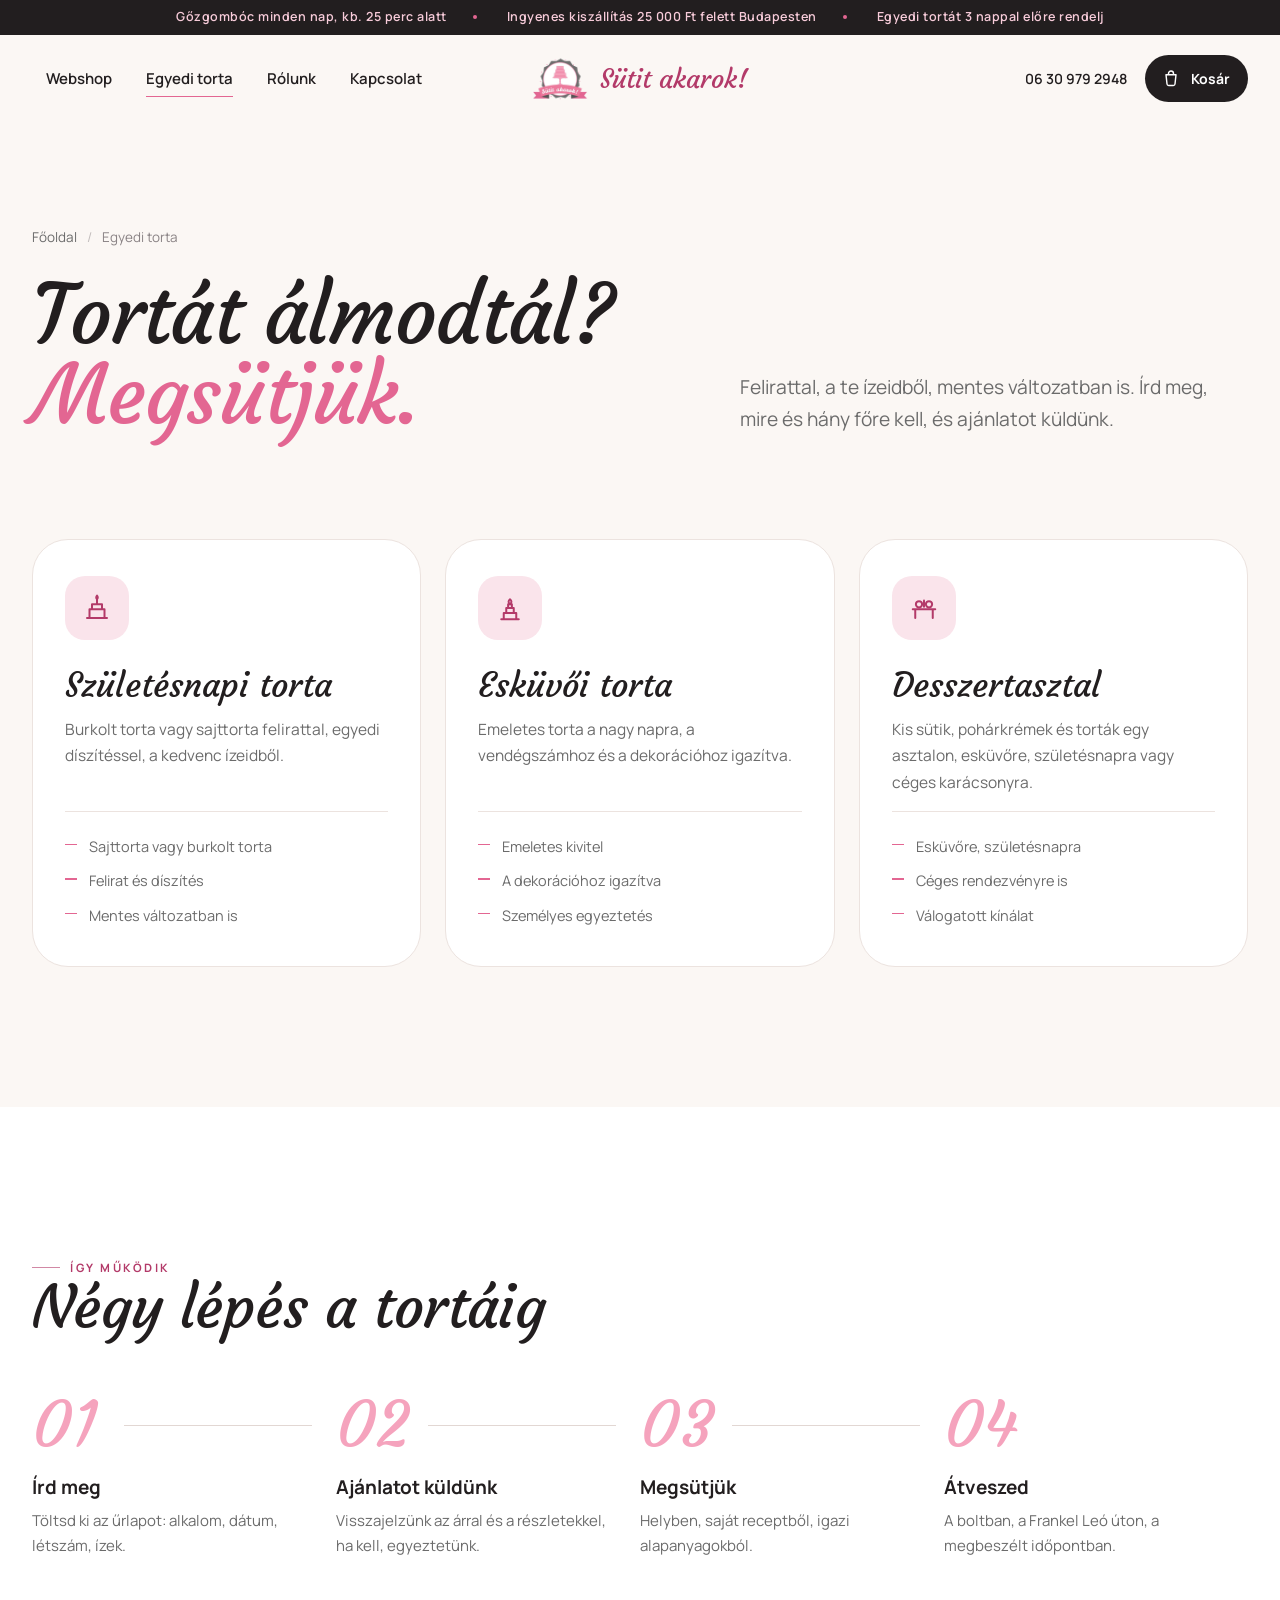
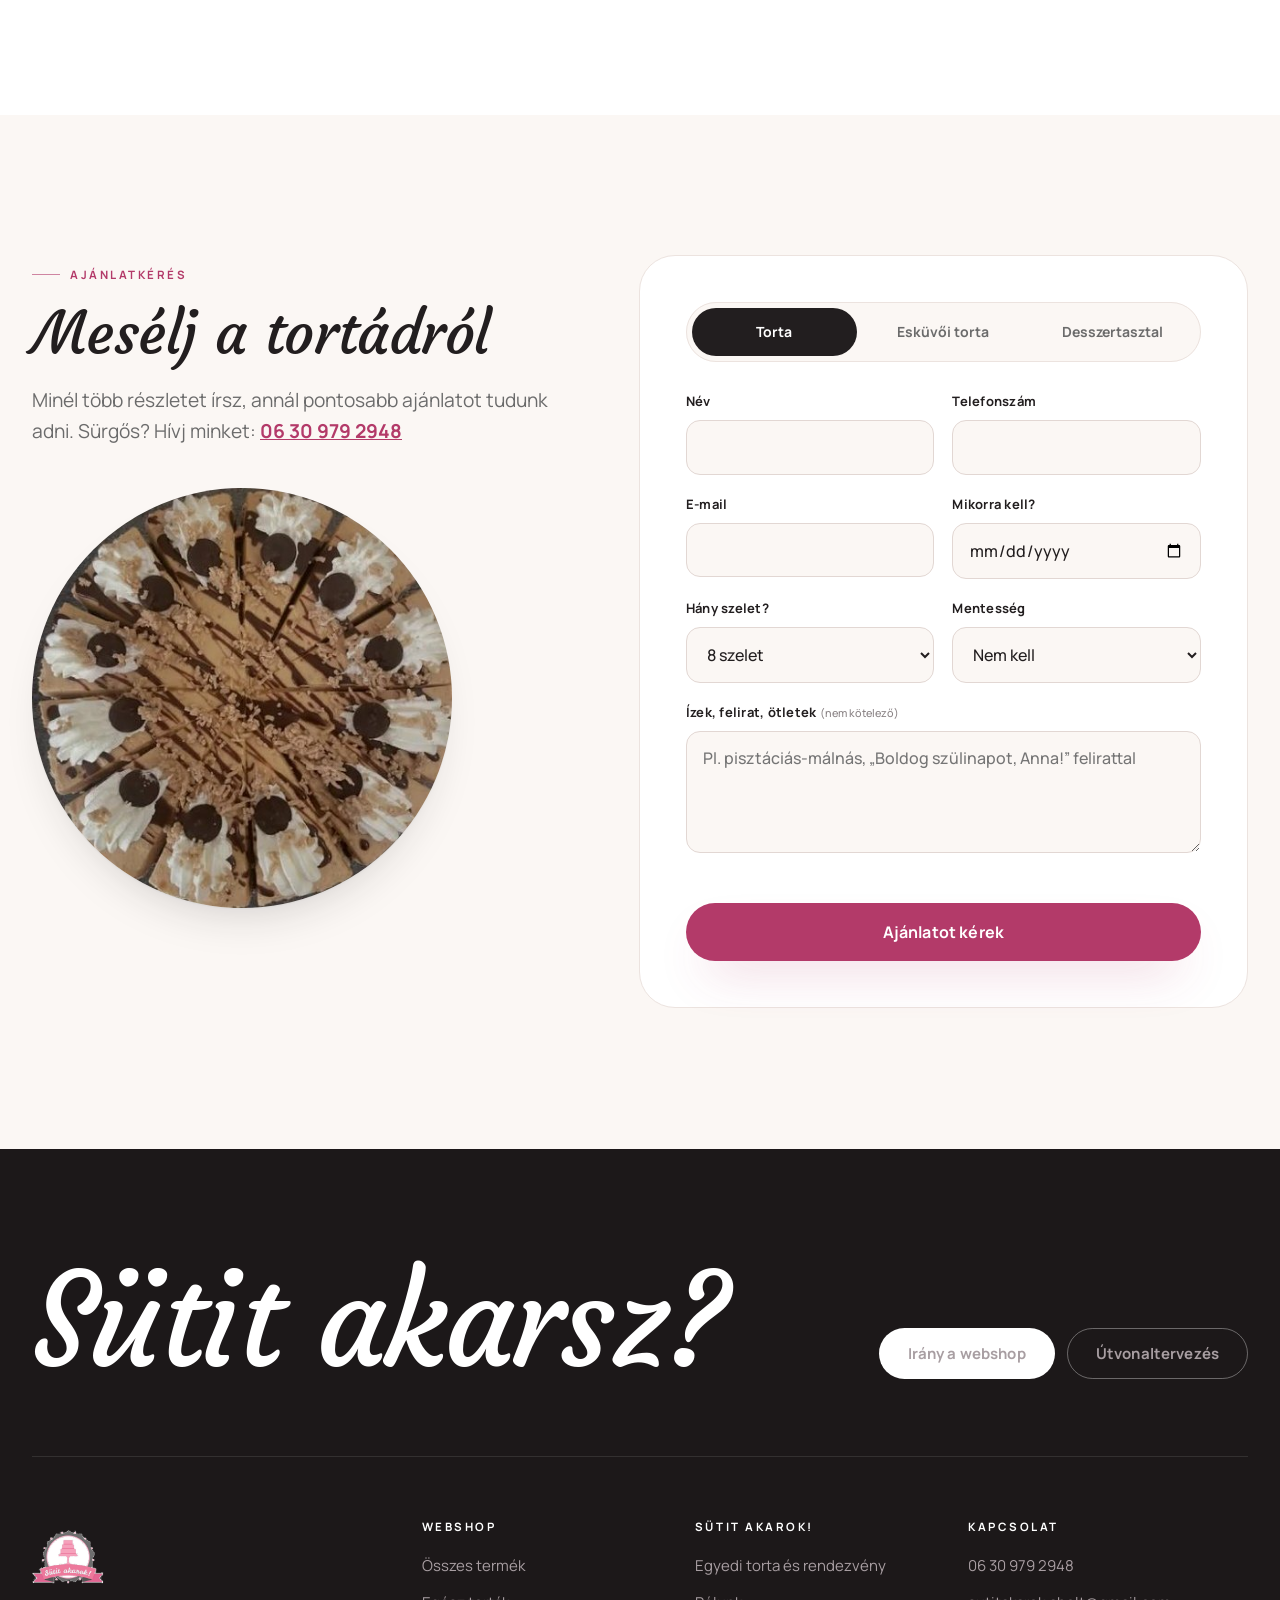
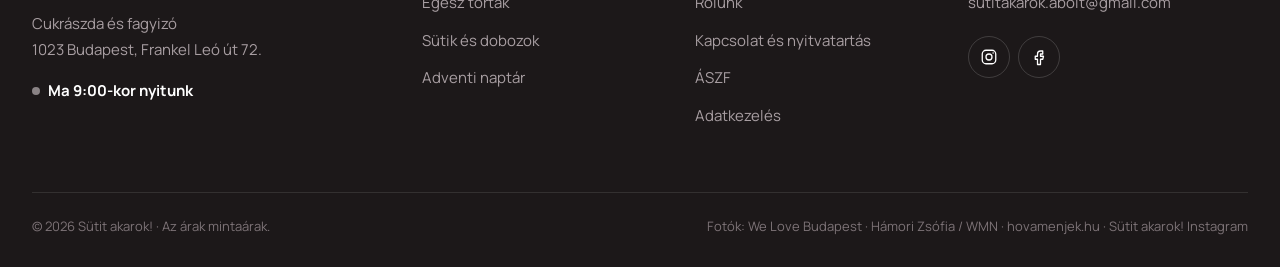
==== egyedi-torta.html @ 8eb3e61a "Többoldalas prémium webshop: külön oldalak, mini-kosár, új dizájn - Új oldalak: webshop (szűrő, kere" ====
<!doctype html>
<html lang="hu">
<head>
  <meta charset="utf-8">
  <meta name="viewport" content="width=device-width, initial-scale=1">
  <title>Egyedi torta és desszertasztal – Sütit akarok!</title>
  <meta name="description" content="Születésnapi torta felirattal, esküvői torta és desszertasztal rendezvényekre, mentes változatban is. Kérj ajánlatot a Sütit akarok! cukrászdától.">
  <meta name="theme-color" content="#fbf7f4">
  <link rel="icon" href="img/logo-240.png">
  <link rel="preconnect" href="https://fonts.googleapis.com">
  <link rel="preconnect" href="https://fonts.gstatic.com" crossorigin>
  <link href="https://fonts.googleapis.com/css2?family=Courgette&family=Manrope:wght@400;500;600;700;800&display=swap" rel="stylesheet">
  <link rel="stylesheet" href="styles.css">
  <script>document.documentElement.classList.add('js')</script>
</head>
<body data-page="egyedi">
  <a class="skip" href="#tartalom">Ugrás a tartalomra</a>
  <div id="site-header"></div>

  <main id="tartalom">
    <section class="phero">
      <div class="wrap">
        <nav class="crumbs" aria-label="Morzsamenü"><a href="index.html">Főoldal</a><span aria-hidden="true">/</span><span>Egyedi torta</span></nav>
        <div class="phero__in">
          <h1 class="d2">Tortát álmodtál?<br><span class="rose">Megsütjük.</span></h1>
          <p class="lead">Felirattal, a te ízeidből, mentes változatban is. Írd meg, mire és hány főre kell, és ajánlatot küldünk.</p>
        </div>
      </div>
    </section>

    <section class="sec sec--tight" aria-label="Amit vállalunk">
      <div class="wrap offers">
        <article class="offer reveal">
          <div class="offer__ico"><svg viewBox="0 0 24 24" aria-hidden="true"><path d="M4 20h16M6 20v-7h12v7M8 13V9h8v4M12 9V5"/><path d="M12 5c-.8-1-.8-2 0-3 .8 1 .8 2 0 3z"/></svg></div>
          <h3>Születésnapi torta</h3>
          <p>Burkolt torta vagy sajttorta felirattal, egyedi díszítéssel, a kedvenc ízeidből.</p>
          <ul><li>Sajttorta vagy burkolt torta</li><li>Felirat és díszítés</li><li>Mentes változatban is</li></ul>
        </article>
        <article class="offer reveal d-1">
          <div class="offer__ico"><svg viewBox="0 0 24 24" aria-hidden="true"><path d="M5 21h14M7 21v-5h10v5M9 16v-4h6v4M10.5 12V9h3v3"/><path d="M12 9c-1.5-1.2-1.5-3 0-4 1.5 1 1.5 2.8 0 4z"/></svg></div>
          <h3>Esküvői torta</h3>
          <p>Emeletes torta a nagy napra, a vendégszámhoz és a dekorációhoz igazítva.</p>
          <ul><li>Emeletes kivitel</li><li>A dekorációhoz igazítva</li><li>Személyes egyeztetés</li></ul>
        </article>
        <article class="offer reveal d-2">
          <div class="offer__ico"><svg viewBox="0 0 24 24" aria-hidden="true"><path d="M3 13h18M5 13v7M19 13v7"/><circle cx="8" cy="9" r="2.5"/><circle cx="16" cy="9" r="2.5"/><path d="M12 11V6"/></svg></div>
          <h3>Desszertasztal</h3>
          <p>Kis sütik, pohárkrémek és torták egy asztalon, esküvőre, születésnapra vagy céges karácsonyra.</p>
          <ul><li>Esküvőre, születésnapra</li><li>Céges rendezvényre is</li><li>Válogatott kínálat</li></ul>
        </article>
      </div>
    </section>

    <section class="sec sec--white" aria-labelledby="how-title">
      <div class="wrap">
        <div class="sec__head reveal"><div><p class="label">Így működik</p><h2 class="h2" id="how-title">Négy lépés a tortáig</h2></div></div>
        <ol class="steps4" style="list-style:none;padding:0;margin:0">
          <li class="step reveal"><h3>Írd meg</h3><p>Töltsd ki az űrlapot: alkalom, dátum, létszám, ízek.</p></li>
          <li class="step reveal d-1"><h3>Ajánlatot küldünk</h3><p>Visszajelzünk az árral és a részletekkel, ha kell, egyeztetünk.</p></li>
          <li class="step reveal d-2"><h3>Megsütjük</h3><p>Helyben, saját receptből, igazi alapanyagokból.</p></li>
          <li class="step reveal d-3"><h3>Átveszed</h3><p>A boltban, a Frankel Leó úton, a megbeszélt időpontban.</p></li>
        </ol>
      </div>
    </section>

    <section class="sec" id="ajanlat" aria-labelledby="form-title">
      <div class="wrap custom">
        <div class="custom__aside reveal">
          <p class="label">Ajánlatkérés</p>
          <h2 class="h2" id="form-title">Mesélj a tortádról</h2>
          <p class="lead">Minél több részletet írsz, annál pontosabb ajánlatot tudunk adni. Sürgős? Hívj minket: <a href="tel:+36309792948" style="color:var(--rose-700);font-weight:700">06 30 979 2948</a></p>
          <div class="round-img"><img src="img/termek/tejszines-csokitorta.jpg" alt="Tejszínrózsás csokoládétorta felülről" loading="lazy" width="460" height="460"></div>
        </div>
        <form class="panel reveal d-1" id="custom-form" novalidate>
          <fieldset class="seg">
            <legend class="sr">Mit szeretnél?</legend>
            <label><input type="radio" name="tipus" value="Torta" checked><span>Torta</span></label>
            <label><input type="radio" name="tipus" value="Esküvői torta"><span>Esküvői torta</span></label>
            <label><input type="radio" name="tipus" value="Desszertasztal"><span>Desszertasztal</span></label>
          </fieldset>
          <div class="grid2">
            <label class="field"><span>Név</span><input name="nev" autocomplete="name" required></label>
            <label class="field"><span>Telefonszám</span><input name="telefon" type="tel" autocomplete="tel" required></label>
            <label class="field"><span>E-mail</span><input name="email" type="email" autocomplete="email"></label>
            <label class="field"><span>Mikorra kell?</span><input name="datum" type="date" id="c-date" required></label>
            <label class="field"><span id="c-qty-label">Hány szelet?</span><select name="mennyiseg" id="c-qty"></select></label>
            <label class="field"><span>Mentesség</span>
              <select name="mentes"><option>Nem kell</option><option>Gluténmentes</option><option>Laktózmentes</option><option>Vegán</option><option>Cukormentes</option></select>
            </label>
          </div>
          <label class="field"><span>Ízek, felirat, ötletek <small>(nem kötelező)</small></span><textarea name="uzenet" rows="4" placeholder="Pl. pisztáciás-málnás, „Boldog szülinapot, Anna!” felirattal"></textarea></label>
          <p class="form__err" id="c-err" role="alert"></p>
          <button class="btn btn--primary btn--lg btn--block" type="submit">Ajánlatot kérek</button>
          <!-- TODO: átfutási idő (most 3 nap) egyeztetése -->
        </form>
      </div>
    </section>
  </main>

  <div id="site-footer"></div>
  <script src="js/data.js"></script>
  <script src="js/core.js"></script>
  <script src="js/pages.js"></script>
</body>
</html>
---- styles.css ----
/* =====================================================================
   Sütit akarok! – v5 prémium, többoldalas webshop
   Színek a logóból: #F5A3BD · #EE7EA0 · #E36692 · grafit #6B6B6B
   Betűk: Courgette (a logó felirata) + Manrope
   ===================================================================== */
:root {
  --porcelain: #fbf7f4;
  --white: #fff;
  --ink: #221e1f;
  --night: #1c1819;
  --graphite: #6b6b6b;
  --mute: #8a8385;
  --line: #ece3df;
  --line-2: #e2d7d3;
  --rose-50: #fdf3f6;
  --rose-100: #fae4eb;
  --rose-200: #f7cbd9;
  --rose-300: #f5a3bd;
  --rose-400: #ee7ea0;
  --rose-500: #e36692;
  --rose-700: #b33a69;
  --rose-800: #96305a;

  --f-script: "Courgette", "Brush Script MT", cursive;
  --f-ui: "Manrope", system-ui, -apple-system, "Segoe UI", sans-serif;

  --wrap: 1320px;
  --r-sm: 14px;
  --r: 24px;
  --r-lg: 36px;
  --ease: cubic-bezier(.2, .7, .1, 1);
  --shadow: 0 1px 2px rgb(34 30 31 / .04), 0 24px 48px -24px rgb(34 30 31 / .22);
  --shadow-rose: 0 24px 50px -22px rgb(179 58 105 / .45);
}

@view-transition { navigation: auto; }
::view-transition-old(root), ::view-transition-new(root) { animation-duration: .28s; }

*, *::before, *::after { box-sizing: border-box; }
html { scroll-behavior: smooth; scroll-padding-top: 110px; -webkit-text-size-adjust: 100%; }
body { margin: 0; background: var(--porcelain); color: var(--graphite); font: 400 17px/1.7 var(--f-ui); -webkit-font-smoothing: antialiased; text-rendering: optimizeLegibility; }
body.drawer-open { overflow: hidden; }
img { display: block; max-width: 100%; height: auto; }
a { color: inherit; }
h1, h2, h3, h4 { margin: 0; color: var(--ink); font-weight: 400; }
p { margin: 0 0 1em; }
button, input, select, textarea { font: inherit; }
::selection { background: var(--rose-200); color: var(--ink); }
:focus-visible { outline: 2px solid var(--rose-500); outline-offset: 3px; border-radius: 8px; }
.sr { position: absolute; width: 1px; height: 1px; overflow: hidden; clip: rect(0 0 0 0); white-space: nowrap; }
.skip { position: absolute; left: -999px; top: 8px; z-index: 99; background: var(--ink); color: #fff; padding: 10px 16px; border-radius: 999px; text-decoration: none; }
.skip:focus { left: 12px; }
.wrap { width: min(100% - 64px, var(--wrap)); margin-inline: auto; }
.wrap--narrow { max-width: 860px; }

/* ---------- Tipográfia ---------- */
.label { display: inline-flex; align-items: center; gap: 10px; font: 700 11.5px/1 var(--f-ui); letter-spacing: .22em; text-transform: uppercase; color: var(--rose-700); margin-bottom: 22px; }
.label::before { content: ""; width: 28px; height: 1px; background: currentColor; opacity: .6; }
.label--plain::before { display: none; }
.label--light { color: var(--rose-300); }
.script { font-family: var(--f-script); }
.d1 { font: 400 clamp(64px, 11.5vw, 176px)/.88 var(--f-script); letter-spacing: -.02em; color: var(--ink); }
.d2 { font: 400 clamp(44px, 6.4vw, 96px)/.98 var(--f-script); letter-spacing: -.015em; }
.h2 { font: 400 clamp(38px, 4.6vw, 68px)/1.02 var(--f-script); letter-spacing: -.01em; margin-bottom: 22px; }
.h3 { font: 700 22px/1.3 var(--f-ui); letter-spacing: -.01em; }
.rose { color: var(--rose-500); }
.lead { font-size: clamp(18px, 1.5vw, 21px); line-height: 1.65; color: var(--graphite); max-width: 560px; }
.muted { color: var(--mute); }
.small { font-size: 14px; }

/* ---------- Gombok ---------- */
.btn {
  position: relative; display: inline-flex; align-items: center; justify-content: center; gap: 10px;
  font: 700 15px/1 var(--f-ui); letter-spacing: .01em; text-decoration: none; white-space: nowrap;
  padding: 17px 28px; border-radius: 999px; border: 1px solid transparent; cursor: pointer; overflow: hidden;
  transition: background-color .3s var(--ease), color .3s var(--ease), border-color .3s var(--ease), transform .3s var(--ease), box-shadow .3s var(--ease);
}
.btn svg { width: 18px; height: 18px; fill: none; stroke: currentColor; stroke-width: 2; stroke-linecap: round; stroke-linejoin: round; transition: transform .3s var(--ease); }
.btn:hover svg { transform: translateX(3px); }
.btn:active { transform: translateY(1px); }
.btn--sm { padding: 12px 18px; font-size: 14px; }
.btn--lg { padding: 20px 34px; font-size: 16px; }
.btn--block { width: 100%; }
.btn--primary { background: var(--rose-700); color: var(--white); box-shadow: var(--shadow-rose); }
.btn--primary:hover { background: var(--rose-800); }
.btn--ink { background: var(--ink); color: var(--white); }
.btn--ink:hover { background: var(--rose-700); }
.btn--ghost { border-color: var(--line-2); color: var(--ink); background: transparent; }
.btn--ghost:hover { border-color: var(--ink); }
.btn--light { background: var(--white); color: var(--ink); }
.btn--light:hover { background: var(--rose-100); }
.btn--outline-light { border-color: rgb(255 255 255 / .35); color: var(--white); }
.btn--outline-light:hover { border-color: var(--white); }
.btn--text { background: none; color: var(--ink); padding: 14px; text-decoration: underline; text-underline-offset: 4px; text-decoration-color: var(--line-2); }
.btn--text:hover { text-decoration-color: var(--ink); }
.btn[disabled] { opacity: .6; cursor: wait; }
.link-arrow { display: inline-flex; align-items: center; gap: 10px; font-weight: 700; color: var(--ink); text-decoration: none; border-bottom: 1px solid var(--line-2); padding-bottom: 6px; transition: border-color .3s, gap .3s var(--ease); }
.link-arrow:hover { border-color: var(--ink); gap: 14px; }
.link-arrow svg { width: 18px; height: 18px; fill: none; stroke: currentColor; stroke-width: 2; stroke-linecap: round; stroke-linejoin: round; }
.iconbtn { width: 44px; height: 44px; border-radius: 50%; border: 1px solid var(--line); background: var(--white); display: grid; place-items: center; cursor: pointer; color: var(--ink); transition: background-color .2s, border-color .2s; }
.iconbtn:hover { border-color: var(--ink); }
.iconbtn svg { width: 18px; height: 18px; fill: none; stroke: currentColor; stroke-width: 2; stroke-linecap: round; }

/* ---------- Közlemény-sáv ---------- */
.announce { background: var(--ink); color: var(--rose-200); font: 600 12.5px/1 var(--f-ui); letter-spacing: .04em; overflow: hidden; }
.announce__track { display: flex; justify-content: center; gap: 56px; padding: 11px 24px; white-space: nowrap; }
.announce__track span { display: inline-flex; align-items: center; gap: 56px; }
.announce__track span + span::before { content: ""; width: 4px; height: 4px; border-radius: 50%; background: var(--rose-500); margin-left: -30px; margin-right: -26px; }

/* ---------- Fejléc ---------- */
.hdr { position: sticky; top: 0; z-index: 50; background: rgb(251 247 244 / .82); backdrop-filter: saturate(1.6) blur(18px); -webkit-backdrop-filter: saturate(1.6) blur(18px); border-bottom: 1px solid transparent; transition: transform .45s var(--ease), border-color .3s, background-color .3s; }
.hdr.is-scrolled { border-color: var(--line); background: rgb(251 247 244 / .92); }
.hdr.is-hidden { transform: translateY(-100%); }
.hdr__in { width: min(100% - 64px, 1440px); margin-inline: auto; height: 88px; display: grid; grid-template-columns: 1fr auto 1fr; align-items: center; gap: 24px; }
.hdr__nav { display: flex; gap: 6px; }
.hdr__nav a { position: relative; padding: 10px 14px; color: var(--ink); text-decoration: none; font-weight: 600; font-size: 15px; }
.hdr__nav a::after { content: ""; position: absolute; left: 14px; right: 14px; bottom: 4px; height: 1.5px; background: var(--rose-500); transform: scaleX(0); transform-origin: left; transition: transform .35s var(--ease); }
.hdr__nav a:hover::after, .hdr__nav a[aria-current="page"]::after { transform: scaleX(1); }
.hdr__brand { display: flex; align-items: center; gap: 12px; text-decoration: none; justify-self: center; }
.hdr__brand img { width: 56px; height: 56px; transition: transform .6s var(--ease); }
.hdr__brand:hover img { transform: rotate(-8deg); }
.hdr__brand span { font: 400 26px/1 var(--f-script); color: var(--rose-700); }
.hdr__tools { display: flex; align-items: center; justify-content: flex-end; gap: 18px; }
.hdr__link { font-weight: 600; font-size: 14px; color: var(--ink); text-decoration: none; }
.hdr__link:hover { color: var(--rose-700); }
.cartbtn { display: inline-flex; align-items: center; gap: 10px; padding: 12px 18px 12px 16px; border-radius: 999px; background: var(--ink); color: var(--white); text-decoration: none; font-weight: 700; font-size: 14px; transition: background-color .3s; }
.cartbtn:hover { background: var(--rose-700); }
.cartbtn svg { width: 20px; height: 20px; fill: none; stroke: currentColor; stroke-width: 1.7; stroke-linejoin: round; }
.cartbtn__count { min-width: 22px; height: 22px; padding: 0 6px; border-radius: 999px; background: var(--rose-300); color: var(--ink); font-size: 12px; font-weight: 800; display: inline-grid; place-items: center; }
.cartbtn__count[hidden] { display: none; }
.cartbtn.bump .cartbtn__count { animation: bump .5s var(--ease); }
@keyframes bump { 40% { transform: scale(1.45); } }
.hdr__burger { display: none; width: 46px; height: 46px; border-radius: 50%; border: 1px solid var(--line-2); background: transparent; cursor: pointer; padding: 0 13px; }
.hdr__burger span { display: block; height: 1.5px; background: var(--ink); margin: 6px 0; transition: transform .3s var(--ease); }
.hdr.is-open .hdr__burger span:nth-child(1) { transform: translateY(3.75px) rotate(45deg); }
.hdr.is-open .hdr__burger span:nth-child(2) { transform: translateY(-3.75px) rotate(-45deg); }

/* ---------- Szekciók ---------- */
.sec { position: relative; padding: clamp(88px, 11vw, 160px) 0; }
.sec--white { background: var(--white); }
.sec--rose { background: var(--rose-50); }
.sec--night { background: var(--night); color: #cfc6c9; }
.sec--night h1, .sec--night h2, .sec--night h3 { color: var(--white); }
.sec--tight { padding-top: 40px; }
.sec__head { display: flex; justify-content: space-between; align-items: end; gap: 40px; margin-bottom: 56px; }
.sec__head .h2 { margin: 0; }
.sec__head p { max-width: 420px; margin: 0; }
.center { text-align: center; }

/* ---------- Oldalfejléc (aloldalak) ---------- */
.phero { padding: clamp(56px, 8vw, 110px) 0 clamp(40px, 5vw, 72px); }
.phero__in { display: grid; grid-template-columns: 1.3fr 1fr; gap: 48px; align-items: end; }
.phero .d2 { margin: 0; }
.phero p { margin: 0; }
.crumbs { display: flex; flex-wrap: wrap; gap: 10px; align-items: center; font-size: 13.5px; color: var(--mute); margin-bottom: 26px; }
.crumbs a { color: var(--graphite); text-decoration: none; }
.crumbs a:hover { color: var(--rose-700); }
.crumbs span[aria-hidden] { opacity: .5; }

/* ---------- Termékkártya ---------- */
.card { position: relative; display: flex; flex-direction: column; }
.card__media { position: relative; display: block; text-decoration: none; aspect-ratio: 4 / 5; border-radius: var(--r); overflow: hidden; background: var(--rose-100); isolation: isolate; }
.card__media img { width: 100%; height: 100%; object-fit: cover; transition: transform 1.1s var(--ease); }
.card:hover .card__media img { transform: scale(1.06); }
.card__media::after { content: ""; position: absolute; inset: 0; background: linear-gradient(180deg, transparent 60%, rgb(34 30 31 / .18)); opacity: 0; transition: opacity .5s var(--ease); }
.card:hover .card__media::after { opacity: 1; }
.badge { position: absolute; top: 16px; left: 16px; z-index: 1; padding: 7px 12px; border-radius: 999px; background: rgb(255 255 255 / .92); backdrop-filter: blur(6px); color: var(--ink); font: 700 11px/1 var(--f-ui); letter-spacing: .12em; text-transform: uppercase; }
.card__top { position: relative; }
.card__quick { position: absolute; right: 14px; bottom: 14px; z-index: 2; width: 48px; height: 48px; border-radius: 50%; border: 0; background: var(--white); color: var(--ink); cursor: pointer; display: grid; place-items: center; box-shadow: var(--shadow);
  transform: translateY(8px); opacity: 0; transition: transform .4s var(--ease), opacity .4s var(--ease), background-color .25s, color .25s; }
.card__quick svg { width: 20px; height: 20px; fill: none; stroke: currentColor; stroke-width: 2; stroke-linecap: round; }
.card__quick:hover { background: var(--rose-700); color: var(--white); }
.card:hover .card__quick, .card__quick:focus-visible { opacity: 1; transform: none; }
.card__body { padding: 20px 4px 0; }
.card h3 { font: 700 18px/1.3 var(--f-ui); letter-spacing: -.01em; }
.card h3 a { text-decoration: none; }
.card h3 a:hover { color: var(--rose-700); }
.card__body p { font-size: 14.5px; color: var(--mute); margin: 4px 0 12px; display: -webkit-box; -webkit-line-clamp: 1; -webkit-box-orient: vertical; overflow: hidden; }
.card__meta { display: flex; justify-content: space-between; align-items: baseline; gap: 10px; }
.card__price { font-weight: 800; color: var(--ink); font-variant-numeric: tabular-nums; }
.card__lead { font-size: 12.5px; color: var(--mute); }
.ph { width: 100%; height: 100%; display: grid; place-content: center; justify-items: center; gap: 14px; text-align: center;
  background: radial-gradient(120% 90% at 20% 10%, var(--rose-200), transparent 60%), radial-gradient(90% 80% at 90% 100%, var(--rose-300), transparent 60%), var(--rose-100); }
.ph img { width: 72px; height: 72px; opacity: .9; }
.ph span { font: 400 clamp(30px, 3vw, 42px)/1 var(--f-script); color: var(--rose-800); padding: 0 16px; }
.ph--sm { width: 72px; height: 72px; border-radius: 14px; gap: 0; }
.ph--sm img { width: 40px; height: 40px; }
.ph--sm span { display: none; }

/* termékrácsok */
.grid { display: grid; grid-template-columns: repeat(4, 1fr); gap: 56px 28px; }
.rail { display: grid; grid-auto-flow: column; grid-auto-columns: calc((100% - 3 * 28px) / 4); gap: 28px; overflow-x: auto; scroll-snap-type: x mandatory; scrollbar-width: none; padding-bottom: 8px; }
.rail::-webkit-scrollbar { display: none; }
.rail > * { scroll-snap-align: start; }
.rail-ctrl { display: flex; gap: 10px; }

/* ---------- FŐOLDAL ---------- */
.hhero { position: relative; overflow: hidden; padding: clamp(40px, 5vw, 72px) 0 clamp(64px, 8vw, 120px); }
.hhero__in { display: grid; grid-template-columns: 1.15fr 1fr; gap: 48px; align-items: center; }
.hhero .label { margin-bottom: 28px; }
.hhero__title { position: relative; z-index: 2; margin: 0 0 36px; }
.hhero__title span { display: block; }
.hhero__title span:last-child { color: var(--rose-500); padding-left: .55em; }
.hhero__lead { max-width: 480px; }
.hhero__cta { display: flex; flex-wrap: wrap; gap: 12px; margin-top: 34px; }
.hhero__stats { display: flex; gap: 40px; margin-top: 56px; padding-top: 28px; border-top: 1px solid var(--line); }
.hhero__stats div { display: flex; flex-direction: column; }
.hhero__stats b { font: 800 26px/1 var(--f-ui); color: var(--ink); letter-spacing: -.02em; }
.hhero__stats span { font-size: 13.5px; color: var(--mute); margin-top: 8px; }
.hhero__media { position: relative; justify-self: end; width: min(100%, 520px); }
.hhero__arch { position: relative; aspect-ratio: 4 / 5; border-radius: 999px 999px var(--r-lg) var(--r-lg); overflow: hidden; box-shadow: var(--shadow); }
.hhero__arch img { width: 100%; height: 100%; object-fit: cover; animation: slowzoom 18s var(--ease) both; }
@keyframes slowzoom { from { transform: scale(1.12); } to { transform: scale(1); } }
.hhero__small { position: absolute; left: -84px; bottom: -36px; width: 46%; aspect-ratio: 1; border-radius: 50%; overflow: hidden; border: 8px solid var(--porcelain); box-shadow: var(--shadow); }
.hhero__small img { width: 100%; height: 100%; object-fit: cover; }
.seal { position: absolute; right: -36px; top: 40px; width: 150px; height: 150px; border-radius: 50%; background: var(--porcelain); box-shadow: var(--shadow); }
.seal svg { width: 100%; height: 100%; animation: spin 26s linear infinite; }
.seal text { font: 700 10px var(--f-ui); letter-spacing: .2em; text-transform: uppercase; fill: var(--ink); }
.seal img { position: absolute; inset: 0; margin: auto; width: 64px; height: 64px; }
@keyframes spin { to { transform: rotate(360deg); } }
.hhero__open { position: absolute; right: 24px; bottom: 24px; display: inline-flex; align-items: center; gap: 10px; padding: 10px 16px; border-radius: 999px; background: rgb(255 255 255 / .9); backdrop-filter: blur(10px); font-size: 13.5px; font-weight: 700; color: var(--ink); }
.dot-live { width: 8px; height: 8px; border-radius: 50%; background: var(--mute); }
.is-open .dot-live, .dot-live.is-open { background: #2f9e5b; box-shadow: 0 0 0 4px rgb(47 158 91 / .18); }

.marquee { background: var(--ink); color: var(--white); overflow: hidden; padding: 26px 0; }
.marquee__track { display: flex; width: max-content; animation: marquee 38s linear infinite; }
.marquee__track span { font: 400 clamp(30px, 3.4vw, 46px)/1 var(--f-script); padding: 0 34px; white-space: nowrap; display: inline-flex; align-items: center; gap: 68px; }
.marquee__track span::after { content: ""; width: 10px; height: 10px; border-radius: 50%; background: var(--rose-400); }
.marquee__track span:nth-child(even) { color: var(--rose-300); }
@keyframes marquee { to { transform: translateX(-50%); } }

.tiles { display: grid; grid-template-columns: 1.2fr 1fr 1fr; gap: 24px; }
.tile { position: relative; display: block; border-radius: var(--r-lg); overflow: hidden; min-height: 520px; text-decoration: none; color: var(--white); isolation: isolate; }
.tile img { position: absolute; inset: 0; width: 100%; height: 100%; object-fit: cover; z-index: -2; transition: transform 1.2s var(--ease); }
.tile::before { content: ""; position: absolute; inset: 0; z-index: -1; background: linear-gradient(180deg, rgb(28 24 25 / 0) 40%, rgb(28 24 25 / .72)); }
.tile:hover img { transform: scale(1.06); }
.tile__in { position: absolute; left: 32px; right: 32px; bottom: 30px; display: flex; justify-content: space-between; align-items: end; gap: 16px; }
.tile__in small { display: block; font: 700 11.5px/1 var(--f-ui); letter-spacing: .2em; text-transform: uppercase; color: var(--rose-200); margin-bottom: 12px; }
.tile__in strong { font: 400 clamp(34px, 3.2vw, 48px)/1 var(--f-script); font-weight: 400; }
.tile__go { flex-shrink: 0; width: 54px; height: 54px; border-radius: 50%; background: var(--white); color: var(--ink); display: grid; place-items: center; transition: transform .4s var(--ease), background-color .3s; }
.tile__go svg { width: 20px; height: 20px; fill: none; stroke: currentColor; stroke-width: 2; stroke-linecap: round; stroke-linejoin: round; }
.tile:hover .tile__go { transform: rotate(-45deg); background: var(--rose-300); }

.story { display: grid; grid-template-columns: 1fr 1fr; gap: clamp(48px, 7vw, 120px); align-items: center; }
.story__media { position: relative; }
.story__media img { width: 100%; aspect-ratio: 4 / 4.6; object-fit: cover; border-radius: var(--r-lg); }
.story__tag { position: absolute; left: -28px; bottom: 48px; background: var(--rose-300); color: var(--ink); padding: 18px 22px; border-radius: 20px; font: 400 22px/1.15 var(--f-script); transform: rotate(-4deg); box-shadow: var(--shadow); }
.story p { color: #bdb3b6; font-size: 18px; }
.story .lead { color: #d8cfd2; }
.sec--night .link-arrow { color: var(--white); border-color: rgb(255 255 255 / .25); }
.sec--night .link-arrow:hover { border-color: var(--white); }

.advent { display: grid; grid-template-columns: 1fr 1fr; gap: clamp(48px, 7vw, 110px); align-items: center; }
.cal { position: relative; width: min(100%, 460px); justify-self: center; background: var(--white); border-radius: var(--r-lg); padding: 28px; box-shadow: var(--shadow); transform: rotate(-2deg); }
.cal__top { display: flex; align-items: center; justify-content: space-between; margin-bottom: 20px; }
.cal__top span { font: 400 26px/1 var(--f-script); color: var(--rose-700); }
.cal__top small { font: 700 11px/1 var(--f-ui); letter-spacing: .2em; text-transform: uppercase; color: var(--mute); }
.cal__grid { display: grid; grid-template-columns: repeat(6, 1fr); gap: 8px; }
.cal__grid span { aspect-ratio: 1; display: grid; place-items: center; border-radius: 12px; font: 400 20px/1 var(--f-script); color: var(--rose-800); background: var(--rose-50); border: 1px solid var(--rose-100); transition: transform .3s var(--ease); }
.cal__grid span:hover { transform: translateY(-3px) rotate(-3deg); }
.cal__grid span:nth-child(4n+2) { background: var(--rose-300); border-color: var(--rose-300); color: var(--white); }
.cal__grid span:nth-child(7n+3) { background: var(--ink); border-color: var(--ink); color: var(--rose-200); }
.cal__grid span.is-today { outline: 2px solid var(--rose-500); outline-offset: 2px; }
.price-tag { display: flex; align-items: baseline; gap: 14px; margin: 30px 0; }
.price-tag b { font: 800 clamp(30px, 3vw, 40px)/1 var(--f-ui); color: var(--ink); letter-spacing: -.02em; }

.press { display: grid; grid-template-columns: auto 1fr; gap: 40px; align-items: center; padding: 40px 0; border-block: 1px solid var(--line); }
.press p { margin: 0; font: 700 11.5px/1 var(--f-ui); letter-spacing: .22em; text-transform: uppercase; color: var(--mute); }
.press ul { display: flex; flex-wrap: wrap; justify-content: space-between; gap: 18px 40px; list-style: none; margin: 0; padding: 0; }
.press a { font: 400 clamp(24px, 2.4vw, 34px)/1 var(--f-script); color: var(--ink); text-decoration: none; opacity: .72; transition: opacity .3s, color .3s; }
.press a:hover { opacity: 1; color: var(--rose-700); }

.visit { display: grid; grid-template-columns: 1.2fr 1fr; border-radius: var(--r-lg); overflow: hidden; background: var(--white); box-shadow: var(--shadow); }
.visit__media img { width: 100%; height: 100%; object-fit: cover; min-height: 480px; }
.visit__body { padding: clamp(36px, 5vw, 72px); display: flex; flex-direction: column; justify-content: center; }

/* ---------- Nyitvatartás-tábla ---------- */
.hours { width: 100%; border-collapse: collapse; margin: 8px 0 28px; font-size: 15.5px; }
.hours td { padding: 12px 0; border-bottom: 1px solid var(--line); color: var(--graphite); }
.hours td:last-child { text-align: right; font-variant-numeric: tabular-nums; font-weight: 600; color: var(--ink); }
.hours tr.is-today td { color: var(--rose-700); font-weight: 800; }
.hours tr.is-today td span { font: 700 10.5px/1 var(--f-ui); letter-spacing: .14em; text-transform: uppercase; padding: 4px 8px; border-radius: 999px; background: var(--rose-100); margin-left: 8px; vertical-align: 2px; }

/* ---------- WEBSHOP ---------- */
.toolbar { position: sticky; top: 88px; z-index: 20; background: rgb(251 247 244 / .9); backdrop-filter: blur(14px); -webkit-backdrop-filter: blur(14px); border-block: 1px solid var(--line); margin-bottom: 48px; transition: top .45s var(--ease); }
.hdr.is-hidden ~ main .toolbar { top: 0; }
.toolbar__in { display: flex; align-items: center; justify-content: space-between; gap: 20px; padding: 16px 0; }
.chips { display: flex; flex-wrap: wrap; gap: 6px; }
@media (max-width: 720px) { .chips { flex-wrap: nowrap; overflow-x: auto; scrollbar-width: none; margin-inline: -18px; padding-inline: 18px; } }
.chips::-webkit-scrollbar { display: none; }
.chip { flex-shrink: 0; padding: 10px 18px; border-radius: 999px; border: 1px solid var(--line-2); background: transparent; color: var(--ink); font-weight: 600; font-size: 14px; cursor: pointer; transition: all .25s var(--ease); }
.chip span { color: var(--mute); font-size: 12px; margin-left: 4px; }
.chip:hover { border-color: var(--ink); }
.chip.is-on { background: var(--ink); color: var(--white); border-color: var(--ink); }
.chip.is-on span { color: var(--rose-300); }
.tools { display: flex; gap: 10px; align-items: center; }
.search { position: relative; }
.search svg { position: absolute; left: 14px; top: 50%; transform: translateY(-50%); width: 17px; height: 17px; fill: none; stroke: var(--mute); stroke-width: 2; stroke-linecap: round; }
.search input, .sel { height: 44px; border-radius: 999px; border: 1px solid var(--line-2); background: var(--white); color: var(--ink); font-size: 14px; font-weight: 600; }
.search input { width: 220px; padding: 0 16px 0 40px; }
.sel { padding: 0 38px 0 16px; appearance: none; background: var(--white) url("data:image/svg+xml,%3Csvg xmlns='http://www.w3.org/2000/svg' viewBox='0 0 24 24' fill='none' stroke='%23221e1f' stroke-width='2' stroke-linecap='round'%3E%3Cpath d='M7 10l5 5 5-5'/%3E%3C/svg%3E") right 12px center / 16px no-repeat; cursor: pointer; }
.search input:focus, .sel:focus { outline: none; border-color: var(--ink); }
.count { font-size: 14px; color: var(--mute); margin: -24px 0 32px; }
.noresult { grid-column: 1 / -1; text-align: center; padding: 64px 0; }
.noresult p.script { font-size: 36px; color: var(--ink); margin-bottom: 8px; }
.shop-banner { position: relative; margin-top: 96px; border-radius: var(--r-lg); overflow: hidden; min-height: 360px; display: grid; align-items: end; color: var(--white); isolation: isolate; }
.shop-banner img { position: absolute; inset: 0; width: 100%; height: 100%; object-fit: cover; z-index: -2; }
.shop-banner::before { content: ""; position: absolute; inset: 0; z-index: -1; background: linear-gradient(90deg, rgb(28 24 25 / .78), rgb(28 24 25 / .15)); }
.shop-banner__in { padding: clamp(32px, 5vw, 64px); max-width: 620px; }
.shop-banner h2 { color: var(--white); }
.shop-banner p { color: #e7dfe1; }

/* ---------- TERMÉKOLDAL ---------- */
.pdp { display: grid; grid-template-columns: 1.1fr 1fr; gap: clamp(40px, 6vw, 96px); align-items: start; padding: 24px 0 clamp(80px, 9vw, 140px); }
.pdp__media { position: sticky; top: 120px; }
.pdp__img { aspect-ratio: 4 / 4.6; border-radius: var(--r-lg); overflow: hidden; background: var(--rose-100); }
.pdp__img img { width: 100%; height: 100%; object-fit: cover; }
.pdp__img .ph span { font-size: clamp(48px, 5vw, 72px); }
.pdp__thumbs { display: flex; gap: 10px; margin-top: 12px; }
.pdp__thumbs span { flex: 1; height: 6px; border-radius: 999px; background: var(--line); }
.pdp__thumbs span:first-child { background: var(--ink); }
.pdp__info .label { margin-bottom: 18px; }
.pdp__info h1 { font: 400 clamp(46px, 5.2vw, 78px)/1 var(--f-script); letter-spacing: -.015em; margin-bottom: 22px; }
.pdp__price { display: flex; align-items: baseline; gap: 14px; margin-bottom: 26px; }
.pdp__price b { font: 800 30px/1 var(--f-ui); color: var(--ink); letter-spacing: -.02em; font-variant-numeric: tabular-nums; }
.pdp__price span { font-size: 14px; color: var(--mute); }
.pdp__desc { font-size: 18px; margin-bottom: 34px; }
.opt-title { display: flex; justify-content: space-between; font-size: 13px; font-weight: 700; letter-spacing: .12em; text-transform: uppercase; color: var(--ink); margin-bottom: 12px; }
.opt-title span { color: var(--mute); letter-spacing: 0; text-transform: none; font-weight: 600; }
.vpills { display: flex; flex-wrap: wrap; gap: 8px; margin-bottom: 28px; }
.vpill { position: relative; padding: 14px 18px; border-radius: 16px; border: 1px solid var(--line-2); background: var(--white); color: var(--ink); cursor: pointer; text-align: left; transition: border-color .2s, box-shadow .2s; min-width: 120px; }
.vpill b { display: block; font-size: 15px; }
.vpill small { display: block; font-size: 13px; color: var(--mute); margin-top: 2px; font-variant-numeric: tabular-nums; }
.vpill:hover { border-color: var(--ink); }
.vpill[aria-checked="true"] { border-color: var(--ink); box-shadow: inset 0 0 0 1px var(--ink); }
.buy { display: grid; grid-template-columns: auto 1fr; gap: 12px; margin-bottom: 18px; }
.qty { display: inline-flex; align-items: center; border: 1px solid var(--line-2); border-radius: 999px; background: var(--white); height: 58px; }
.qty button { width: 50px; height: 100%; border: 0; background: none; cursor: pointer; font-size: 20px; color: var(--ink); border-radius: 999px; }
.qty button:hover { color: var(--rose-700); }
.qty output, .qty input { min-width: 34px; width: 34px; text-align: center; font-weight: 800; border: 0; background: none; color: var(--ink); }
.qty--sm { height: 36px; }
.qty--sm button { width: 34px; font-size: 16px; }
.qty--sm output { min-width: 22px; width: 22px; font-size: 14px; }
.pdp__alt { display: block; text-align: center; font-size: 14.5px; color: var(--graphite); margin-bottom: 34px; }
.pdp__alt a { color: var(--rose-700); font-weight: 700; }
.facts { display: grid; grid-template-columns: repeat(3, 1fr); gap: 1px; background: var(--line); border: 1px solid var(--line); border-radius: var(--r); overflow: hidden; margin-bottom: 34px; }
.facts div { background: var(--white); padding: 18px; }
.facts svg { width: 22px; height: 22px; fill: none; stroke: var(--rose-700); stroke-width: 1.7; stroke-linecap: round; stroke-linejoin: round; margin-bottom: 10px; }
.facts b { display: block; font-size: 14px; color: var(--ink); }
.facts span { font-size: 13px; color: var(--mute); line-height: 1.45; display: block; margin-top: 2px; }
.acc { border-top: 1px solid var(--line); }
.acc details { border-bottom: 1px solid var(--line); }
.acc summary { list-style: none; cursor: pointer; display: flex; justify-content: space-between; align-items: center; padding: 20px 0; font-weight: 700; color: var(--ink); }
.acc summary::-webkit-details-marker { display: none; }
.acc summary::after { content: "+"; font-size: 22px; font-weight: 400; transition: transform .3s var(--ease); }
.acc details[open] summary::after { transform: rotate(45deg); }
.acc details p { margin: -4px 0 22px; font-size: 15.5px; }
.stickybuy { position: fixed; left: 12px; right: 12px; bottom: 12px; z-index: 30; display: none; align-items: center; justify-content: space-between; gap: 12px; padding: 10px 10px 10px 20px; background: var(--ink); color: var(--white); border-radius: 999px; box-shadow: 0 20px 40px -12px rgb(0 0 0 / .45); transform: translateY(140%); transition: transform .4s var(--ease); }
.stickybuy.is-on { transform: none; }
.stickybuy b { display: block; font-size: 14px; }
.stickybuy span { font-size: 12.5px; color: var(--rose-200); }
.notfound { text-align: center; padding: 120px 0; }

/* ---------- EGYEDI TORTA ---------- */
.offers { display: grid; grid-template-columns: repeat(3, 1fr); gap: 24px; }
.offer { background: var(--white); border-radius: var(--r-lg); padding: 36px 32px 32px; border: 1px solid var(--line); display: flex; flex-direction: column; transition: transform .5s var(--ease), box-shadow .5s var(--ease); }
.offer:hover { transform: translateY(-6px); box-shadow: var(--shadow); }
.offer__ico { width: 64px; height: 64px; border-radius: 20px; background: var(--rose-100); display: grid; place-items: center; margin-bottom: 28px; }
.offer__ico svg { width: 30px; height: 30px; fill: none; stroke: var(--rose-700); stroke-width: 1.6; stroke-linecap: round; stroke-linejoin: round; }
.offer h3 { font: 400 34px/1.05 var(--f-script); margin-bottom: 12px; }
.offer p { font-size: 15.5px; }
.offer ul { list-style: none; padding: 0; margin: auto 0 0; border-top: 1px solid var(--line); padding-top: 18px; font-size: 14.5px; }
.offer li { padding: 5px 0 5px 24px; position: relative; }
.offer li::before { content: ""; position: absolute; left: 0; top: 14px; width: 12px; height: 1.5px; background: var(--rose-500); }
.steps4 { display: grid; grid-template-columns: repeat(4, 1fr); gap: 0; counter-reset: s; }
.step { position: relative; padding: 0 28px 0 0; }
.step::before { counter-increment: s; content: counter(s, decimal-leading-zero); display: block; font: 400 64px/1 var(--f-script); color: var(--rose-300); margin-bottom: 18px; }
.step::after { content: ""; position: absolute; top: 32px; left: 92px; right: 24px; height: 1px; background: var(--line-2); }
.step:last-child::after { display: none; }
.step h3 { font: 700 19px/1.3 var(--f-ui); margin-bottom: 8px; }
.step p { font-size: 15px; }
.custom { display: grid; grid-template-columns: 1fr 1.15fr; gap: clamp(40px, 6vw, 96px); align-items: start; }
.custom__aside { position: sticky; top: 120px; }
.round-img { width: min(100%, 420px); aspect-ratio: 1; border-radius: 50%; overflow: hidden; box-shadow: var(--shadow); margin-top: 40px; }
.round-img img { width: 100%; height: 100%; object-fit: cover; }

/* ---------- Űrlap ---------- */
.panel { background: var(--white); border: 1px solid var(--line); border-radius: var(--r-lg); padding: clamp(26px, 3.6vw, 48px); }
.seg { border: 0; padding: 5px; margin: 0 0 28px; display: flex; gap: 4px; background: var(--porcelain); border: 1px solid var(--line); border-radius: 999px; }
.seg label { flex: 1; cursor: pointer; }
.seg input { position: absolute; opacity: 0; pointer-events: none; }
.seg span { display: block; text-align: center; padding: 12px 10px; border-radius: 999px; font-weight: 700; font-size: 14px; color: var(--graphite); transition: all .3s var(--ease); }
.seg input:checked + span { background: var(--ink); color: var(--white); }
.seg input:focus-visible + span { outline: 2px solid var(--rose-500); outline-offset: 2px; }
.grid2 { display: grid; grid-template-columns: 1fr 1fr; gap: 0 18px; }
.field { display: flex; flex-direction: column; gap: 8px; margin-bottom: 18px; font-size: 13px; font-weight: 700; letter-spacing: .02em; color: var(--ink); }
.field small { font-weight: 500; color: var(--mute); letter-spacing: 0; }
.field input, .field select, .field textarea {
  font: 500 16px/1.4 var(--f-ui); color: var(--ink); width: 100%;
  padding: 15px 16px; border: 1px solid var(--line-2); border-radius: var(--r-sm); background: var(--porcelain);
  transition: border-color .25s, box-shadow .25s, background-color .25s;
}
.field textarea { resize: vertical; }
.field input:focus, .field select:focus, .field textarea:focus { outline: none; border-color: var(--ink); background: var(--white); box-shadow: 0 0 0 4px rgb(245 163 189 / .28); }
.field .is-invalid { border-color: var(--rose-700); background: var(--rose-50); }
.form__err { color: var(--rose-700); font-weight: 700; font-size: 14px; min-height: 1.3em; margin: 4px 0 14px; }
.form__ok { margin: 18px 0 0; padding: 16px 18px; border-radius: var(--r-sm); background: var(--rose-50); color: var(--rose-800); font-weight: 700; }
.check { display: flex; gap: 12px; align-items: flex-start; font-size: 14px; margin: 8px 0 20px; cursor: pointer; }
.check input { width: 18px; height: 18px; margin-top: 3px; accent-color: var(--rose-700); flex-shrink: 0; }
.check a { color: var(--rose-700); }

/* ---------- RÓLUNK ---------- */
.wide-img { border-radius: var(--r-lg); overflow: hidden; }
.wide-img img { width: 100%; aspect-ratio: 16 / 8.2; object-fit: cover; }
.editorial { display: grid; grid-template-columns: 1fr 1.4fr; gap: clamp(40px, 7vw, 120px); }
.editorial__body p { font-size: 19px; line-height: 1.75; }
.editorial__body p:first-child::first-letter { font: 400 84px/.8 var(--f-script); float: left; color: var(--rose-500); margin: 10px 14px 0 0; }
.timeline { list-style: none; margin: 0; padding: 0; display: grid; grid-template-columns: repeat(5, 1fr); border-top: 1px solid rgb(255 255 255 / .14); }
.timeline li { padding: 28px 24px 0 0; position: relative; }
.timeline li::before { content: ""; position: absolute; top: -5px; left: 0; width: 9px; height: 9px; border-radius: 50%; background: var(--rose-400); }
.timeline b { display: block; font: 400 34px/1 var(--f-script); color: var(--rose-300); margin-bottom: 12px; }
.timeline span { font-size: 15px; color: #cfc6c9; }
.gallery { display: grid; grid-template-columns: 1.3fr 1fr; grid-template-rows: auto auto; gap: 24px; }
.gallery figure { margin: 0; border-radius: var(--r-lg); overflow: hidden; }
.gallery img { width: 100%; height: 100%; object-fit: cover; }
.gallery figure:first-child { grid-row: span 2; }
.values { display: grid; grid-template-columns: repeat(3, 1fr); gap: 40px; }
.value { border-top: 1px solid var(--ink); padding-top: 24px; }
.value h3 { font: 400 32px/1.1 var(--f-script); margin-bottom: 12px; }
.value p { font-size: 15.5px; margin: 0; }

/* ---------- KAPCSOLAT ---------- */
.contact-grid { display: grid; grid-template-columns: repeat(3, 1fr); gap: 24px; }
.ccard { background: var(--white); border: 1px solid var(--line); border-radius: var(--r-lg); padding: 36px; display: flex; flex-direction: column; }
.ccard h2 { font: 400 34px/1.05 var(--f-script); margin-bottom: 14px; }
.ccard .big { font: 800 20px/1.35 var(--f-ui); color: var(--ink); letter-spacing: -.01em; text-decoration: none; display: block; margin-bottom: 4px; }
.ccard .big:hover { color: var(--rose-700); }
.ccard .btn { margin-top: auto; align-self: flex-start; }
.ccard p { font-size: 15.5px; }
.map { border-radius: var(--r-lg); overflow: hidden; background: var(--white); border: 1px solid var(--line); }
.map iframe { display: block; width: 100%; height: 520px; border: 0; filter: grayscale(.35) contrast(1.02); }
.amen { display: flex; flex-wrap: wrap; gap: 8px; list-style: none; padding: 0; margin: 0; }
.amen li { padding: 10px 16px; border-radius: 999px; background: var(--white); border: 1px solid var(--line); font-size: 14px; font-weight: 600; color: var(--ink); }

/* ---------- KOSÁR / PÉNZTÁR ---------- */
.steps { display: flex; gap: 10px; list-style: none; padding: 0; margin: 28px 0 0; flex-wrap: wrap; }
.steps li { display: flex; align-items: center; gap: 10px; font-size: 14px; font-weight: 700; color: var(--mute); }
.steps li + li::before { content: ""; width: 36px; height: 1px; background: var(--line-2); }
.steps b { width: 28px; height: 28px; border-radius: 50%; display: grid; place-items: center; border: 1px solid var(--line-2); font-size: 13px; }
.steps .is-on { color: var(--ink); }
.steps .is-on b { background: var(--ink); color: var(--white); border-color: var(--ink); }
.steps .is-done b { background: var(--rose-300); border-color: var(--rose-300); color: var(--ink); }
.checkout { display: grid; grid-template-columns: 1fr 420px; gap: 40px; align-items: start; padding-bottom: clamp(80px, 9vw, 140px); }
.checkout__main { display: grid; gap: 24px; }
.ptitle { display: flex; align-items: center; gap: 14px; font: 800 20px/1.3 var(--f-ui); color: var(--ink); margin-bottom: 24px; letter-spacing: -.01em; }
.ptitle .num { width: 32px; height: 32px; border-radius: 50%; background: var(--rose-100); color: var(--rose-800); font-size: 14px; display: grid; place-items: center; }
.lines { list-style: none; padding: 0; margin: 0; }
.line { display: grid; grid-template-columns: 96px 1fr auto; gap: 20px; align-items: center; padding: 20px 0; border-bottom: 1px solid var(--line); }
.line:first-child { padding-top: 0; }
.line:last-child { border-bottom: 0; padding-bottom: 0; }
.line__img { width: 96px; height: 96px; border-radius: 18px; object-fit: cover; overflow: hidden; }
.line__img.ph { gap: 0; }
.line__img.ph img { width: 44px; height: 44px; }
.line__img.ph span { display: none; }
.line h3 { font: 700 16.5px/1.3 var(--f-ui); }
.line h3 a { text-decoration: none; }
.line h3 a:hover { color: var(--rose-700); }
.line__meta { font-size: 14px; color: var(--mute); margin: 2px 0 12px; }
.line__ctrl { display: flex; align-items: center; gap: 14px; }
.line__ctrl .qty { height: 40px; }
.line__ctrl .qty button { width: 38px; font-size: 17px; }
.line__rm { border: 0; background: none; color: var(--mute); font-size: 13.5px; font-weight: 700; cursor: pointer; text-decoration: underline; text-underline-offset: 3px; }
.line__rm:hover { color: var(--rose-700); }
.line__total { font-weight: 800; color: var(--ink); white-space: nowrap; align-self: start; font-variant-numeric: tabular-nums; }
.opts { display: grid; grid-template-columns: 1fr 1fr; gap: 12px; margin-bottom: 20px; }
.opt { position: relative; cursor: pointer; }
.opt input { position: absolute; opacity: 0; }
.opt > span { display: block; height: 100%; padding: 18px 18px 18px 50px; border: 1px solid var(--line-2); border-radius: 18px; transition: all .25s var(--ease); background: var(--white); }
.opt > span::before { content: ""; position: absolute; left: 18px; top: 21px; width: 18px; height: 18px; border-radius: 50%; border: 1.5px solid var(--mute); }
.opt b { display: block; color: var(--ink); font-size: 15.5px; }
.opt small { display: block; font-size: 13.5px; color: var(--mute); margin-top: 2px; }
.opt em { font-style: normal; font-weight: 800; color: var(--rose-700); }
.opt input:checked + span { border-color: var(--ink); box-shadow: inset 0 0 0 1px var(--ink); }
.opt input:checked + span::before { border-color: var(--ink); background: radial-gradient(circle, var(--ink) 0 4px, transparent 5px); }
.opt input:focus-visible + span { outline: 2px solid var(--rose-500); outline-offset: 2px; }
.opt input:disabled + span { opacity: .5; cursor: not-allowed; }
.addr[hidden] { display: none; }
.hint { font-size: 14px; color: var(--graphite); background: var(--rose-50); border-radius: var(--r-sm); padding: 12px 16px; margin: -2px 0 0; }
.summary { position: sticky; top: 120px; }
.summary .ptitle { margin-bottom: 14px; }
.sumrow { display: flex; justify-content: space-between; gap: 16px; padding: 9px 0; font-size: 15px; }
.sumrow span:last-child { font-weight: 700; color: var(--ink); font-variant-numeric: tabular-nums; text-align: right; }
.sumrow--total { border-top: 1px solid var(--line); margin-top: 10px; padding-top: 18px; font-size: 16px; color: var(--ink); font-weight: 700; }
.sumrow--total span:last-child { font-size: 26px; font-weight: 800; letter-spacing: -.02em; }
.freebar { margin: 12px 0 6px; font-size: 13.5px; color: var(--graphite); }
.freebar b { color: var(--ink); }
.freebar__track { height: 4px; border-radius: 999px; background: var(--line); margin-top: 8px; overflow: hidden; }
.freebar__fill { height: 100%; border-radius: inherit; background: linear-gradient(90deg, var(--rose-300), var(--rose-500)); transition: width .5s var(--ease); }
.summary .btn { margin-top: 20px; }
.safe { display: flex; gap: 8px; align-items: center; justify-content: center; font-size: 13px; color: var(--mute); margin: 14px 0 0; }
.empty { text-align: center; padding: 40px 0 clamp(80px, 9vw, 140px); }
.empty__logo { width: 120px; height: 120px; margin: 0 auto 24px; border-radius: 50%; background: var(--white); display: grid; place-items: center; box-shadow: var(--shadow); }
.empty__logo img { width: 84px; }
.empty h2 { font: 400 clamp(40px, 4vw, 56px)/1.05 var(--f-script); margin-bottom: 12px; }
.empty .grid { margin-top: 72px; text-align: left; }
.done { text-align: center; max-width: 680px; margin: 0 auto; padding: 20px 0 clamp(80px, 9vw, 140px); }
.done__icon { width: 96px; height: 96px; margin: 0 auto 22px; border-radius: 50%; background: var(--rose-100); display: grid; place-items: center; }
.done__icon svg { width: 44px; height: 44px; fill: none; stroke: var(--rose-700); stroke-width: 2; stroke-linecap: round; stroke-linejoin: round; }
.done h2 { font: 400 clamp(40px, 4.6vw, 60px)/1.05 var(--f-script); margin-bottom: 14px; }
.done__no { display: inline-block; margin: 8px 0 22px; padding: 10px 18px; border-radius: 999px; background: var(--white); border: 1px solid var(--line); font-weight: 800; letter-spacing: .06em; color: var(--ink); }
.done .panel { text-align: left; margin: 26px 0; }

/* ---------- Mini-kosár ---------- */
.scrim { position: fixed; inset: 0; z-index: 80; background: rgb(28 24 25 / .38); backdrop-filter: blur(3px); opacity: 0; transition: opacity .35s var(--ease); }
.drawer-open .scrim { opacity: 1; }
.drawer { position: fixed; top: 0; right: 0; bottom: 0; z-index: 90; width: min(460px, 100%); background: var(--porcelain); display: flex; flex-direction: column; transform: translateX(100%); visibility: hidden; transition: transform .45s var(--ease), visibility 0s linear .45s; box-shadow: -30px 0 60px -30px rgb(0 0 0 / .35); }
.drawer-open .drawer { transform: none; visibility: visible; transition: transform .45s var(--ease), visibility 0s; }
.drawer__head { display: flex; justify-content: space-between; align-items: center; padding: 22px 26px; border-bottom: 1px solid var(--line); }
.drawer__head p { margin: 0; font: 400 30px/1 var(--f-script); color: var(--ink); }
.drawer__head p span { font: 700 14px/1 var(--f-ui); color: var(--mute); vertical-align: 6px; }
.drawer__body { flex: 1; overflow-y: auto; padding: 8px 26px; }
.drawer__foot { padding: 20px 26px 26px; border-top: 1px solid var(--line); background: var(--white); }
.drawer__foot .btn--primary { margin-top: 14px; }
.drawer__empty { text-align: center; padding: 64px 12px; }
.drawer__empty img { margin: 0 auto 18px; }
.drawer__empty .script { font-size: 32px; color: var(--ink); margin-bottom: 6px; }
.mini { list-style: none; margin: 0; padding: 0; }
.mini__line { display: grid; grid-template-columns: 72px 1fr auto; gap: 16px; align-items: start; padding: 18px 0; border-bottom: 1px solid var(--line); }
.mini__line > img { width: 72px; height: 72px; border-radius: 14px; object-fit: cover; }
.mini__name { font-weight: 700; color: var(--ink); text-decoration: none; font-size: 15.5px; line-height: 1.3; }
.mini__name:hover { color: var(--rose-700); }
.mini__var { font-size: 13.5px; color: var(--mute); margin: 2px 0 10px; }
.mini__total { font-weight: 800; color: var(--ink); white-space: nowrap; font-size: 15px; }

/* ---------- Lábléc ---------- */
.ftr { background: var(--night); color: #a89ea2; font-size: 15px; }
.ftr__cta { display: flex; justify-content: space-between; align-items: end; gap: 32px; flex-wrap: wrap; padding: clamp(72px, 9vw, 130px) 0 clamp(56px, 6vw, 88px); border-bottom: 1px solid rgb(255 255 255 / .1); }
.ftr__big { font: 400 clamp(64px, 10vw, 156px)/.9 var(--f-script); color: var(--white); margin: 0; letter-spacing: -.02em; }
.ftr__cta-btns { display: flex; gap: 12px; flex-wrap: wrap; }
.ftr__in { display: grid; grid-template-columns: 1.5fr 1fr 1fr 1.2fr; gap: 40px; padding: 64px 0; }
.ftr__brand img { margin-bottom: 18px; }
.ftr__open { display: inline-flex; align-items: center; gap: 8px; font-weight: 700; color: var(--white); }
.ftr__open::before { content: ""; width: 8px; height: 8px; border-radius: 50%; background: var(--mute); }
.ftr__open.is-open::before { background: #3fbf72; box-shadow: 0 0 0 4px rgb(63 191 114 / .18); }
.ftr__col { display: flex; flex-direction: column; gap: 12px; align-items: flex-start; }
.ftr__h { font: 700 11.5px/1 var(--f-ui); letter-spacing: .22em; text-transform: uppercase; color: var(--white); margin: 0 0 8px; }
.ftr a { color: #a89ea2; text-decoration: none; transition: color .2s; }
.ftr a:hover { color: var(--rose-300); }
.social { display: flex; gap: 8px; margin-top: 8px; }
.social a { width: 42px; height: 42px; border-radius: 50%; border: 1px solid rgb(255 255 255 / .16); display: grid; place-items: center; transition: background-color .25s, border-color .25s; }
.social a:hover { background: var(--rose-500); border-color: var(--rose-500); }
.social svg { width: 18px; height: 18px; fill: none; stroke: var(--white); stroke-width: 1.7; stroke-linecap: round; stroke-linejoin: round; }
.social .dot { fill: var(--white); stroke: none; }
.ftr__legal { display: flex; flex-wrap: wrap; justify-content: space-between; gap: 8px 24px; padding: 22px 0 30px; border-top: 1px solid rgb(255 255 255 / .1); }
.ftr__legal p { margin: 0; font-size: 13px; color: #7d7377; }

/* ---------- Toast ---------- */
.toast { position: fixed; left: 50%; bottom: 24px; z-index: 95; transform: translate(-50%, 160%); max-width: min(92vw, 520px); background: var(--ink); color: var(--white); padding: 15px 22px; border-radius: 999px; box-shadow: 0 20px 40px -12px rgb(0 0 0 / .45); font-size: 14.5px; transition: transform .4s var(--ease); }
.toast.is-on { transform: translate(-50%, 0); }

/* ---------- Beúszás ---------- */
.js .reveal { opacity: 0; transform: translateY(26px); transition: opacity 1s var(--ease), transform 1s var(--ease); }
.js .reveal.is-in { opacity: 1; transform: none; }
.js .reveal-img { clip-path: inset(12% 0 0 0 round var(--r-lg)); transition: clip-path 1.3s var(--ease); }
.js .reveal-img.is-in { clip-path: inset(0 0 0 0 round var(--r-lg)); }
.d-1 { transition-delay: .08s !important; }
.d-2 { transition-delay: .16s !important; }
.d-3 { transition-delay: .24s !important; }

/* ======================= Reszponzív ======================= */
@media (max-width: 1240px) {
  .grid { grid-template-columns: repeat(3, 1fr); }
  .rail { grid-auto-columns: calc((100% - 2 * 28px) / 3); }
  .hdr__link { display: none; }
  .search input { width: 180px; }
}
@media (max-width: 1024px) {
  .hdr__in { grid-template-columns: auto 1fr auto; height: 76px; }
  .hdr__brand { justify-self: start; order: -1; }
  .hdr__burger { display: block; }
  .hdr__nav { position: fixed; inset: 76px 0 auto 0; flex-direction: column; gap: 0; padding: 16px 32px 32px; background: var(--porcelain); border-bottom: 1px solid var(--line); box-shadow: 0 30px 40px -30px rgb(0 0 0 / .3); transform: translateY(-12px); opacity: 0; visibility: hidden; transition: all .35s var(--ease); }
  .hdr.is-open .hdr__nav { transform: none; opacity: 1; visibility: visible; }
  .hdr__nav a { font: 400 34px/1.2 var(--f-script); padding: 10px 0; }
  .hdr__nav a::after { display: none; }
  .hdr__nav a[aria-current="page"] { color: var(--rose-700); }
  .hdr__tools { grid-column: 3; }
  .toolbar { top: 76px; }
  .hhero__in, .story, .advent, .custom, .editorial, .phero__in, .pdp { grid-template-columns: 1fr; }
  .hhero__media { justify-self: center; margin-top: 24px; }
  .hhero__small { left: -24px; }
  .seal { right: -12px; }
  .tiles { grid-template-columns: 1fr 1fr; }
  .tile:first-child { grid-column: span 2; min-height: 440px; }
  .visit { grid-template-columns: 1fr; }
  .visit__media img { min-height: 320px; max-height: 420px; }
  .offers, .contact-grid { grid-template-columns: 1fr; }
  .steps4 { grid-template-columns: 1fr 1fr; gap: 40px 0; }
  .step::after { display: none; }
  .timeline { grid-template-columns: 1fr 1fr; gap: 0 24px; border-top: 0; }
  .timeline li { border-top: 1px solid rgb(255 255 255 / .14); margin-top: 16px; }
  .values { grid-template-columns: 1fr; gap: 28px; }
  .pdp__media, .custom__aside, .summary { position: static; }
  .checkout { grid-template-columns: 1fr; }
  .ftr__in { grid-template-columns: 1fr 1fr; }
  .stickybuy { display: flex; }
  .sec__head { flex-direction: column; align-items: start; }
  .toolbar__in { flex-direction: column; align-items: stretch; }
  .tools { justify-content: space-between; }
  .search { flex: 1; }
  .search input { width: 100%; }
}
@media (max-width: 720px) {
  body { font-size: 16px; }
  .wrap { width: min(100% - 36px, var(--wrap)); }
  .hdr__in { width: min(100% - 28px, 1440px); height: 68px; gap: 12px; }
  .hdr__nav { inset: 68px 0 auto 0; }
  .toolbar { top: 68px; }
  .hdr__brand { gap: 8px; }
  .hdr__brand img { width: 44px; height: 44px; }
  .hdr__brand span { font-size: 20px; white-space: nowrap; }
  .hdr__tools { gap: 8px; }
  .cartbtn { padding: 11px 14px; }
  .cartbtn__label { display: none; }
  .announce__track { justify-content: flex-start; animation: marquee 22s linear infinite; width: max-content; }
  .grid { grid-template-columns: 1fr 1fr; gap: 36px 14px; }
  .rail { grid-auto-columns: 72%; gap: 14px; }
  .card__quick { opacity: 1; transform: none; width: 42px; height: 42px; }
  .card h3 { font-size: 15.5px; }
  .card__body p { display: none; }
  .card__meta { flex-direction: column; gap: 2px; }
  .hhero__stats { gap: 22px; flex-wrap: wrap; }
  .hhero__small { width: 40%; left: -10px; bottom: -24px; border-width: 6px; }
  .seal { width: 112px; height: 112px; right: -8px; top: 20px; }
  .seal img { width: 46px; height: 46px; }
  .tiles { grid-template-columns: 1fr; }
  .tile:first-child { grid-column: auto; }
  .tile { min-height: 380px; }
  .story__tag { left: 12px; bottom: 20px; }
  .press { grid-template-columns: 1fr; gap: 18px; }
  .grid2, .opts { grid-template-columns: 1fr; }
  .facts { grid-template-columns: 1fr; }
  .steps4, .timeline { grid-template-columns: 1fr; }
  .gallery { grid-template-columns: 1fr; }
  .gallery figure:first-child { grid-row: auto; }
  .ftr__in { grid-template-columns: 1fr; gap: 32px; }
  .line { grid-template-columns: 72px 1fr; gap: 14px; }
  .line__img { width: 72px; height: 72px; }
  .line__total { grid-column: 2; }
  .seg span { font-size: 13px; padding: 11px 6px; }
  .map iframe { height: 380px; }
  .vpill { min-width: 0; flex: 1 1 40%; }
  .pdp { padding-bottom: 110px; }
}
@media (max-width: 350px) { .hdr__brand span { display: none; } }
@media (prefers-reduced-motion: reduce) {
  html { scroll-behavior: auto; }
  .js .reveal, .js .reveal-img { opacity: 1; transform: none; clip-path: none; transition: none; }
  *, *::before, *::after { animation: none !important; transition: none !important; }
  @view-transition { navigation: none; }
}
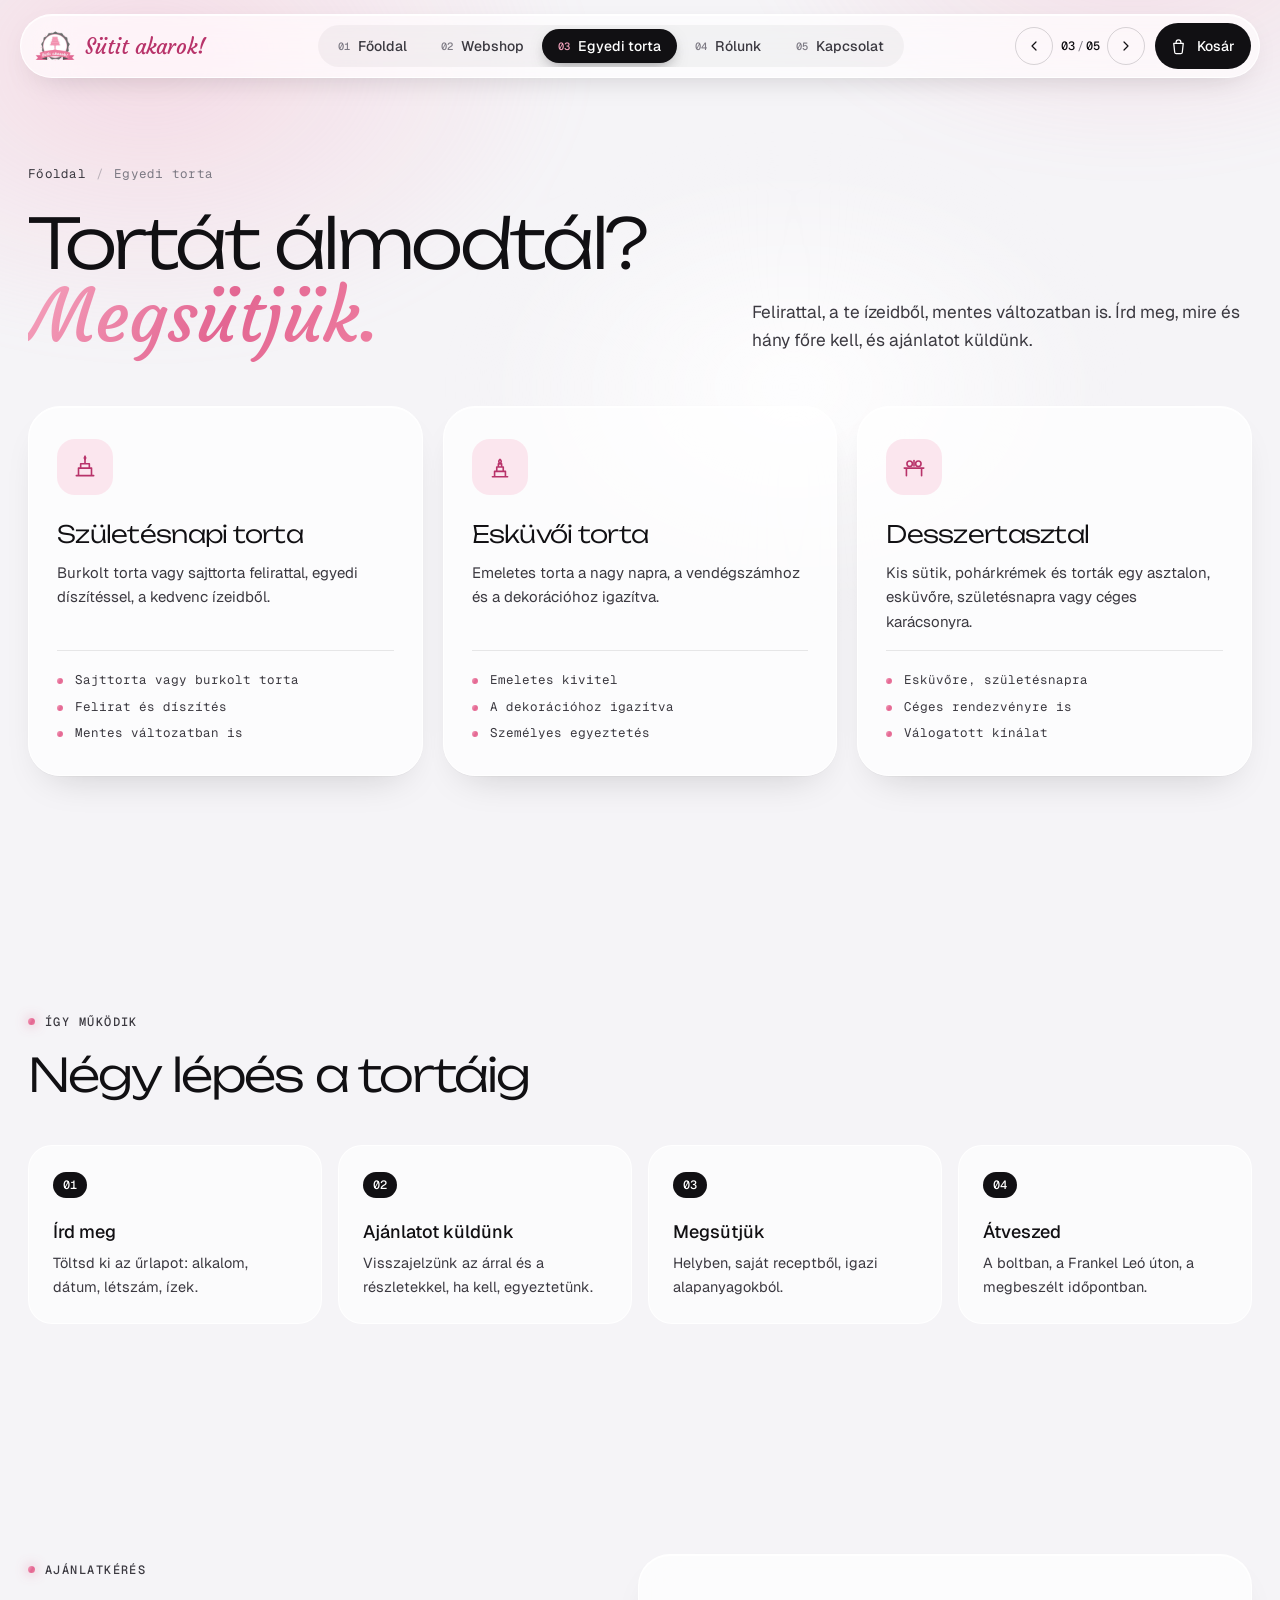
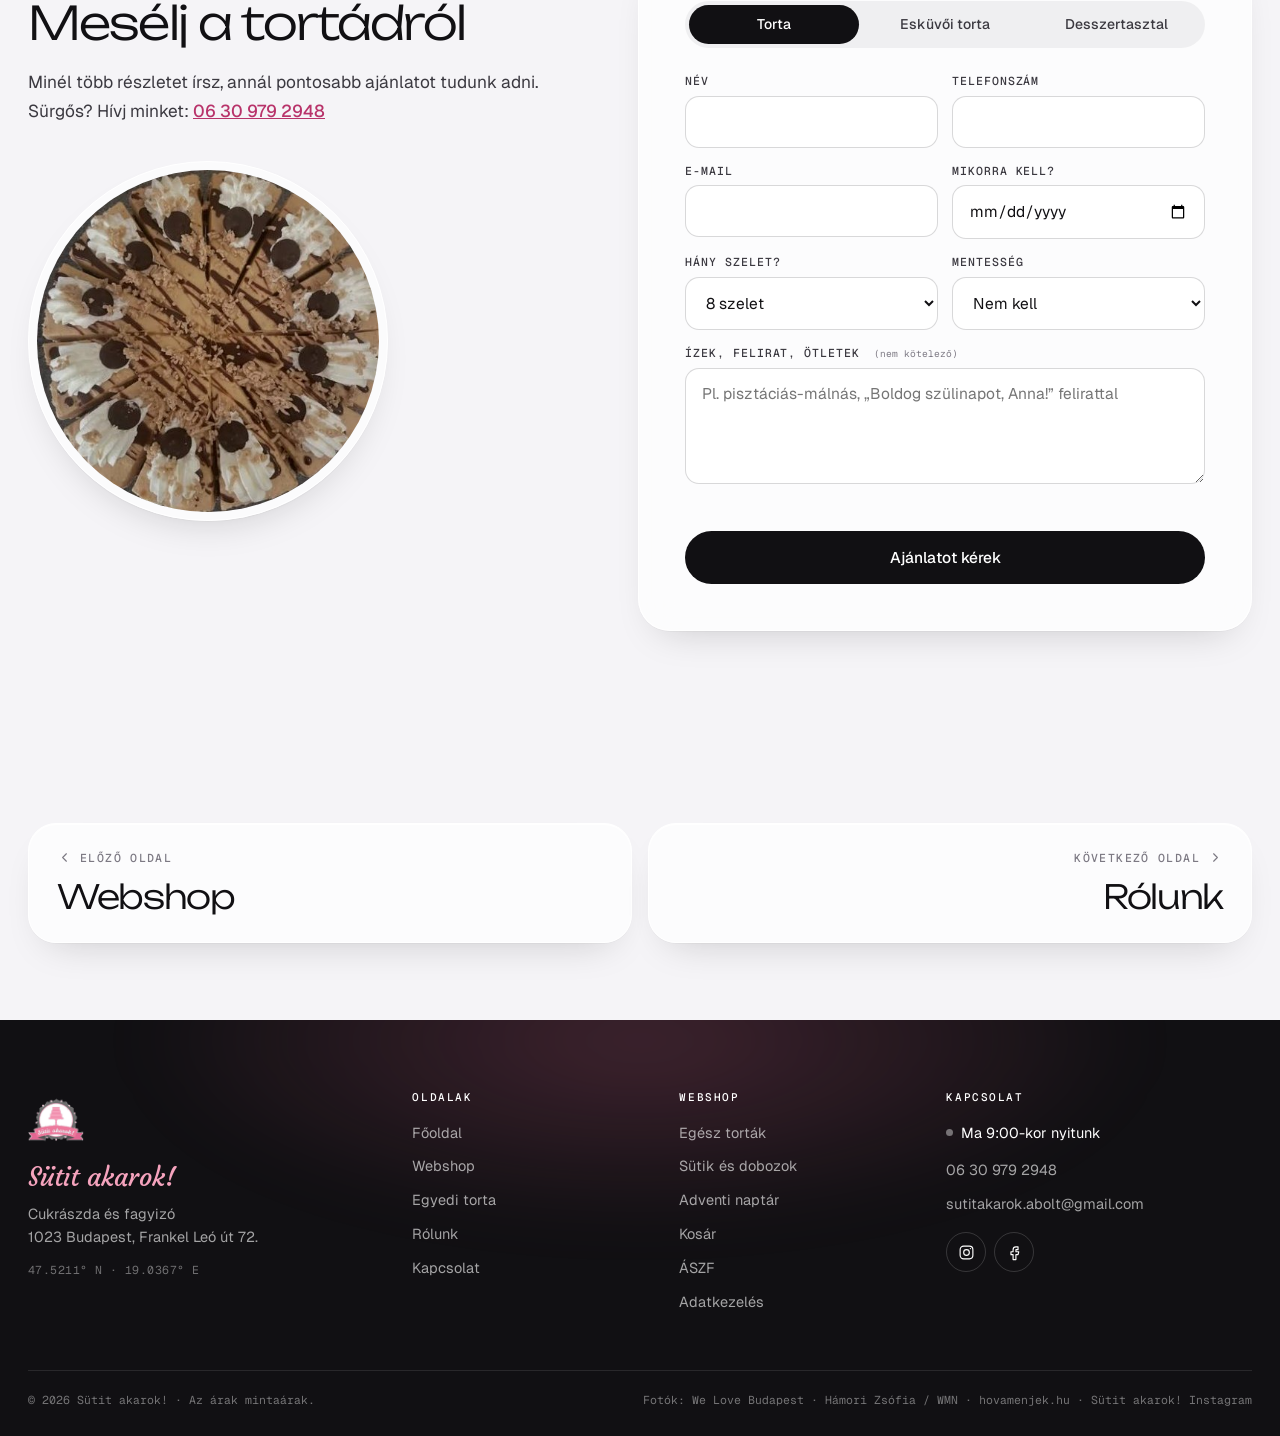
==== commit 73099b71: "Futurisztikus, letisztult dizájn, oldalfülek lapozóval, kosár külön ablakban - Fejléc üvegkapszulába" ====
--- a/egyedi-torta.html
+++ b/egyedi-torta.html
@@ -5,11 +5,11 @@
   <meta name="viewport" content="width=device-width, initial-scale=1">
   <title>Egyedi torta és desszertasztal – Sütit akarok!</title>
   <meta name="description" content="Születésnapi torta felirattal, esküvői torta és desszertasztal rendezvényekre, mentes változatban is. Kérj ajánlatot a Sütit akarok! cukrászdától.">
-  <meta name="theme-color" content="#fbf7f4">
+  <meta name="theme-color" content="#f5f4f7">
   <link rel="icon" href="img/logo-240.png">
   <link rel="preconnect" href="https://fonts.googleapis.com">
   <link rel="preconnect" href="https://fonts.gstatic.com" crossorigin>
-  <link href="https://fonts.googleapis.com/css2?family=Courgette&family=Manrope:wght@400;500;600;700;800&display=swap" rel="stylesheet">
+  <link href="https://fonts.googleapis.com/css2?family=Courgette&family=Geist:wght@300;400;500;600&family=Geist+Mono:wght@400;500&family=Unbounded:wght@300;400;500&display=swap" rel="stylesheet">
   <link rel="stylesheet" href="styles.css">
   <script>document.documentElement.classList.add('js')</script>
 </head>
@@ -68,7 +68,7 @@
         <div class="custom__aside reveal">
           <p class="label">Ajánlatkérés</p>
           <h2 class="h2" id="form-title">Mesélj a tortádról</h2>
-          <p class="lead">Minél több részletet írsz, annál pontosabb ajánlatot tudunk adni. Sürgős? Hívj minket: <a href="tel:+36309792948" style="color:var(--rose-700);font-weight:700">06 30 979 2948</a></p>
+          <p class="lead">Minél több részletet írsz, annál pontosabb ajánlatot tudunk adni. Sürgős? Hívj minket: <a href="tel:+36309792948" style="color:var(--p-text);font-weight:500">06 30 979 2948</a></p>
           <div class="round-img"><img src="img/termek/tejszines-csokitorta.jpg" alt="Tejszínrózsás csokoládétorta felülről" loading="lazy" width="460" height="460"></div>
         </div>
         <form class="panel reveal d-1" id="custom-form" novalidate>
@@ -100,6 +100,7 @@
   <div id="site-footer"></div>
   <script src="js/data.js"></script>
   <script src="js/core.js"></script>
+  <script src="js/cartwin.js"></script>
   <script src="js/pages.js"></script>
 </body>
 </html>
--- a/styles.css
+++ b/styles.css
@@ -1,660 +1,678 @@
 /* =====================================================================
-   Sütit akarok! – v5 prémium, többoldalas webshop
-   Színek a logóból: #F5A3BD · #EE7EA0 · #E36692 · grafit #6B6B6B
-   Betűk: Courgette (a logó felirata) + Manrope
+   Sütit akarok! – v6 „futur”: letisztult, futurisztikus
+   Logó-színek: #F5A3BD · #EE7EA0 · #E36692 · grafit #6B6B6B
+   Betűk: Unbounded (címek) · Geist (szöveg) · Geist Mono (címkék, adatok) · Courgette (a logó betűje, kiemelt szavak)
    ===================================================================== */
 :root {
-  --porcelain: #fbf7f4;
+  --bg: #f5f4f7;
   --white: #fff;
-  --ink: #221e1f;
-  --night: #1c1819;
+  --ink: #111013;
+  --ink-2: #3b3940;
+  --mute: #7c7983;
   --graphite: #6b6b6b;
-  --mute: #8a8385;
-  --line: #ece3df;
-  --line-2: #e2d7d3;
-  --rose-50: #fdf3f6;
-  --rose-100: #fae4eb;
-  --rose-200: #f7cbd9;
-  --rose-300: #f5a3bd;
-  --rose-400: #ee7ea0;
-  --rose-500: #e36692;
-  --rose-700: #b33a69;
-  --rose-800: #96305a;
-
+  --line: rgb(17 16 19 / .09);
+  --line-2: rgb(17 16 19 / .16);
+  --p1: #f5a3bd;
+  --p2: #ee7ea0;
+  --p3: #e36692;
+  --p-text: #b8336a;
+  --p-soft: #fbe6ee;
+  --grad: linear-gradient(120deg, #f5a3bd 0%, #e36692 55%, #ee7ea0 100%);
+
+  --f-disp: "Unbounded", "Geist", system-ui, sans-serif;
+  --f-ui: "Geist", system-ui, -apple-system, "Segoe UI", sans-serif;
+  --f-mono: "Geist Mono", ui-monospace, "SFMono-Regular", Consolas, monospace;
   --f-script: "Courgette", "Brush Script MT", cursive;
-  --f-ui: "Manrope", system-ui, -apple-system, "Segoe UI", sans-serif;
-
-  --wrap: 1320px;
+
+  --wrap: 1240px;
   --r-sm: 14px;
   --r: 24px;
-  --r-lg: 36px;
+  --r-lg: 32px;
+  --hdr-h: 92px;
   --ease: cubic-bezier(.2, .7, .1, 1);
-  --shadow: 0 1px 2px rgb(34 30 31 / .04), 0 24px 48px -24px rgb(34 30 31 / .22);
-  --shadow-rose: 0 24px 50px -22px rgb(179 58 105 / .45);
+  --shadow: 0 1px 1px rgb(17 16 19 / .03), 0 18px 40px -22px rgb(17 16 19 / .22);
+  --glow: 0 0 0 1px rgb(227 102 146 / .18), 0 18px 44px -18px rgb(227 102 146 / .55);
 }
 
 @view-transition { navigation: auto; }
-::view-transition-old(root), ::view-transition-new(root) { animation-duration: .28s; }
+::view-transition-old(root), ::view-transition-new(root) { animation-duration: .3s; }
+::view-transition-group(tabpill) { animation-duration: .45s; animation-timing-function: cubic-bezier(.2, .7, .1, 1); }
 
 *, *::before, *::after { box-sizing: border-box; }
-html { scroll-behavior: smooth; scroll-padding-top: 110px; -webkit-text-size-adjust: 100%; }
-body { margin: 0; background: var(--porcelain); color: var(--graphite); font: 400 17px/1.7 var(--f-ui); -webkit-font-smoothing: antialiased; text-rendering: optimizeLegibility; }
-body.drawer-open { overflow: hidden; }
+html { scroll-behavior: smooth; scroll-padding-top: 120px; -webkit-text-size-adjust: 100%; }
+body { margin: 0; background: var(--bg); color: var(--ink-2); font: 400 16.5px/1.65 var(--f-ui); -webkit-font-smoothing: antialiased; text-rendering: optimizeLegibility; }
+/* finom rózsaszín „aurora” a háttérben */
+body::before { content: ""; position: fixed; inset: -20vh -10vw auto; height: 90vh; z-index: -1; pointer-events: none;
+  background: radial-gradient(40% 50% at 18% 30%, rgb(245 163 189 / .30), transparent 70%), radial-gradient(36% 44% at 82% 12%, rgb(238 126 160 / .20), transparent 70%), radial-gradient(30% 40% at 60% 70%, rgb(255 255 255 / .9), transparent 70%);
+  filter: blur(20px); }
+body.win-open { overflow: hidden; }
 img { display: block; max-width: 100%; height: auto; }
 a { color: inherit; }
 h1, h2, h3, h4 { margin: 0; color: var(--ink); font-weight: 400; }
 p { margin: 0 0 1em; }
 button, input, select, textarea { font: inherit; }
-::selection { background: var(--rose-200); color: var(--ink); }
-:focus-visible { outline: 2px solid var(--rose-500); outline-offset: 3px; border-radius: 8px; }
+::selection { background: var(--p1); color: var(--ink); }
+:focus-visible { outline: 2px solid var(--p3); outline-offset: 3px; border-radius: 10px; }
 .sr { position: absolute; width: 1px; height: 1px; overflow: hidden; clip: rect(0 0 0 0); white-space: nowrap; }
 .skip { position: absolute; left: -999px; top: 8px; z-index: 99; background: var(--ink); color: #fff; padding: 10px 16px; border-radius: 999px; text-decoration: none; }
 .skip:focus { left: 12px; }
-.wrap { width: min(100% - 64px, var(--wrap)); margin-inline: auto; }
-.wrap--narrow { max-width: 860px; }
-
-/* ---------- Tipográfia ---------- */
-.label { display: inline-flex; align-items: center; gap: 10px; font: 700 11.5px/1 var(--f-ui); letter-spacing: .22em; text-transform: uppercase; color: var(--rose-700); margin-bottom: 22px; }
-.label::before { content: ""; width: 28px; height: 1px; background: currentColor; opacity: .6; }
-.label--plain::before { display: none; }
-.label--light { color: var(--rose-300); }
-.script { font-family: var(--f-script); }
-.d1 { font: 400 clamp(64px, 11.5vw, 176px)/.88 var(--f-script); letter-spacing: -.02em; color: var(--ink); }
-.d2 { font: 400 clamp(44px, 6.4vw, 96px)/.98 var(--f-script); letter-spacing: -.015em; }
-.h2 { font: 400 clamp(38px, 4.6vw, 68px)/1.02 var(--f-script); letter-spacing: -.01em; margin-bottom: 22px; }
-.h3 { font: 700 22px/1.3 var(--f-ui); letter-spacing: -.01em; }
-.rose { color: var(--rose-500); }
-.lead { font-size: clamp(18px, 1.5vw, 21px); line-height: 1.65; color: var(--graphite); max-width: 560px; }
+.wrap { width: min(100% - 56px, var(--wrap)); margin-inline: auto; }
+.center { text-align: center; }
 .muted { color: var(--mute); }
 .small { font-size: 14px; }
+.mono { font-family: var(--f-mono); letter-spacing: .02em; }
+
+/* ---------- Üveg ---------- */
+.glass { background: rgb(255 255 255 / .62); -webkit-backdrop-filter: blur(22px) saturate(1.6); backdrop-filter: blur(22px) saturate(1.6); border: 1px solid rgb(255 255 255 / .85); box-shadow: inset 0 1px 0 rgb(255 255 255 / .7), var(--shadow); }
+
+/* ---------- Tipográfia ---------- */
+.label { display: inline-flex; align-items: center; gap: 10px; font: 500 12px/1 var(--f-mono); letter-spacing: .12em; text-transform: uppercase; color: var(--ink-2); margin-bottom: 22px; }
+.label::before { content: ""; width: 7px; height: 7px; border-radius: 50%; background: var(--grad); box-shadow: 0 0 12px rgb(227 102 146 / .7); }
+.label--light { color: rgb(255 255 255 / .8); }
+.label--plain::before { display: none; }
+.d1 { font: 300 clamp(44px, 6.6vw, 104px)/1.02 var(--f-disp); letter-spacing: -.05em; color: var(--ink); }
+.d2 { font: 300 clamp(40px, 5.4vw, 84px)/1.04 var(--f-disp); letter-spacing: -.05em; }
+.h2 { font: 300 clamp(30px, 3.6vw, 52px)/1.1 var(--f-disp); letter-spacing: -.04em; margin-bottom: 20px; }
+.h3 { font: 500 20px/1.3 var(--f-ui); }
+.rose { font-family: var(--f-script); font-style: normal; font-weight: 400; letter-spacing: 0; font-size: 1.04em;
+  background: var(--grad); -webkit-background-clip: text; background-clip: text; color: transparent; padding-right: .06em; }
+.lead { font-size: clamp(17px, 1.35vw, 19.5px); line-height: 1.65; color: var(--ink-2); max-width: 540px; }
 
 /* ---------- Gombok ---------- */
 .btn {
   position: relative; display: inline-flex; align-items: center; justify-content: center; gap: 10px;
-  font: 700 15px/1 var(--f-ui); letter-spacing: .01em; text-decoration: none; white-space: nowrap;
-  padding: 17px 28px; border-radius: 999px; border: 1px solid transparent; cursor: pointer; overflow: hidden;
-  transition: background-color .3s var(--ease), color .3s var(--ease), border-color .3s var(--ease), transform .3s var(--ease), box-shadow .3s var(--ease);
+  font: 500 15px/1 var(--f-ui); text-decoration: none; white-space: nowrap;
+  padding: 15px 24px; border-radius: 999px; border: 1px solid transparent; cursor: pointer;
+  transition: background-color .3s var(--ease), color .3s var(--ease), border-color .3s var(--ease), box-shadow .3s var(--ease), transform .3s var(--ease);
 }
-.btn svg { width: 18px; height: 18px; fill: none; stroke: currentColor; stroke-width: 2; stroke-linecap: round; stroke-linejoin: round; transition: transform .3s var(--ease); }
+.btn svg { width: 17px; height: 17px; fill: none; stroke: currentColor; stroke-width: 1.8; stroke-linecap: round; stroke-linejoin: round; transition: transform .3s var(--ease); }
 .btn:hover svg { transform: translateX(3px); }
 .btn:active { transform: translateY(1px); }
-.btn--sm { padding: 12px 18px; font-size: 14px; }
-.btn--lg { padding: 20px 34px; font-size: 16px; }
+.btn--sm { padding: 11px 16px; font-size: 14px; }
+.btn--lg { padding: 18px 28px; font-size: 15.5px; }
 .btn--block { width: 100%; }
-.btn--primary { background: var(--rose-700); color: var(--white); box-shadow: var(--shadow-rose); }
-.btn--primary:hover { background: var(--rose-800); }
-.btn--ink { background: var(--ink); color: var(--white); }
-.btn--ink:hover { background: var(--rose-700); }
-.btn--ghost { border-color: var(--line-2); color: var(--ink); background: transparent; }
-.btn--ghost:hover { border-color: var(--ink); }
+.btn--primary { background: var(--ink); color: var(--white); }
+.btn--primary:hover { box-shadow: var(--glow); background: #1d1b20; }
+.btn--ghost { background: rgb(255 255 255 / .5); border-color: var(--line-2); color: var(--ink); -webkit-backdrop-filter: blur(10px); backdrop-filter: blur(10px); }
+.btn--ghost:hover { border-color: var(--ink); background: var(--white); }
 .btn--light { background: var(--white); color: var(--ink); }
-.btn--light:hover { background: var(--rose-100); }
-.btn--outline-light { border-color: rgb(255 255 255 / .35); color: var(--white); }
-.btn--outline-light:hover { border-color: var(--white); }
-.btn--text { background: none; color: var(--ink); padding: 14px; text-decoration: underline; text-underline-offset: 4px; text-decoration-color: var(--line-2); }
-.btn--text:hover { text-decoration-color: var(--ink); }
-.btn[disabled] { opacity: .6; cursor: wait; }
-.link-arrow { display: inline-flex; align-items: center; gap: 10px; font-weight: 700; color: var(--ink); text-decoration: none; border-bottom: 1px solid var(--line-2); padding-bottom: 6px; transition: border-color .3s, gap .3s var(--ease); }
-.link-arrow:hover { border-color: var(--ink); gap: 14px; }
-.link-arrow svg { width: 18px; height: 18px; fill: none; stroke: currentColor; stroke-width: 2; stroke-linecap: round; stroke-linejoin: round; }
-.iconbtn { width: 44px; height: 44px; border-radius: 50%; border: 1px solid var(--line); background: var(--white); display: grid; place-items: center; cursor: pointer; color: var(--ink); transition: background-color .2s, border-color .2s; }
-.iconbtn:hover { border-color: var(--ink); }
-.iconbtn svg { width: 18px; height: 18px; fill: none; stroke: currentColor; stroke-width: 2; stroke-linecap: round; }
-
-/* ---------- Közlemény-sáv ---------- */
-.announce { background: var(--ink); color: var(--rose-200); font: 600 12.5px/1 var(--f-ui); letter-spacing: .04em; overflow: hidden; }
-.announce__track { display: flex; justify-content: center; gap: 56px; padding: 11px 24px; white-space: nowrap; }
-.announce__track span { display: inline-flex; align-items: center; gap: 56px; }
-.announce__track span + span::before { content: ""; width: 4px; height: 4px; border-radius: 50%; background: var(--rose-500); margin-left: -30px; margin-right: -26px; }
-
-/* ---------- Fejléc ---------- */
-.hdr { position: sticky; top: 0; z-index: 50; background: rgb(251 247 244 / .82); backdrop-filter: saturate(1.6) blur(18px); -webkit-backdrop-filter: saturate(1.6) blur(18px); border-bottom: 1px solid transparent; transition: transform .45s var(--ease), border-color .3s, background-color .3s; }
-.hdr.is-scrolled { border-color: var(--line); background: rgb(251 247 244 / .92); }
-.hdr.is-hidden { transform: translateY(-100%); }
-.hdr__in { width: min(100% - 64px, 1440px); margin-inline: auto; height: 88px; display: grid; grid-template-columns: 1fr auto 1fr; align-items: center; gap: 24px; }
-.hdr__nav { display: flex; gap: 6px; }
-.hdr__nav a { position: relative; padding: 10px 14px; color: var(--ink); text-decoration: none; font-weight: 600; font-size: 15px; }
-.hdr__nav a::after { content: ""; position: absolute; left: 14px; right: 14px; bottom: 4px; height: 1.5px; background: var(--rose-500); transform: scaleX(0); transform-origin: left; transition: transform .35s var(--ease); }
-.hdr__nav a:hover::after, .hdr__nav a[aria-current="page"]::after { transform: scaleX(1); }
-.hdr__brand { display: flex; align-items: center; gap: 12px; text-decoration: none; justify-self: center; }
-.hdr__brand img { width: 56px; height: 56px; transition: transform .6s var(--ease); }
-.hdr__brand:hover img { transform: rotate(-8deg); }
-.hdr__brand span { font: 400 26px/1 var(--f-script); color: var(--rose-700); }
-.hdr__tools { display: flex; align-items: center; justify-content: flex-end; gap: 18px; }
-.hdr__link { font-weight: 600; font-size: 14px; color: var(--ink); text-decoration: none; }
-.hdr__link:hover { color: var(--rose-700); }
-.cartbtn { display: inline-flex; align-items: center; gap: 10px; padding: 12px 18px 12px 16px; border-radius: 999px; background: var(--ink); color: var(--white); text-decoration: none; font-weight: 700; font-size: 14px; transition: background-color .3s; }
-.cartbtn:hover { background: var(--rose-700); }
-.cartbtn svg { width: 20px; height: 20px; fill: none; stroke: currentColor; stroke-width: 1.7; stroke-linejoin: round; }
-.cartbtn__count { min-width: 22px; height: 22px; padding: 0 6px; border-radius: 999px; background: var(--rose-300); color: var(--ink); font-size: 12px; font-weight: 800; display: inline-grid; place-items: center; }
+.btn--light:hover { box-shadow: var(--glow); }
+.btn--text { background: none; color: var(--ink-2); padding: 12px; }
+.btn--text:hover { color: var(--ink); }
+.btn[disabled] { opacity: .55; cursor: wait; }
+.cta { display: flex; flex-wrap: wrap; gap: 10px; margin-top: 32px; }
+.link-arrow { display: inline-flex; align-items: center; gap: 10px; font-weight: 500; color: var(--ink); text-decoration: none; padding-bottom: 6px; border-bottom: 1px solid var(--line-2); transition: gap .3s var(--ease), border-color .3s; }
+.link-arrow:hover { gap: 14px; border-color: var(--p3); }
+.link-arrow svg { width: 17px; height: 17px; fill: none; stroke: currentColor; stroke-width: 1.8; stroke-linecap: round; stroke-linejoin: round; }
+.iconbtn { width: 42px; height: 42px; border-radius: 50%; border: 1px solid var(--line-2); background: rgb(255 255 255 / .6); color: var(--ink); display: grid; place-items: center; cursor: pointer; transition: border-color .25s, background-color .25s; flex-shrink: 0; }
+.iconbtn:hover { border-color: var(--ink); background: var(--white); }
+.iconbtn svg { width: 17px; height: 17px; fill: none; stroke: currentColor; stroke-width: 1.8; stroke-linecap: round; stroke-linejoin: round; }
+
+/* ---------- Fejléc: üvegkapszula, oldalfülek, lapozó ---------- */
+.hdr { position: sticky; top: 14px; z-index: 50; padding: 0 20px; margin-top: 14px; }
+.hdr__bar { max-width: 1280px; margin-inline: auto; display: grid; grid-template-columns: auto 1fr auto; align-items: center; gap: 16px; padding: 8px 8px 8px 14px; border-radius: 999px;
+  background: rgb(255 255 255 / .66); -webkit-backdrop-filter: blur(24px) saturate(1.7); backdrop-filter: blur(24px) saturate(1.7); border: 1px solid rgb(255 255 255 / .9); box-shadow: inset 0 1px 0 rgb(255 255 255 / .8), 0 10px 34px -18px rgb(17 16 19 / .28); transition: box-shadow .3s; }
+.hdr.is-scrolled .hdr__bar { box-shadow: inset 0 1px 0 rgb(255 255 255 / .8), 0 16px 40px -16px rgb(17 16 19 / .3); }
+.hdr__brand { display: flex; align-items: center; gap: 10px; text-decoration: none; }
+.hdr__brand img { width: 40px; height: 40px; }
+.hdr__brand span { font: 400 21px/1 var(--f-script); color: var(--p-text); white-space: nowrap; }
+.tabs { justify-self: center; display: flex; gap: 2px; padding: 4px; border-radius: 999px; background: rgb(17 16 19 / .04); overflow-x: auto; scrollbar-width: none; max-width: 100%; }
+.tabs::-webkit-scrollbar { display: none; }
+.tabs a { flex-shrink: 0; display: inline-flex; align-items: center; gap: 8px; padding: 10px 16px; border-radius: 999px; color: var(--ink-2); text-decoration: none; font: 500 14px/1 var(--f-ui); transition: color .25s, background-color .25s; }
+.tabs a i { font: 500 10.5px/1 var(--f-mono); font-style: normal; color: var(--mute); }
+.tabs a:hover { color: var(--ink); background: rgb(255 255 255 / .8); }
+.tabs a[aria-current="page"] { background: var(--ink); color: var(--white); view-transition-name: tabpill; box-shadow: 0 6px 16px -6px rgb(17 16 19 / .5); }
+.tabs a[aria-current="page"] i { color: var(--p1); }
+.hdr__tools { display: flex; align-items: center; gap: 10px; }
+.stepper { display: flex; align-items: center; gap: 4px; }
+.stepper__btn { width: 38px; height: 38px; border-radius: 50%; display: grid; place-items: center; color: var(--ink); border: 1px solid var(--line-2); text-decoration: none; transition: border-color .25s, background-color .25s; }
+.stepper__btn:hover { border-color: var(--ink); background: var(--white); }
+.stepper__btn svg { width: 16px; height: 16px; fill: none; stroke: currentColor; stroke-width: 1.8; stroke-linecap: round; stroke-linejoin: round; }
+.stepper__pos { font: 500 12px/1 var(--f-mono); color: var(--ink); min-width: 46px; text-align: center; }
+.stepper__pos b { color: var(--mute); font-weight: 400; margin: 0 2px; }
+.cartbtn { display: inline-flex; align-items: center; gap: 9px; height: 46px; padding: 0 16px 0 14px; border-radius: 999px; border: 0; background: var(--ink); color: var(--white); font: 500 14px/1 var(--f-ui); cursor: pointer; transition: box-shadow .3s; }
+.cartbtn:hover { box-shadow: var(--glow); }
+.cartbtn svg { width: 19px; height: 19px; fill: none; stroke: currentColor; stroke-width: 1.6; stroke-linejoin: round; }
+.cartbtn__count { min-width: 22px; height: 22px; padding: 0 6px; border-radius: 999px; background: var(--grad); color: var(--ink); font: 600 11.5px/22px var(--f-mono); text-align: center; }
 .cartbtn__count[hidden] { display: none; }
 .cartbtn.bump .cartbtn__count { animation: bump .5s var(--ease); }
-@keyframes bump { 40% { transform: scale(1.45); } }
-.hdr__burger { display: none; width: 46px; height: 46px; border-radius: 50%; border: 1px solid var(--line-2); background: transparent; cursor: pointer; padding: 0 13px; }
-.hdr__burger span { display: block; height: 1.5px; background: var(--ink); margin: 6px 0; transition: transform .3s var(--ease); }
-.hdr.is-open .hdr__burger span:nth-child(1) { transform: translateY(3.75px) rotate(45deg); }
-.hdr.is-open .hdr__burger span:nth-child(2) { transform: translateY(-3.75px) rotate(-45deg); }
+@keyframes bump { 40% { transform: scale(1.4); } }
 
 /* ---------- Szekciók ---------- */
-.sec { position: relative; padding: clamp(88px, 11vw, 160px) 0; }
-.sec--white { background: var(--white); }
-.sec--rose { background: var(--rose-50); }
-.sec--night { background: var(--night); color: #cfc6c9; }
-.sec--night h1, .sec--night h2, .sec--night h3 { color: var(--white); }
-.sec--tight { padding-top: 40px; }
-.sec__head { display: flex; justify-content: space-between; align-items: end; gap: 40px; margin-bottom: 56px; }
+.sec { position: relative; padding: clamp(72px, 9vw, 132px) 0; }
+.sec--tight { padding-top: 0; }
+.sec--night { background: var(--ink); color: rgb(255 255 255 / .72); overflow: hidden; isolation: isolate; }
+.sec--night::before { content: ""; position: absolute; inset: -30% -10% auto auto; width: 60%; height: 120%; z-index: -1; background: radial-gradient(closest-side, rgb(227 102 146 / .28), transparent); filter: blur(30px); }
+.sec--night h2, .sec--night h3 { color: var(--white); }
+.sec__head { display: flex; justify-content: space-between; align-items: end; gap: 32px; margin-bottom: 44px; }
 .sec__head .h2 { margin: 0; }
-.sec__head p { max-width: 420px; margin: 0; }
-.center { text-align: center; }
-
-/* ---------- Oldalfejléc (aloldalak) ---------- */
-.phero { padding: clamp(56px, 8vw, 110px) 0 clamp(40px, 5vw, 72px); }
-.phero__in { display: grid; grid-template-columns: 1.3fr 1fr; gap: 48px; align-items: end; }
+.panel { position: relative; background: rgb(255 255 255 / .7); border: 1px solid rgb(255 255 255 / .9); border-radius: var(--r-lg); padding: clamp(24px, 3.6vw, 48px); box-shadow: inset 0 1px 0 #fff, var(--shadow); -webkit-backdrop-filter: blur(18px); backdrop-filter: blur(18px); }
+.panel--glow { overflow: hidden; isolation: isolate; }
+.panel--glow::before { content: ""; position: absolute; inset: auto -10% -60% 40%; height: 120%; z-index: -1; background: radial-gradient(closest-side, rgb(245 163 189 / .55), transparent); filter: blur(10px); }
+
+/* ---------- Oldalfejléc ---------- */
+.phero { padding: clamp(48px, 7vw, 96px) 0 clamp(32px, 4vw, 56px); }
+.phero__in { display: grid; grid-template-columns: 1.35fr 1fr; gap: 48px; align-items: end; }
 .phero .d2 { margin: 0; }
-.phero p { margin: 0; }
-.crumbs { display: flex; flex-wrap: wrap; gap: 10px; align-items: center; font-size: 13.5px; color: var(--mute); margin-bottom: 26px; }
-.crumbs a { color: var(--graphite); text-decoration: none; }
-.crumbs a:hover { color: var(--rose-700); }
+.phero .lead { margin: 0; }
+.crumbs { display: flex; flex-wrap: wrap; gap: 10px; align-items: center; font: 400 12.5px/1 var(--f-mono); color: var(--mute); margin-bottom: 28px; letter-spacing: .02em; }
+.crumbs a { color: var(--ink-2); text-decoration: none; }
+.crumbs a:hover { color: var(--p-text); }
 .crumbs span[aria-hidden] { opacity: .5; }
 
 /* ---------- Termékkártya ---------- */
-.card { position: relative; display: flex; flex-direction: column; }
-.card__media { position: relative; display: block; text-decoration: none; aspect-ratio: 4 / 5; border-radius: var(--r); overflow: hidden; background: var(--rose-100); isolation: isolate; }
-.card__media img { width: 100%; height: 100%; object-fit: cover; transition: transform 1.1s var(--ease); }
-.card:hover .card__media img { transform: scale(1.06); }
-.card__media::after { content: ""; position: absolute; inset: 0; background: linear-gradient(180deg, transparent 60%, rgb(34 30 31 / .18)); opacity: 0; transition: opacity .5s var(--ease); }
-.card:hover .card__media::after { opacity: 1; }
-.badge { position: absolute; top: 16px; left: 16px; z-index: 1; padding: 7px 12px; border-radius: 999px; background: rgb(255 255 255 / .92); backdrop-filter: blur(6px); color: var(--ink); font: 700 11px/1 var(--f-ui); letter-spacing: .12em; text-transform: uppercase; }
+.card { position: relative; display: flex; flex-direction: column; padding: 8px 8px 16px; border-radius: 28px; background: rgb(255 255 255 / .72); border: 1px solid rgb(255 255 255 / .9); box-shadow: inset 0 1px 0 #fff, 0 1px 2px rgb(17 16 19 / .04); transition: transform .5s var(--ease), box-shadow .5s var(--ease); }
+.card:hover { transform: translateY(-4px); box-shadow: inset 0 1px 0 #fff, 0 26px 50px -26px rgb(17 16 19 / .3); }
 .card__top { position: relative; }
-.card__quick { position: absolute; right: 14px; bottom: 14px; z-index: 2; width: 48px; height: 48px; border-radius: 50%; border: 0; background: var(--white); color: var(--ink); cursor: pointer; display: grid; place-items: center; box-shadow: var(--shadow);
-  transform: translateY(8px); opacity: 0; transition: transform .4s var(--ease), opacity .4s var(--ease), background-color .25s, color .25s; }
-.card__quick svg { width: 20px; height: 20px; fill: none; stroke: currentColor; stroke-width: 2; stroke-linecap: round; }
-.card__quick:hover { background: var(--rose-700); color: var(--white); }
+.card__media { position: relative; display: block; aspect-ratio: 1; border-radius: 21px; overflow: hidden; background: var(--p-soft); text-decoration: none; }
+.card__media img { width: 100%; height: 100%; object-fit: cover; transition: transform 1s var(--ease); }
+.card:hover .card__media img { transform: scale(1.05); }
+.badge { position: absolute; top: 12px; left: 12px; z-index: 1; padding: 7px 10px; border-radius: 999px; background: rgb(255 255 255 / .8); -webkit-backdrop-filter: blur(10px); backdrop-filter: blur(10px); color: var(--ink); font: 500 10.5px/1 var(--f-mono); letter-spacing: .1em; text-transform: uppercase; }
+.card__quick { position: absolute; right: 12px; bottom: 12px; z-index: 2; width: 44px; height: 44px; border-radius: 50%; border: 0; background: var(--ink); color: var(--white); cursor: pointer; display: grid; place-items: center;
+  opacity: 0; transform: translateY(6px) scale(.9); transition: opacity .35s var(--ease), transform .35s var(--ease), box-shadow .3s; }
+.card__quick svg { width: 18px; height: 18px; fill: none; stroke: currentColor; stroke-width: 2; stroke-linecap: round; }
+.card__quick:hover { box-shadow: var(--glow); }
 .card:hover .card__quick, .card__quick:focus-visible { opacity: 1; transform: none; }
-.card__body { padding: 20px 4px 0; }
-.card h3 { font: 700 18px/1.3 var(--f-ui); letter-spacing: -.01em; }
+.card__body { padding: 16px 10px 0; }
+.card h3 { font: 500 17px/1.3 var(--f-ui); letter-spacing: -.01em; }
 .card h3 a { text-decoration: none; }
-.card h3 a:hover { color: var(--rose-700); }
-.card__body p { font-size: 14.5px; color: var(--mute); margin: 4px 0 12px; display: -webkit-box; -webkit-line-clamp: 1; -webkit-box-orient: vertical; overflow: hidden; }
-.card__meta { display: flex; justify-content: space-between; align-items: baseline; gap: 10px; }
-.card__price { font-weight: 800; color: var(--ink); font-variant-numeric: tabular-nums; }
-.card__lead { font-size: 12.5px; color: var(--mute); }
-.ph { width: 100%; height: 100%; display: grid; place-content: center; justify-items: center; gap: 14px; text-align: center;
-  background: radial-gradient(120% 90% at 20% 10%, var(--rose-200), transparent 60%), radial-gradient(90% 80% at 90% 100%, var(--rose-300), transparent 60%), var(--rose-100); }
-.ph img { width: 72px; height: 72px; opacity: .9; }
-.ph span { font: 400 clamp(30px, 3vw, 42px)/1 var(--f-script); color: var(--rose-800); padding: 0 16px; }
-.ph--sm { width: 72px; height: 72px; border-radius: 14px; gap: 0; }
-.ph--sm img { width: 40px; height: 40px; }
-.ph--sm span { display: none; }
-
-/* termékrácsok */
-.grid { display: grid; grid-template-columns: repeat(4, 1fr); gap: 56px 28px; }
-.rail { display: grid; grid-auto-flow: column; grid-auto-columns: calc((100% - 3 * 28px) / 4); gap: 28px; overflow-x: auto; scroll-snap-type: x mandatory; scrollbar-width: none; padding-bottom: 8px; }
+.card h3 a:hover { color: var(--p-text); }
+.card__body p { font-size: 14px; color: var(--mute); margin: 4px 0 14px; display: -webkit-box; -webkit-line-clamp: 1; -webkit-box-orient: vertical; overflow: hidden; }
+.card__meta { display: flex; justify-content: space-between; align-items: baseline; gap: 10px; padding-top: 12px; border-top: 1px solid var(--line); }
+.card__price { font: 500 14.5px/1 var(--f-mono); color: var(--ink); }
+.card__lead { font: 400 11.5px/1.2 var(--f-mono); color: var(--mute); text-align: right; }
+.ph { width: 100%; height: 100%; display: grid; place-content: center; justify-items: center; gap: 12px; text-align: center;
+  background: radial-gradient(70% 60% at 25% 20%, rgb(245 163 189 / .55), transparent 70%), radial-gradient(60% 60% at 85% 90%, rgb(227 102 146 / .35), transparent 70%), #fbf0f4; }
+.ph img { width: 60px; height: 60px; }
+.ph span { font: 400 clamp(26px, 2.6vw, 36px)/1 var(--f-script); color: var(--p-text); padding: 0 12px; }
+
+.grid { display: grid; grid-template-columns: repeat(4, 1fr); gap: 20px; }
+.rail { display: grid; grid-auto-flow: column; grid-auto-columns: calc((100% - 3 * 20px) / 4); gap: 20px; overflow-x: auto; scroll-snap-type: x mandatory; scrollbar-width: none; padding: 4px 2px 12px; }
 .rail::-webkit-scrollbar { display: none; }
 .rail > * { scroll-snap-align: start; }
-.rail-ctrl { display: flex; gap: 10px; }
+.rail-ctrl { display: flex; gap: 8px; align-items: center; }
 
 /* ---------- FŐOLDAL ---------- */
-.hhero { position: relative; overflow: hidden; padding: clamp(40px, 5vw, 72px) 0 clamp(64px, 8vw, 120px); }
-.hhero__in { display: grid; grid-template-columns: 1.15fr 1fr; gap: 48px; align-items: center; }
-.hhero .label { margin-bottom: 28px; }
-.hhero__title { position: relative; z-index: 2; margin: 0 0 36px; }
-.hhero__title span { display: block; }
-.hhero__title span:last-child { color: var(--rose-500); padding-left: .55em; }
-.hhero__lead { max-width: 480px; }
-.hhero__cta { display: flex; flex-wrap: wrap; gap: 12px; margin-top: 34px; }
-.hhero__stats { display: flex; gap: 40px; margin-top: 56px; padding-top: 28px; border-top: 1px solid var(--line); }
-.hhero__stats div { display: flex; flex-direction: column; }
-.hhero__stats b { font: 800 26px/1 var(--f-ui); color: var(--ink); letter-spacing: -.02em; }
-.hhero__stats span { font-size: 13.5px; color: var(--mute); margin-top: 8px; }
-.hhero__media { position: relative; justify-self: end; width: min(100%, 520px); }
-.hhero__arch { position: relative; aspect-ratio: 4 / 5; border-radius: 999px 999px var(--r-lg) var(--r-lg); overflow: hidden; box-shadow: var(--shadow); }
-.hhero__arch img { width: 100%; height: 100%; object-fit: cover; animation: slowzoom 18s var(--ease) both; }
-@keyframes slowzoom { from { transform: scale(1.12); } to { transform: scale(1); } }
-.hhero__small { position: absolute; left: -84px; bottom: -36px; width: 46%; aspect-ratio: 1; border-radius: 50%; overflow: hidden; border: 8px solid var(--porcelain); box-shadow: var(--shadow); }
-.hhero__small img { width: 100%; height: 100%; object-fit: cover; }
-.seal { position: absolute; right: -36px; top: 40px; width: 150px; height: 150px; border-radius: 50%; background: var(--porcelain); box-shadow: var(--shadow); }
-.seal svg { width: 100%; height: 100%; animation: spin 26s linear infinite; }
-.seal text { font: 700 10px var(--f-ui); letter-spacing: .2em; text-transform: uppercase; fill: var(--ink); }
-.seal img { position: absolute; inset: 0; margin: auto; width: 64px; height: 64px; }
-@keyframes spin { to { transform: rotate(360deg); } }
-.hhero__open { position: absolute; right: 24px; bottom: 24px; display: inline-flex; align-items: center; gap: 10px; padding: 10px 16px; border-radius: 999px; background: rgb(255 255 255 / .9); backdrop-filter: blur(10px); font-size: 13.5px; font-weight: 700; color: var(--ink); }
-.dot-live { width: 8px; height: 8px; border-radius: 50%; background: var(--mute); }
-.is-open .dot-live, .dot-live.is-open { background: #2f9e5b; box-shadow: 0 0 0 4px rgb(47 158 91 / .18); }
-
-.marquee { background: var(--ink); color: var(--white); overflow: hidden; padding: 26px 0; }
-.marquee__track { display: flex; width: max-content; animation: marquee 38s linear infinite; }
-.marquee__track span { font: 400 clamp(30px, 3.4vw, 46px)/1 var(--f-script); padding: 0 34px; white-space: nowrap; display: inline-flex; align-items: center; gap: 68px; }
-.marquee__track span::after { content: ""; width: 10px; height: 10px; border-radius: 50%; background: var(--rose-400); }
-.marquee__track span:nth-child(even) { color: var(--rose-300); }
-@keyframes marquee { to { transform: translateX(-50%); } }
-
-.tiles { display: grid; grid-template-columns: 1.2fr 1fr 1fr; gap: 24px; }
-.tile { position: relative; display: block; border-radius: var(--r-lg); overflow: hidden; min-height: 520px; text-decoration: none; color: var(--white); isolation: isolate; }
-.tile img { position: absolute; inset: 0; width: 100%; height: 100%; object-fit: cover; z-index: -2; transition: transform 1.2s var(--ease); }
-.tile::before { content: ""; position: absolute; inset: 0; z-index: -1; background: linear-gradient(180deg, rgb(28 24 25 / 0) 40%, rgb(28 24 25 / .72)); }
-.tile:hover img { transform: scale(1.06); }
-.tile__in { position: absolute; left: 32px; right: 32px; bottom: 30px; display: flex; justify-content: space-between; align-items: end; gap: 16px; }
-.tile__in small { display: block; font: 700 11.5px/1 var(--f-ui); letter-spacing: .2em; text-transform: uppercase; color: var(--rose-200); margin-bottom: 12px; }
-.tile__in strong { font: 400 clamp(34px, 3.2vw, 48px)/1 var(--f-script); font-weight: 400; }
-.tile__go { flex-shrink: 0; width: 54px; height: 54px; border-radius: 50%; background: var(--white); color: var(--ink); display: grid; place-items: center; transition: transform .4s var(--ease), background-color .3s; }
-.tile__go svg { width: 20px; height: 20px; fill: none; stroke: currentColor; stroke-width: 2; stroke-linecap: round; stroke-linejoin: round; }
-.tile:hover .tile__go { transform: rotate(-45deg); background: var(--rose-300); }
-
-.story { display: grid; grid-template-columns: 1fr 1fr; gap: clamp(48px, 7vw, 120px); align-items: center; }
+.hhero { position: relative; padding: clamp(40px, 6vw, 88px) 0 0; }
+.hhero::before { content: ""; position: absolute; inset: 0 0 -10%; z-index: -1; pointer-events: none;
+  background-image: linear-gradient(var(--line) 1px, transparent 1px), linear-gradient(90deg, var(--line) 1px, transparent 1px); background-size: 72px 72px;
+  -webkit-mask-image: radial-gradient(60% 70% at 50% 35%, #000, transparent 75%); mask-image: radial-gradient(60% 70% at 50% 35%, #000, transparent 75%); opacity: .7; }
+.hhero__in { display: grid; grid-template-columns: 1.1fr 1fr; gap: clamp(32px, 5vw, 72px); align-items: center; }
+.hhero__copy .d1 { margin-bottom: 28px; }
+.hhero__media { position: relative; justify-self: end; width: min(100%, 500px); }
+.hhero__frame { position: relative; aspect-ratio: 4 / 4.8; border-radius: 40px; overflow: hidden; padding: 8px; background: rgb(255 255 255 / .6); border: 1px solid rgb(255 255 255 / .9); box-shadow: var(--shadow); }
+.hhero__frame img { width: 100%; height: 100%; object-fit: cover; border-radius: 32px; animation: settle 1.6s var(--ease) both; }
+@keyframes settle { from { transform: scale(1.08); filter: saturate(.6); } }
+.chip { position: absolute; display: inline-flex; align-items: center; gap: 10px; padding: 10px 14px; border-radius: 18px; font-size: 13.5px; color: var(--ink); white-space: nowrap; animation: float 7s ease-in-out infinite; }
+.chip b { font-weight: 500; }
+.chip .mono { font-size: 11px; color: var(--mute); }
+.chip--live { left: -34px; top: 56px; font-weight: 500; }
+.chip--coord { right: -26px; bottom: 120px; flex-direction: column; align-items: flex-start; gap: 4px; animation-delay: -2.5s; }
+.chip--tag { left: -48px; bottom: 34px; padding: 8px 14px 8px 8px; animation-delay: -4.5s; }
+.chip--tag img { width: 44px; height: 44px; border-radius: 12px; object-fit: cover; }
+.chip--tag > span { display: flex; flex-direction: column; gap: 3px; }
+.chip--name { left: 20px; bottom: 20px; font: 400 20px/1 var(--f-script); color: var(--p-text); animation: none; }
+@keyframes float { 50% { transform: translateY(-8px); } }
+.dot-live { width: 8px; height: 8px; border-radius: 50%; background: var(--mute); flex-shrink: 0; }
+.dot-live.is-open { background: #22b45e; box-shadow: 0 0 0 4px rgb(34 180 94 / .18), 0 0 12px rgb(34 180 94 / .7); }
+.stats { display: grid; grid-template-columns: repeat(4, 1fr); margin: clamp(48px, 6vw, 80px) 0 0; padding: 0; border-radius: 28px; overflow: hidden; }
+.stats div { padding: 24px 26px; }
+.stats div + div { border-left: 1px solid var(--line); }
+.stats dt { font: 300 28px/1 var(--f-disp); letter-spacing: -.04em; color: var(--ink); }
+.stats dd { margin: 10px 0 0; font: 400 12px/1.4 var(--f-mono); color: var(--mute); }
+
+.tiles { display: grid; grid-template-columns: 1.25fr 1fr 1fr; gap: 20px; }
+.tile { position: relative; display: block; border-radius: var(--r-lg); overflow: hidden; min-height: 500px; text-decoration: none; isolation: isolate; }
+.tile img { position: absolute; inset: 0; width: 100%; height: 100%; object-fit: cover; z-index: -1; transition: transform 1.2s var(--ease); }
+.tile:hover img { transform: scale(1.05); }
+.tile__in { position: absolute; left: 14px; right: 14px; bottom: 14px; display: flex; justify-content: space-between; align-items: center; gap: 12px; padding: 16px 16px 16px 20px; border-radius: 22px; }
+.tile__in small { display: block; font: 500 11px/1 var(--f-mono); letter-spacing: .1em; text-transform: uppercase; color: var(--mute); margin-bottom: 8px; }
+.tile__in strong { font: 300 22px/1.1 var(--f-disp); letter-spacing: -.03em; color: var(--ink); }
+.tile__go { flex-shrink: 0; width: 46px; height: 46px; border-radius: 50%; background: var(--ink); color: var(--white); display: grid; place-items: center; transition: transform .4s var(--ease), box-shadow .3s; }
+.tile__go svg { width: 18px; height: 18px; fill: none; stroke: currentColor; stroke-width: 1.8; stroke-linecap: round; stroke-linejoin: round; }
+.tile:hover .tile__go { transform: rotate(-45deg); box-shadow: var(--glow); }
+
+.story { display: grid; grid-template-columns: 1fr 1fr; gap: clamp(40px, 7vw, 110px); align-items: center; }
 .story__media { position: relative; }
-.story__media img { width: 100%; aspect-ratio: 4 / 4.6; object-fit: cover; border-radius: var(--r-lg); }
-.story__tag { position: absolute; left: -28px; bottom: 48px; background: var(--rose-300); color: var(--ink); padding: 18px 22px; border-radius: 20px; font: 400 22px/1.15 var(--f-script); transform: rotate(-4deg); box-shadow: var(--shadow); }
-.story p { color: #bdb3b6; font-size: 18px; }
-.story .lead { color: #d8cfd2; }
-.sec--night .link-arrow { color: var(--white); border-color: rgb(255 255 255 / .25); }
-.sec--night .link-arrow:hover { border-color: var(--white); }
-
-.advent { display: grid; grid-template-columns: 1fr 1fr; gap: clamp(48px, 7vw, 110px); align-items: center; }
-.cal { position: relative; width: min(100%, 460px); justify-self: center; background: var(--white); border-radius: var(--r-lg); padding: 28px; box-shadow: var(--shadow); transform: rotate(-2deg); }
-.cal__top { display: flex; align-items: center; justify-content: space-between; margin-bottom: 20px; }
-.cal__top span { font: 400 26px/1 var(--f-script); color: var(--rose-700); }
-.cal__top small { font: 700 11px/1 var(--f-ui); letter-spacing: .2em; text-transform: uppercase; color: var(--mute); }
-.cal__grid { display: grid; grid-template-columns: repeat(6, 1fr); gap: 8px; }
-.cal__grid span { aspect-ratio: 1; display: grid; place-items: center; border-radius: 12px; font: 400 20px/1 var(--f-script); color: var(--rose-800); background: var(--rose-50); border: 1px solid var(--rose-100); transition: transform .3s var(--ease); }
-.cal__grid span:hover { transform: translateY(-3px) rotate(-3deg); }
-.cal__grid span:nth-child(4n+2) { background: var(--rose-300); border-color: var(--rose-300); color: var(--white); }
-.cal__grid span:nth-child(7n+3) { background: var(--ink); border-color: var(--ink); color: var(--rose-200); }
-.cal__grid span.is-today { outline: 2px solid var(--rose-500); outline-offset: 2px; }
-.price-tag { display: flex; align-items: baseline; gap: 14px; margin: 30px 0; }
-.price-tag b { font: 800 clamp(30px, 3vw, 40px)/1 var(--f-ui); color: var(--ink); letter-spacing: -.02em; }
-
-.press { display: grid; grid-template-columns: auto 1fr; gap: 40px; align-items: center; padding: 40px 0; border-block: 1px solid var(--line); }
-.press p { margin: 0; font: 700 11.5px/1 var(--f-ui); letter-spacing: .22em; text-transform: uppercase; color: var(--mute); }
-.press ul { display: flex; flex-wrap: wrap; justify-content: space-between; gap: 18px 40px; list-style: none; margin: 0; padding: 0; }
-.press a { font: 400 clamp(24px, 2.4vw, 34px)/1 var(--f-script); color: var(--ink); text-decoration: none; opacity: .72; transition: opacity .3s, color .3s; }
-.press a:hover { opacity: 1; color: var(--rose-700); }
-
-.visit { display: grid; grid-template-columns: 1.2fr 1fr; border-radius: var(--r-lg); overflow: hidden; background: var(--white); box-shadow: var(--shadow); }
-.visit__media img { width: 100%; height: 100%; object-fit: cover; min-height: 480px; }
-.visit__body { padding: clamp(36px, 5vw, 72px); display: flex; flex-direction: column; justify-content: center; }
-
-/* ---------- Nyitvatartás-tábla ---------- */
-.hours { width: 100%; border-collapse: collapse; margin: 8px 0 28px; font-size: 15.5px; }
-.hours td { padding: 12px 0; border-bottom: 1px solid var(--line); color: var(--graphite); }
-.hours td:last-child { text-align: right; font-variant-numeric: tabular-nums; font-weight: 600; color: var(--ink); }
-.hours tr.is-today td { color: var(--rose-700); font-weight: 800; }
-.hours tr.is-today td span { font: 700 10.5px/1 var(--f-ui); letter-spacing: .14em; text-transform: uppercase; padding: 4px 8px; border-radius: 999px; background: var(--rose-100); margin-left: 8px; vertical-align: 2px; }
+.story__media img { width: 100%; aspect-ratio: 4 / 4.4; object-fit: cover; border-radius: var(--r-lg); }
+
+.advent { display: grid; grid-template-columns: 1.05fr 1fr; gap: clamp(32px, 6vw, 90px); align-items: center; }
+.cal { width: min(100%, 420px); justify-self: center; padding: 22px; border-radius: 28px; background: rgb(255 255 255 / .75); border: 1px solid #fff; box-shadow: var(--shadow); -webkit-backdrop-filter: blur(16px); backdrop-filter: blur(16px); }
+.cal__top { display: flex; justify-content: space-between; align-items: center; margin-bottom: 18px; }
+.cal__top span { font: 400 22px/1 var(--f-script); color: var(--p-text); }
+.cal__top small { font: 500 11px/1 var(--f-mono); letter-spacing: .14em; text-transform: uppercase; color: var(--mute); }
+.cal__grid { display: grid; grid-template-columns: repeat(6, 1fr); gap: 7px; }
+.cal__grid span { aspect-ratio: 1; display: grid; place-items: center; border-radius: 12px; font: 500 13px/1 var(--f-mono); color: var(--ink-2); background: rgb(17 16 19 / .035); border: 1px solid var(--line); transition: transform .3s var(--ease), background-color .3s; }
+.cal__grid span:hover { transform: translateY(-2px); background: var(--white); }
+.cal__grid span:nth-child(5n+2) { background: var(--grad); border-color: transparent; color: var(--white); }
+.cal__grid span:nth-child(7n+4) { background: var(--ink); border-color: var(--ink); color: var(--p1); }
+.cal__grid span.is-today { outline: 2px solid var(--p3); outline-offset: 2px; }
+.price-tag { display: flex; align-items: baseline; gap: 14px; margin: 26px 0 0; }
+.price-tag b { font: 300 clamp(28px, 3vw, 40px)/1 var(--f-disp); letter-spacing: -.04em; color: var(--ink); }
+
+.duo { display: grid; grid-template-columns: 1fr 1fr; gap: 20px; margin-bottom: 64px; }
+.duo__card { overflow: hidden; text-decoration: none; display: flex; flex-direction: column; align-items: flex-start; }
+.duo__card p:not(.label) { max-width: 420px; }
+.duo__img { position: absolute; right: -40px; bottom: -40px; width: 210px; height: 210px; border-radius: 50%; object-fit: cover; opacity: .95; box-shadow: var(--shadow); transition: transform .6s var(--ease); }
+a.duo__card:hover .duo__img { transform: rotate(-8deg) scale(1.04); }
+a.duo__card .link-arrow { margin-top: auto; }
+a.duo__card h2, a.duo__card p { position: relative; z-index: 1; max-width: 70%; }
+
+.press { display: grid; grid-template-columns: auto 1fr; gap: 32px; align-items: center; padding: 28px 0; border-block: 1px solid var(--line); }
+.press p { margin: 0; font: 500 11.5px/1 var(--f-mono); letter-spacing: .12em; text-transform: uppercase; color: var(--mute); }
+.press ul { display: flex; flex-wrap: wrap; justify-content: space-around; gap: 14px 40px; list-style: none; margin: 0; padding: 0; }
+.press a { font: 300 clamp(17px, 1.8vw, 24px)/1 var(--f-disp); letter-spacing: -.03em; color: var(--ink-2); text-decoration: none; transition: color .3s; }
+.press a:hover { color: var(--p-text); }
+
+/* ---------- Nyitvatartás ---------- */
+.hours { width: 100%; border-collapse: collapse; margin: 6px 0 4px; font-size: 15px; }
+.hours td { padding: 11px 0; border-bottom: 1px solid var(--line); color: var(--ink-2); }
+.hours td:last-child { text-align: right; font: 400 14px/1 var(--f-mono); color: var(--ink); }
+.hours tr.is-today td { color: var(--ink); font-weight: 500; }
+.hours tr.is-today td:first-child::before { content: ""; display: inline-block; width: 6px; height: 6px; border-radius: 50%; background: var(--grad); margin-right: 10px; vertical-align: 2px; }
+.hours tr.is-today td span { font: 500 10px/1 var(--f-mono); letter-spacing: .1em; text-transform: uppercase; padding: 4px 8px; border-radius: 999px; background: var(--p-soft); color: var(--p-text); margin-left: 8px; vertical-align: 2px; }
 
 /* ---------- WEBSHOP ---------- */
-.toolbar { position: sticky; top: 88px; z-index: 20; background: rgb(251 247 244 / .9); backdrop-filter: blur(14px); -webkit-backdrop-filter: blur(14px); border-block: 1px solid var(--line); margin-bottom: 48px; transition: top .45s var(--ease); }
-.hdr.is-hidden ~ main .toolbar { top: 0; }
-.toolbar__in { display: flex; align-items: center; justify-content: space-between; gap: 20px; padding: 16px 0; }
-.chips { display: flex; flex-wrap: wrap; gap: 6px; }
-@media (max-width: 720px) { .chips { flex-wrap: nowrap; overflow-x: auto; scrollbar-width: none; margin-inline: -18px; padding-inline: 18px; } }
+.toolbar { position: sticky; top: calc(var(--hdr-h) + 8px); z-index: 20; margin-bottom: 36px; }
+.toolbar__in { display: flex; align-items: center; justify-content: space-between; gap: 16px; padding: 6px; border-radius: 28px;
+  background: rgb(255 255 255 / .72); -webkit-backdrop-filter: blur(22px) saturate(1.6); backdrop-filter: blur(22px) saturate(1.6); border: 1px solid rgb(255 255 255 / .9); box-shadow: inset 0 1px 0 #fff, 0 12px 30px -18px rgb(17 16 19 / .3); }
+.chips { display: flex; flex-wrap: nowrap; gap: 2px; overflow-x: auto; scrollbar-width: none; min-width: 0; flex: 1; }
 .chips::-webkit-scrollbar { display: none; }
-.chip { flex-shrink: 0; padding: 10px 18px; border-radius: 999px; border: 1px solid var(--line-2); background: transparent; color: var(--ink); font-weight: 600; font-size: 14px; cursor: pointer; transition: all .25s var(--ease); }
-.chip span { color: var(--mute); font-size: 12px; margin-left: 4px; }
-.chip:hover { border-color: var(--ink); }
-.chip.is-on { background: var(--ink); color: var(--white); border-color: var(--ink); }
-.chip.is-on span { color: var(--rose-300); }
-.tools { display: flex; gap: 10px; align-items: center; }
+.chip-f, .chips .chip { position: static; animation: none; flex-shrink: 0; padding: 10px 16px; border-radius: 999px; border: 0; background: transparent; color: var(--ink-2); font: 500 14px/1 var(--f-ui); cursor: pointer; transition: background-color .25s, color .25s; box-shadow: none; }
+.chips .chip span { font: 400 11px/1 var(--f-mono); color: var(--mute); margin-left: 6px; }
+.chips .chip:hover { background: rgb(255 255 255 / .8); color: var(--ink); }
+.chips .chip.is-on { background: var(--ink); color: var(--white); }
+.chips .chip.is-on span { color: var(--p1); }
+.tools { display: flex; gap: 8px; align-items: center; }
 .search { position: relative; }
-.search svg { position: absolute; left: 14px; top: 50%; transform: translateY(-50%); width: 17px; height: 17px; fill: none; stroke: var(--mute); stroke-width: 2; stroke-linecap: round; }
-.search input, .sel { height: 44px; border-radius: 999px; border: 1px solid var(--line-2); background: var(--white); color: var(--ink); font-size: 14px; font-weight: 600; }
-.search input { width: 220px; padding: 0 16px 0 40px; }
-.sel { padding: 0 38px 0 16px; appearance: none; background: var(--white) url("data:image/svg+xml,%3Csvg xmlns='http://www.w3.org/2000/svg' viewBox='0 0 24 24' fill='none' stroke='%23221e1f' stroke-width='2' stroke-linecap='round'%3E%3Cpath d='M7 10l5 5 5-5'/%3E%3C/svg%3E") right 12px center / 16px no-repeat; cursor: pointer; }
-.search input:focus, .sel:focus { outline: none; border-color: var(--ink); }
-.count { font-size: 14px; color: var(--mute); margin: -24px 0 32px; }
+.search svg { position: absolute; left: 14px; top: 50%; transform: translateY(-50%); width: 16px; height: 16px; fill: none; stroke: var(--mute); stroke-width: 1.8; stroke-linecap: round; }
+.search input, .sel { height: 42px; border-radius: 999px; border: 1px solid var(--line); background: rgb(255 255 255 / .8); color: var(--ink); font: 400 14px/1 var(--f-ui); }
+.search input { width: 210px; padding: 0 16px 0 38px; }
+.sel { padding: 0 36px 0 16px; appearance: none; cursor: pointer; background: rgb(255 255 255 / .8) url("data:image/svg+xml,%3Csvg xmlns='http://www.w3.org/2000/svg' viewBox='0 0 24 24' fill='none' stroke='%23111013' stroke-width='1.8' stroke-linecap='round'%3E%3Cpath d='M7 10l5 5 5-5'/%3E%3C/svg%3E") right 12px center / 15px no-repeat; }
+.search input:focus, .sel:focus { outline: none; border-color: var(--ink); background-color: var(--white); }
+.count { font: 400 12.5px/1 var(--f-mono); color: var(--mute); margin: -16px 0 24px 8px; }
 .noresult { grid-column: 1 / -1; text-align: center; padding: 64px 0; }
-.noresult p.script { font-size: 36px; color: var(--ink); margin-bottom: 8px; }
-.shop-banner { position: relative; margin-top: 96px; border-radius: var(--r-lg); overflow: hidden; min-height: 360px; display: grid; align-items: end; color: var(--white); isolation: isolate; }
-.shop-banner img { position: absolute; inset: 0; width: 100%; height: 100%; object-fit: cover; z-index: -2; }
-.shop-banner::before { content: ""; position: absolute; inset: 0; z-index: -1; background: linear-gradient(90deg, rgb(28 24 25 / .78), rgb(28 24 25 / .15)); }
-.shop-banner__in { padding: clamp(32px, 5vw, 64px); max-width: 620px; }
-.shop-banner h2 { color: var(--white); }
-.shop-banner p { color: #e7dfe1; }
+.noresult p.script { font: 300 30px/1.2 var(--f-disp); letter-spacing: -.03em; color: var(--ink); margin-bottom: 10px; }
+.shop-banner { position: relative; margin-top: 88px; border-radius: var(--r-lg); overflow: hidden; min-height: 340px; display: grid; align-items: end; isolation: isolate; }
+.shop-banner img { position: absolute; inset: 0; width: 100%; height: 100%; object-fit: cover; z-index: -1; }
+.shop-banner__in { margin: 16px; padding: clamp(24px, 3.4vw, 40px); max-width: 560px; border-radius: 26px; background: rgb(255 255 255 / .7); -webkit-backdrop-filter: blur(22px); backdrop-filter: blur(22px); border: 1px solid rgb(255 255 255 / .9); }
+.shop-banner__in .label--light { color: var(--ink-2); }
+.shop-banner__in .btn--light { background: var(--ink); color: var(--white); }
 
 /* ---------- TERMÉKOLDAL ---------- */
-.pdp { display: grid; grid-template-columns: 1.1fr 1fr; gap: clamp(40px, 6vw, 96px); align-items: start; padding: 24px 0 clamp(80px, 9vw, 140px); }
-.pdp__media { position: sticky; top: 120px; }
-.pdp__img { aspect-ratio: 4 / 4.6; border-radius: var(--r-lg); overflow: hidden; background: var(--rose-100); }
-.pdp__img img { width: 100%; height: 100%; object-fit: cover; }
-.pdp__img .ph span { font-size: clamp(48px, 5vw, 72px); }
-.pdp__thumbs { display: flex; gap: 10px; margin-top: 12px; }
-.pdp__thumbs span { flex: 1; height: 6px; border-radius: 999px; background: var(--line); }
-.pdp__thumbs span:first-child { background: var(--ink); }
+.pdp { display: grid; grid-template-columns: 1.05fr 1fr; gap: clamp(32px, 6vw, 88px); align-items: start; padding: 8px 0 clamp(72px, 8vw, 120px); }
+.pdp__media { position: sticky; top: calc(var(--hdr-h) + 24px); }
+.pdp__img { aspect-ratio: 1; border-radius: 36px; overflow: hidden; padding: 8px; background: rgb(255 255 255 / .6); border: 1px solid #fff; box-shadow: var(--shadow); }
+.pdp__img img, .pdp__img .ph { width: 100%; height: 100%; object-fit: cover; border-radius: 28px; }
+.pdp__img .ph span { font-size: clamp(42px, 4.6vw, 64px); }
 .pdp__info .label { margin-bottom: 18px; }
-.pdp__info h1 { font: 400 clamp(46px, 5.2vw, 78px)/1 var(--f-script); letter-spacing: -.015em; margin-bottom: 22px; }
-.pdp__price { display: flex; align-items: baseline; gap: 14px; margin-bottom: 26px; }
-.pdp__price b { font: 800 30px/1 var(--f-ui); color: var(--ink); letter-spacing: -.02em; font-variant-numeric: tabular-nums; }
-.pdp__price span { font-size: 14px; color: var(--mute); }
-.pdp__desc { font-size: 18px; margin-bottom: 34px; }
-.opt-title { display: flex; justify-content: space-between; font-size: 13px; font-weight: 700; letter-spacing: .12em; text-transform: uppercase; color: var(--ink); margin-bottom: 12px; }
-.opt-title span { color: var(--mute); letter-spacing: 0; text-transform: none; font-weight: 600; }
-.vpills { display: flex; flex-wrap: wrap; gap: 8px; margin-bottom: 28px; }
-.vpill { position: relative; padding: 14px 18px; border-radius: 16px; border: 1px solid var(--line-2); background: var(--white); color: var(--ink); cursor: pointer; text-align: left; transition: border-color .2s, box-shadow .2s; min-width: 120px; }
-.vpill b { display: block; font-size: 15px; }
-.vpill small { display: block; font-size: 13px; color: var(--mute); margin-top: 2px; font-variant-numeric: tabular-nums; }
+.pdp__info h1 { font: 300 clamp(36px, 4.4vw, 64px)/1.05 var(--f-disp); letter-spacing: -.05em; margin-bottom: 18px; }
+.pdp__price { display: flex; align-items: baseline; gap: 12px; margin-bottom: 24px; }
+.pdp__price b { font: 500 26px/1 var(--f-mono); color: var(--ink); }
+.pdp__price span { font: 400 12.5px/1 var(--f-mono); color: var(--mute); }
+.pdp__desc { font-size: 17.5px; margin-bottom: 32px; max-width: 540px; }
+.opt-title { display: flex; justify-content: space-between; font: 500 11.5px/1 var(--f-mono); letter-spacing: .12em; text-transform: uppercase; color: var(--ink-2); margin-bottom: 12px; }
+.vpills { display: flex; flex-wrap: wrap; gap: 8px; margin-bottom: 26px; }
+.vpill { padding: 13px 16px; border-radius: 18px; border: 1px solid var(--line-2); background: rgb(255 255 255 / .7); color: var(--ink); cursor: pointer; text-align: left; transition: border-color .2s, box-shadow .2s, background-color .2s; min-width: 118px; }
+.vpill b { display: block; font-weight: 500; font-size: 15px; }
+.vpill small { display: block; font: 400 12px/1.2 var(--f-mono); color: var(--mute); margin-top: 4px; }
 .vpill:hover { border-color: var(--ink); }
-.vpill[aria-checked="true"] { border-color: var(--ink); box-shadow: inset 0 0 0 1px var(--ink); }
-.buy { display: grid; grid-template-columns: auto 1fr; gap: 12px; margin-bottom: 18px; }
-.qty { display: inline-flex; align-items: center; border: 1px solid var(--line-2); border-radius: 999px; background: var(--white); height: 58px; }
-.qty button { width: 50px; height: 100%; border: 0; background: none; cursor: pointer; font-size: 20px; color: var(--ink); border-radius: 999px; }
-.qty button:hover { color: var(--rose-700); }
-.qty output, .qty input { min-width: 34px; width: 34px; text-align: center; font-weight: 800; border: 0; background: none; color: var(--ink); }
+.vpill[aria-checked="true"] { border-color: var(--ink); background: var(--white); box-shadow: inset 0 0 0 1px var(--ink), 0 10px 24px -14px rgb(227 102 146 / .7); }
+.buy { display: grid; grid-template-columns: auto 1fr; gap: 10px; margin-bottom: 16px; }
+.qty { display: inline-flex; align-items: center; border: 1px solid var(--line-2); border-radius: 999px; background: rgb(255 255 255 / .7); height: 56px; }
+.qty button { width: 48px; height: 100%; border: 0; background: none; cursor: pointer; font-size: 19px; color: var(--ink); border-radius: 999px; }
+.qty button:hover { color: var(--p-text); }
+.qty output { min-width: 32px; text-align: center; font: 500 14px/1 var(--f-mono); color: var(--ink); }
 .qty--sm { height: 36px; }
 .qty--sm button { width: 34px; font-size: 16px; }
-.qty--sm output { min-width: 22px; width: 22px; font-size: 14px; }
-.pdp__alt { display: block; text-align: center; font-size: 14.5px; color: var(--graphite); margin-bottom: 34px; }
-.pdp__alt a { color: var(--rose-700); font-weight: 700; }
-.facts { display: grid; grid-template-columns: repeat(3, 1fr); gap: 1px; background: var(--line); border: 1px solid var(--line); border-radius: var(--r); overflow: hidden; margin-bottom: 34px; }
-.facts div { background: var(--white); padding: 18px; }
-.facts svg { width: 22px; height: 22px; fill: none; stroke: var(--rose-700); stroke-width: 1.7; stroke-linecap: round; stroke-linejoin: round; margin-bottom: 10px; }
-.facts b { display: block; font-size: 14px; color: var(--ink); }
-.facts span { font-size: 13px; color: var(--mute); line-height: 1.45; display: block; margin-top: 2px; }
+.qty--sm output { min-width: 22px; font-size: 13px; }
+.pdp__alt { display: block; font-size: 14.5px; color: var(--ink-2); margin-bottom: 32px; }
+.pdp__alt a { color: var(--p-text); font-weight: 500; }
+.facts { display: grid; grid-template-columns: repeat(3, 1fr); gap: 8px; margin-bottom: 32px; }
+.facts div { padding: 16px; border-radius: 20px; background: rgb(255 255 255 / .6); border: 1px solid rgb(255 255 255 / .9); }
+.facts svg { width: 20px; height: 20px; fill: none; stroke: var(--p3); stroke-width: 1.6; stroke-linecap: round; stroke-linejoin: round; margin-bottom: 10px; }
+.facts b { display: block; font-weight: 500; font-size: 14px; color: var(--ink); }
+.facts span { display: block; font: 400 11.5px/1.45 var(--f-mono); color: var(--mute); margin-top: 4px; }
 .acc { border-top: 1px solid var(--line); }
 .acc details { border-bottom: 1px solid var(--line); }
-.acc summary { list-style: none; cursor: pointer; display: flex; justify-content: space-between; align-items: center; padding: 20px 0; font-weight: 700; color: var(--ink); }
+.acc summary { list-style: none; cursor: pointer; display: flex; justify-content: space-between; align-items: center; padding: 18px 0; font-weight: 500; color: var(--ink); }
 .acc summary::-webkit-details-marker { display: none; }
-.acc summary::after { content: "+"; font-size: 22px; font-weight: 400; transition: transform .3s var(--ease); }
+.acc summary::after { content: "+"; font: 300 22px/1 var(--f-ui); transition: transform .3s var(--ease); }
 .acc details[open] summary::after { transform: rotate(45deg); }
-.acc details p { margin: -4px 0 22px; font-size: 15.5px; }
-.stickybuy { position: fixed; left: 12px; right: 12px; bottom: 12px; z-index: 30; display: none; align-items: center; justify-content: space-between; gap: 12px; padding: 10px 10px 10px 20px; background: var(--ink); color: var(--white); border-radius: 999px; box-shadow: 0 20px 40px -12px rgb(0 0 0 / .45); transform: translateY(140%); transition: transform .4s var(--ease); }
+.acc details p { margin: -2px 0 20px; font-size: 15px; }
+.stickybuy { position: fixed; left: 12px; right: 12px; bottom: 12px; z-index: 30; display: none; align-items: center; justify-content: space-between; gap: 12px; padding: 8px 8px 8px 20px; border-radius: 999px; background: rgb(17 16 19 / .9); -webkit-backdrop-filter: blur(16px); backdrop-filter: blur(16px); color: var(--white); box-shadow: 0 20px 40px -14px rgb(0 0 0 / .45); transform: translateY(140%); transition: transform .4s var(--ease); }
 .stickybuy.is-on { transform: none; }
-.stickybuy b { display: block; font-size: 14px; }
-.stickybuy span { font-size: 12.5px; color: var(--rose-200); }
-.notfound { text-align: center; padding: 120px 0; }
+.stickybuy b { display: block; font-weight: 500; font-size: 14px; }
+.stickybuy span { font: 400 11.5px/1 var(--f-mono); color: var(--p1); }
+.stickybuy .btn--primary { background: var(--white); color: var(--ink); }
+.notfound { text-align: center; padding: 110px 0; }
+.notfound .lead { margin: 18px auto 30px; }
 
 /* ---------- EGYEDI TORTA ---------- */
-.offers { display: grid; grid-template-columns: repeat(3, 1fr); gap: 24px; }
-.offer { background: var(--white); border-radius: var(--r-lg); padding: 36px 32px 32px; border: 1px solid var(--line); display: flex; flex-direction: column; transition: transform .5s var(--ease), box-shadow .5s var(--ease); }
-.offer:hover { transform: translateY(-6px); box-shadow: var(--shadow); }
-.offer__ico { width: 64px; height: 64px; border-radius: 20px; background: var(--rose-100); display: grid; place-items: center; margin-bottom: 28px; }
-.offer__ico svg { width: 30px; height: 30px; fill: none; stroke: var(--rose-700); stroke-width: 1.6; stroke-linecap: round; stroke-linejoin: round; }
-.offer h3 { font: 400 34px/1.05 var(--f-script); margin-bottom: 12px; }
-.offer p { font-size: 15.5px; }
-.offer ul { list-style: none; padding: 0; margin: auto 0 0; border-top: 1px solid var(--line); padding-top: 18px; font-size: 14.5px; }
-.offer li { padding: 5px 0 5px 24px; position: relative; }
-.offer li::before { content: ""; position: absolute; left: 0; top: 14px; width: 12px; height: 1.5px; background: var(--rose-500); }
-.steps4 { display: grid; grid-template-columns: repeat(4, 1fr); gap: 0; counter-reset: s; }
-.step { position: relative; padding: 0 28px 0 0; }
-.step::before { counter-increment: s; content: counter(s, decimal-leading-zero); display: block; font: 400 64px/1 var(--f-script); color: var(--rose-300); margin-bottom: 18px; }
-.step::after { content: ""; position: absolute; top: 32px; left: 92px; right: 24px; height: 1px; background: var(--line-2); }
-.step:last-child::after { display: none; }
-.step h3 { font: 700 19px/1.3 var(--f-ui); margin-bottom: 8px; }
-.step p { font-size: 15px; }
-.custom { display: grid; grid-template-columns: 1fr 1.15fr; gap: clamp(40px, 6vw, 96px); align-items: start; }
-.custom__aside { position: sticky; top: 120px; }
-.round-img { width: min(100%, 420px); aspect-ratio: 1; border-radius: 50%; overflow: hidden; box-shadow: var(--shadow); margin-top: 40px; }
-.round-img img { width: 100%; height: 100%; object-fit: cover; }
+.offers { display: grid; grid-template-columns: repeat(3, 1fr); gap: 20px; }
+.offer { display: flex; flex-direction: column; padding: 32px 28px 28px; border-radius: var(--r-lg); background: rgb(255 255 255 / .7); border: 1px solid #fff; box-shadow: inset 0 1px 0 #fff, var(--shadow); transition: transform .5s var(--ease), box-shadow .5s var(--ease); }
+.offer:hover { transform: translateY(-4px); box-shadow: inset 0 1px 0 #fff, var(--glow); }
+.offer__ico { width: 56px; height: 56px; border-radius: 18px; background: var(--p-soft); display: grid; place-items: center; margin-bottom: 26px; }
+.offer__ico svg { width: 26px; height: 26px; fill: none; stroke: var(--p-text); stroke-width: 1.5; stroke-linecap: round; stroke-linejoin: round; }
+.offer h3 { font: 300 24px/1.15 var(--f-disp); letter-spacing: -.03em; margin-bottom: 12px; }
+.offer p { font-size: 15px; }
+.offer ul { list-style: none; margin: auto 0 0; padding: 16px 0 0; border-top: 1px solid var(--line); font: 400 12.5px/1.5 var(--f-mono); color: var(--ink-2); }
+.offer li { padding: 4px 0 4px 18px; position: relative; }
+.offer li::before { content: ""; position: absolute; left: 0; top: 11px; width: 6px; height: 6px; border-radius: 50%; background: var(--grad); }
+.steps4 { display: grid; grid-template-columns: repeat(4, 1fr); gap: 16px; counter-reset: s; }
+.step { padding: 24px; border-radius: 24px; background: rgb(255 255 255 / .6); border: 1px solid rgb(255 255 255 / .9); }
+.step::before { counter-increment: s; content: counter(s, decimal-leading-zero); display: inline-block; font: 500 12px/1 var(--f-mono); color: var(--white); background: var(--ink); padding: 7px 10px; border-radius: 999px; margin-bottom: 22px; }
+.step h3 { font: 500 18px/1.3 var(--f-ui); margin-bottom: 8px; }
+.step p { font-size: 14.5px; margin: 0; }
+.custom { display: grid; grid-template-columns: 1fr 1.15fr; gap: clamp(32px, 6vw, 88px); align-items: start; }
+.custom__aside { position: sticky; top: calc(var(--hdr-h) + 24px); }
+.round-img { width: min(100%, 360px); aspect-ratio: 1; border-radius: 50%; overflow: hidden; margin-top: 36px; padding: 8px; background: rgb(255 255 255 / .6); border: 1px solid #fff; box-shadow: var(--shadow); }
+.round-img img { width: 100%; height: 100%; object-fit: cover; border-radius: 50%; }
 
 /* ---------- Űrlap ---------- */
-.panel { background: var(--white); border: 1px solid var(--line); border-radius: var(--r-lg); padding: clamp(26px, 3.6vw, 48px); }
-.seg { border: 0; padding: 5px; margin: 0 0 28px; display: flex; gap: 4px; background: var(--porcelain); border: 1px solid var(--line); border-radius: 999px; }
+.seg { border: 0; padding: 4px; margin: 0 0 26px; display: flex; gap: 2px; background: rgb(17 16 19 / .05); border-radius: 999px; }
 .seg label { flex: 1; cursor: pointer; }
 .seg input { position: absolute; opacity: 0; pointer-events: none; }
-.seg span { display: block; text-align: center; padding: 12px 10px; border-radius: 999px; font-weight: 700; font-size: 14px; color: var(--graphite); transition: all .3s var(--ease); }
+.seg span { display: block; text-align: center; padding: 11px 10px; border-radius: 999px; font: 500 14px/1.2 var(--f-ui); color: var(--ink-2); transition: all .3s var(--ease); }
 .seg input:checked + span { background: var(--ink); color: var(--white); }
-.seg input:focus-visible + span { outline: 2px solid var(--rose-500); outline-offset: 2px; }
-.grid2 { display: grid; grid-template-columns: 1fr 1fr; gap: 0 18px; }
-.field { display: flex; flex-direction: column; gap: 8px; margin-bottom: 18px; font-size: 13px; font-weight: 700; letter-spacing: .02em; color: var(--ink); }
-.field small { font-weight: 500; color: var(--mute); letter-spacing: 0; }
+.seg input:focus-visible + span { outline: 2px solid var(--p3); outline-offset: 2px; }
+.grid2 { display: grid; grid-template-columns: 1fr 1fr; gap: 0 14px; }
+.field { display: flex; flex-direction: column; gap: 8px; margin-bottom: 16px; font: 500 11.5px/1.2 var(--f-mono); letter-spacing: .08em; text-transform: uppercase; color: var(--ink-2); }
+.field small { font-weight: 400; text-transform: none; letter-spacing: 0; color: var(--mute); margin-left: 6px; }
 .field input, .field select, .field textarea {
-  font: 500 16px/1.4 var(--f-ui); color: var(--ink); width: 100%;
-  padding: 15px 16px; border: 1px solid var(--line-2); border-radius: var(--r-sm); background: var(--porcelain);
-  transition: border-color .25s, box-shadow .25s, background-color .25s;
-}
+  font: 400 15.5px/1.4 var(--f-ui); letter-spacing: 0; text-transform: none; color: var(--ink); width: 100%;
+  padding: 14px 16px; border: 1px solid var(--line-2); border-radius: var(--r-sm); background: rgb(255 255 255 / .8); transition: border-color .25s, box-shadow .25s, background-color .25s; }
 .field textarea { resize: vertical; }
-.field input:focus, .field select:focus, .field textarea:focus { outline: none; border-color: var(--ink); background: var(--white); box-shadow: 0 0 0 4px rgb(245 163 189 / .28); }
-.field .is-invalid { border-color: var(--rose-700); background: var(--rose-50); }
-.form__err { color: var(--rose-700); font-weight: 700; font-size: 14px; min-height: 1.3em; margin: 4px 0 14px; }
-.form__ok { margin: 18px 0 0; padding: 16px 18px; border-radius: var(--r-sm); background: var(--rose-50); color: var(--rose-800); font-weight: 700; }
-.check { display: flex; gap: 12px; align-items: flex-start; font-size: 14px; margin: 8px 0 20px; cursor: pointer; }
-.check input { width: 18px; height: 18px; margin-top: 3px; accent-color: var(--rose-700); flex-shrink: 0; }
-.check a { color: var(--rose-700); }
+.field input:focus, .field select:focus, .field textarea:focus { outline: none; border-color: var(--ink); background: var(--white); box-shadow: 0 0 0 4px rgb(245 163 189 / .3); }
+.field .is-invalid { border-color: var(--p3); background: #fff5f8; }
+.form__err { color: var(--p-text); font-size: 14px; font-weight: 500; min-height: 1.3em; margin: 4px 0 12px; }
+.form__ok { margin: 16px 0 0; padding: 14px 16px; border-radius: var(--r-sm); background: var(--p-soft); color: var(--p-text); font-weight: 500; }
+.check { display: flex; gap: 10px; align-items: flex-start; font-size: 13.5px; margin: 14px 0 16px; cursor: pointer; }
+.check input { width: 18px; height: 18px; margin-top: 2px; accent-color: var(--ink); flex-shrink: 0; }
+.check a { color: var(--p-text); }
+.fset { border: 0; padding: 0; margin: 0 0 26px; min-width: 0; }
+.fset legend { padding: 0; margin-bottom: 14px; font: 500 11.5px/1 var(--f-mono); letter-spacing: .12em; text-transform: uppercase; color: var(--ink); }
+.opts { display: grid; grid-template-columns: 1fr 1fr; gap: 10px; margin-bottom: 16px; }
+.opt { position: relative; cursor: pointer; }
+.opt input { position: absolute; opacity: 0; }
+.opt > span { display: block; height: 100%; padding: 15px 16px 15px 46px; border: 1px solid var(--line-2); border-radius: 18px; background: rgb(255 255 255 / .7); transition: all .25s var(--ease); }
+.opt > span::before { content: ""; position: absolute; left: 16px; top: 18px; width: 16px; height: 16px; border-radius: 50%; border: 1.5px solid var(--mute); }
+.opt b { display: block; color: var(--ink); font-weight: 500; font-size: 15px; }
+.opt small { display: block; font: 400 11.5px/1.4 var(--f-mono); color: var(--mute); margin-top: 4px; }
+.opt input:checked + span { border-color: var(--ink); background: var(--white); box-shadow: inset 0 0 0 1px var(--ink); }
+.opt input:checked + span::before { border-color: var(--ink); background: radial-gradient(circle, var(--ink) 0 4px, transparent 4.5px); }
+.opt input:focus-visible + span { outline: 2px solid var(--p3); outline-offset: 2px; }
+.opt input:disabled + span { opacity: .5; cursor: not-allowed; }
+.addr[hidden] { display: none; }
+.hint { font: 400 12.5px/1.5 var(--f-mono); color: var(--ink-2); background: rgb(17 16 19 / .04); border-radius: var(--r-sm); padding: 12px 14px; margin: 0; }
 
 /* ---------- RÓLUNK ---------- */
-.wide-img { border-radius: var(--r-lg); overflow: hidden; }
-.wide-img img { width: 100%; aspect-ratio: 16 / 8.2; object-fit: cover; }
-.editorial { display: grid; grid-template-columns: 1fr 1.4fr; gap: clamp(40px, 7vw, 120px); }
-.editorial__body p { font-size: 19px; line-height: 1.75; }
-.editorial__body p:first-child::first-letter { font: 400 84px/.8 var(--f-script); float: left; color: var(--rose-500); margin: 10px 14px 0 0; }
-.timeline { list-style: none; margin: 0; padding: 0; display: grid; grid-template-columns: repeat(5, 1fr); border-top: 1px solid rgb(255 255 255 / .14); }
-.timeline li { padding: 28px 24px 0 0; position: relative; }
-.timeline li::before { content: ""; position: absolute; top: -5px; left: 0; width: 9px; height: 9px; border-radius: 50%; background: var(--rose-400); }
-.timeline b { display: block; font: 400 34px/1 var(--f-script); color: var(--rose-300); margin-bottom: 12px; }
-.timeline span { font-size: 15px; color: #cfc6c9; }
-.gallery { display: grid; grid-template-columns: 1.3fr 1fr; grid-template-rows: auto auto; gap: 24px; }
+.wide-img { border-radius: 40px; overflow: hidden; padding: 8px; background: rgb(255 255 255 / .6); border: 1px solid #fff; box-shadow: var(--shadow); }
+.wide-img img { width: 100%; aspect-ratio: 16 / 8; object-fit: cover; border-radius: 32px; }
+.editorial { display: grid; grid-template-columns: 1fr 1.35fr; gap: clamp(32px, 7vw, 110px); }
+.editorial__body p { font-size: 18px; line-height: 1.75; }
+.timeline { list-style: none; margin: 0; padding: 0; display: grid; grid-template-columns: repeat(5, 1fr); gap: 14px; }
+.timeline li { padding: 22px; border-radius: 22px; background: rgb(255 255 255 / .05); border: 1px solid rgb(255 255 255 / .1); }
+.timeline b { display: block; font: 300 26px/1 var(--f-disp); letter-spacing: -.04em; color: var(--white); margin-bottom: 14px; }
+.timeline span { font-size: 14.5px; color: rgb(255 255 255 / .7); }
+.gallery { display: grid; grid-template-columns: 1.25fr 1fr; grid-template-rows: auto auto; gap: 16px; }
 .gallery figure { margin: 0; border-radius: var(--r-lg); overflow: hidden; }
 .gallery img { width: 100%; height: 100%; object-fit: cover; }
 .gallery figure:first-child { grid-row: span 2; }
-.values { display: grid; grid-template-columns: repeat(3, 1fr); gap: 40px; }
-.value { border-top: 1px solid var(--ink); padding-top: 24px; }
-.value h3 { font: 400 32px/1.1 var(--f-script); margin-bottom: 12px; }
-.value p { font-size: 15.5px; margin: 0; }
+.values { display: grid; grid-template-columns: repeat(3, 1fr); gap: 20px; }
+.value { padding: 28px; border-radius: var(--r-lg); background: rgb(255 255 255 / .7); border: 1px solid #fff; }
+.value h3 { font: 300 22px/1.2 var(--f-disp); letter-spacing: -.03em; margin-bottom: 12px; }
+.value p { font-size: 15px; margin: 0; }
 
 /* ---------- KAPCSOLAT ---------- */
-.contact-grid { display: grid; grid-template-columns: repeat(3, 1fr); gap: 24px; }
-.ccard { background: var(--white); border: 1px solid var(--line); border-radius: var(--r-lg); padding: 36px; display: flex; flex-direction: column; }
-.ccard h2 { font: 400 34px/1.05 var(--f-script); margin-bottom: 14px; }
-.ccard .big { font: 800 20px/1.35 var(--f-ui); color: var(--ink); letter-spacing: -.01em; text-decoration: none; display: block; margin-bottom: 4px; }
-.ccard .big:hover { color: var(--rose-700); }
+.contact-grid { display: grid; grid-template-columns: repeat(3, 1fr); gap: 20px; }
+.ccard { display: flex; flex-direction: column; padding: 32px; border-radius: var(--r-lg); background: rgb(255 255 255 / .7); border: 1px solid #fff; box-shadow: inset 0 1px 0 #fff, var(--shadow); }
+.ccard h2 { font: 300 26px/1.15 var(--f-disp); letter-spacing: -.04em; margin-bottom: 14px; }
+.ccard .big { display: block; font: 400 18px/1.4 var(--f-mono); color: var(--ink); text-decoration: none; margin-bottom: 4px; }
+.ccard .big:hover { color: var(--p-text); }
+.ccard p { font-size: 15px; }
 .ccard .btn { margin-top: auto; align-self: flex-start; }
-.ccard p { font-size: 15.5px; }
-.map { border-radius: var(--r-lg); overflow: hidden; background: var(--white); border: 1px solid var(--line); }
-.map iframe { display: block; width: 100%; height: 520px; border: 0; filter: grayscale(.35) contrast(1.02); }
+.map { border-radius: var(--r-lg); overflow: hidden; padding: 8px; background: rgb(255 255 255 / .6); border: 1px solid #fff; box-shadow: var(--shadow); }
+.map iframe { display: block; width: 100%; height: 500px; border: 0; border-radius: 26px; filter: grayscale(.85) contrast(1.05) brightness(1.04); }
 .amen { display: flex; flex-wrap: wrap; gap: 8px; list-style: none; padding: 0; margin: 0; }
-.amen li { padding: 10px 16px; border-radius: 999px; background: var(--white); border: 1px solid var(--line); font-size: 14px; font-weight: 600; color: var(--ink); }
-
-/* ---------- KOSÁR / PÉNZTÁR ---------- */
-.steps { display: flex; gap: 10px; list-style: none; padding: 0; margin: 28px 0 0; flex-wrap: wrap; }
-.steps li { display: flex; align-items: center; gap: 10px; font-size: 14px; font-weight: 700; color: var(--mute); }
-.steps li + li::before { content: ""; width: 36px; height: 1px; background: var(--line-2); }
-.steps b { width: 28px; height: 28px; border-radius: 50%; display: grid; place-items: center; border: 1px solid var(--line-2); font-size: 13px; }
-.steps .is-on { color: var(--ink); }
-.steps .is-on b { background: var(--ink); color: var(--white); border-color: var(--ink); }
-.steps .is-done b { background: var(--rose-300); border-color: var(--rose-300); color: var(--ink); }
-.checkout { display: grid; grid-template-columns: 1fr 420px; gap: 40px; align-items: start; padding-bottom: clamp(80px, 9vw, 140px); }
-.checkout__main { display: grid; gap: 24px; }
-.ptitle { display: flex; align-items: center; gap: 14px; font: 800 20px/1.3 var(--f-ui); color: var(--ink); margin-bottom: 24px; letter-spacing: -.01em; }
-.ptitle .num { width: 32px; height: 32px; border-radius: 50%; background: var(--rose-100); color: var(--rose-800); font-size: 14px; display: grid; place-items: center; }
+.amen li { padding: 9px 14px; border-radius: 999px; background: rgb(255 255 255 / .7); border: 1px solid #fff; font: 400 12.5px/1 var(--f-mono); color: var(--ink-2); }
+.hhero__open { display: inline-flex; align-items: center; gap: 10px; padding: 10px 14px; border-radius: 999px; background: rgb(255 255 255 / .8); border: 1px solid #fff; font-size: 13.5px; font-weight: 500; color: var(--ink); }
+
+/* ---------- Lapozó (oldal alján) ---------- */
+.pager { display: grid; grid-template-columns: 1fr 1fr; gap: 16px; padding: clamp(48px, 6vw, 88px) 0; }
+.pager__link { display: flex; flex-direction: column; gap: 14px; padding: 26px 28px; border-radius: 28px; text-decoration: none; background: rgb(255 255 255 / .7); border: 1px solid #fff; box-shadow: inset 0 1px 0 #fff, var(--shadow); transition: transform .5s var(--ease), box-shadow .5s var(--ease); }
+.pager__link:hover { transform: translateY(-3px); box-shadow: inset 0 1px 0 #fff, var(--glow); }
+.pager__link small { display: inline-flex; align-items: center; gap: 8px; font: 500 11.5px/1 var(--f-mono); letter-spacing: .12em; text-transform: uppercase; color: var(--mute); }
+.pager__link small svg { width: 15px; height: 15px; fill: none; stroke: currentColor; stroke-width: 1.8; stroke-linecap: round; stroke-linejoin: round; }
+.pager__link b { font: 300 clamp(24px, 2.6vw, 34px)/1.1 var(--f-disp); letter-spacing: -.04em; color: var(--ink); }
+.pager__link--next { text-align: right; align-items: flex-end; }
+
+/* ---------- Lábléc ---------- */
+.ftr { position: relative; background: var(--ink); color: rgb(255 255 255 / .62); font-size: 14.5px; overflow: hidden; isolation: isolate; }
+.ftr::before { content: ""; position: absolute; left: 50%; top: -40%; width: 80%; height: 90%; transform: translateX(-50%); z-index: -1; background: radial-gradient(closest-side, rgb(227 102 146 / .22), transparent); filter: blur(30px); }
+.ftr__in { display: grid; grid-template-columns: 1.5fr 1fr 1fr 1.3fr; gap: 32px; padding: 72px 0 56px; }
+.ftr__brand img { margin-bottom: 16px; }
+.ftr__name { font: 400 26px/1 var(--f-script); color: var(--p1); margin-bottom: 12px; }
+.ftr__coord { font: 400 11.5px/1 var(--f-mono); color: rgb(255 255 255 / .4); letter-spacing: .04em; }
+.ftr__col { display: flex; flex-direction: column; gap: 10px; align-items: flex-start; }
+.ftr__h { font: 500 11px/1 var(--f-mono); letter-spacing: .14em; text-transform: uppercase; color: var(--white); margin: 0 0 8px; }
+.ftr a, .ftr__btn { color: rgb(255 255 255 / .62); text-decoration: none; transition: color .2s; }
+.ftr__btn { background: none; border: 0; padding: 0; cursor: pointer; font: inherit; }
+.ftr a:hover, .ftr__btn:hover { color: var(--p1); }
+.ftr__open { display: inline-flex; align-items: center; gap: 8px; color: var(--white); margin: 0 0 4px; }
+.ftr__open::before { content: ""; width: 7px; height: 7px; border-radius: 50%; background: rgb(255 255 255 / .4); }
+.ftr__open.is-open::before { background: #22b45e; box-shadow: 0 0 10px rgb(34 180 94 / .8); }
+.social { display: flex; gap: 8px; margin-top: 6px; }
+.social a { width: 40px; height: 40px; border-radius: 50%; border: 1px solid rgb(255 255 255 / .16); display: grid; place-items: center; transition: background-color .25s, border-color .25s; }
+.social a:hover { background: var(--p3); border-color: var(--p3); }
+.social svg { width: 17px; height: 17px; fill: none; stroke: var(--white); stroke-width: 1.6; stroke-linecap: round; stroke-linejoin: round; }
+.social .dot { fill: var(--white); stroke: none; }
+.ftr__legal { display: flex; flex-wrap: wrap; justify-content: space-between; gap: 8px 24px; padding: 20px 0 28px; border-top: 1px solid rgb(255 255 255 / .1); }
+.ftr__legal p { margin: 0; font: 400 11.5px/1.5 var(--f-mono); color: rgb(255 255 255 / .42); }
+
+/* ---------- Toast ---------- */
+.toast { position: fixed; left: 50%; bottom: 22px; z-index: 95; transform: translate(-50%, 160%); display: flex; align-items: center; gap: 14px; max-width: min(94vw, 560px); padding: 8px 8px 8px 20px; border-radius: 999px; background: rgb(17 16 19 / .9); -webkit-backdrop-filter: blur(16px); backdrop-filter: blur(16px); color: var(--white); box-shadow: 0 22px 44px -14px rgb(0 0 0 / .45); font-size: 14px; transition: transform .45s var(--ease); }
+.toast.is-on { transform: translate(-50%, 0); }
+.toast b { font-weight: 500; }
+.toast__btn { flex-shrink: 0; height: 38px; padding: 0 16px; border-radius: 999px; border: 0; background: var(--white); color: var(--ink); font: 500 13.5px/1 var(--f-ui); cursor: pointer; }
+.toast__btn:hover { box-shadow: var(--glow); }
+
+/* =====================================================================
+   KOSÁR ABLAK (<dialog>)
+   ===================================================================== */
+.win { width: min(1060px, 100% - 32px); max-height: min(90vh, 880px); max-height: min(90dvh, 880px); padding: 0; border: 1px solid rgb(255 255 255 / .9); border-radius: 34px; color: var(--ink-2);
+  background: rgb(248 247 250 / .9); -webkit-backdrop-filter: blur(30px) saturate(1.6); backdrop-filter: blur(30px) saturate(1.6); box-shadow: inset 0 1px 0 #fff, 0 40px 90px -30px rgb(17 16 19 / .5); overflow: hidden; }
+.win[open] { display: flex; flex-direction: column; animation: win-in .45s var(--ease); }
+.win::backdrop { background: rgb(17 16 19 / .28); -webkit-backdrop-filter: blur(8px); backdrop-filter: blur(8px); animation: fade .35s ease; }
+@keyframes win-in { from { opacity: 0; transform: translateY(18px) scale(.98); } }
+@keyframes fade { from { opacity: 0; } }
+.win__head { flex-shrink: 0; display: flex; justify-content: space-between; align-items: center; gap: 16px; padding: 20px 22px 18px 30px; border-bottom: 1px solid var(--line); }
+.win__titles { display: flex; align-items: center; gap: 26px; flex-wrap: wrap; }
+.win__title { margin: 0; font: 300 26px/1 var(--f-disp); letter-spacing: -.04em; color: var(--ink); }
+.wsteps { display: flex; gap: 6px; list-style: none; margin: 0; padding: 4px; border-radius: 999px; background: rgb(17 16 19 / .05); }
+.wsteps li { display: flex; align-items: center; gap: 8px; padding: 8px 12px; border-radius: 999px; font: 500 12.5px/1 var(--f-ui); color: var(--mute); }
+.wsteps i { font: 500 10.5px/1 var(--f-mono); font-style: normal; }
+.wsteps .is-on { background: var(--ink); color: var(--white); }
+.wsteps .is-on i { color: var(--p1); }
+.wsteps .is-done { color: var(--ink); }
+.wsteps .is-done i { color: var(--p3); }
+.win__body { flex: 1; overflow-y: auto; padding: 26px 30px 30px; overscroll-behavior: contain; }
+.wgrid { display: grid; grid-template-columns: 1fr 360px; gap: 28px; align-items: start; }
+.wsum { position: sticky; top: 0; padding: 22px; border-radius: 26px; background: rgb(255 255 255 / .85); border: 1px solid #fff; box-shadow: inset 0 1px 0 #fff, var(--shadow); }
+.wsum .btn--primary { margin-top: 18px; }
+.wform { min-width: 0; }
 .lines { list-style: none; padding: 0; margin: 0; }
-.line { display: grid; grid-template-columns: 96px 1fr auto; gap: 20px; align-items: center; padding: 20px 0; border-bottom: 1px solid var(--line); }
-.line:first-child { padding-top: 0; }
-.line:last-child { border-bottom: 0; padding-bottom: 0; }
-.line__img { width: 96px; height: 96px; border-radius: 18px; object-fit: cover; overflow: hidden; }
+.line { display: grid; grid-template-columns: 88px 1fr auto; gap: 18px; align-items: center; padding: 16px; margin-bottom: 10px; border-radius: 24px; background: rgb(255 255 255 / .7); border: 1px solid #fff; }
+.line__img { width: 88px; height: 88px; border-radius: 18px; object-fit: cover; overflow: hidden; }
 .line__img.ph { gap: 0; }
-.line__img.ph img { width: 44px; height: 44px; }
+.line__img.ph img { width: 40px; height: 40px; }
 .line__img.ph span { display: none; }
-.line h3 { font: 700 16.5px/1.3 var(--f-ui); }
+.line h3 { font: 500 16px/1.3 var(--f-ui); }
 .line h3 a { text-decoration: none; }
-.line h3 a:hover { color: var(--rose-700); }
-.line__meta { font-size: 14px; color: var(--mute); margin: 2px 0 12px; }
-.line__ctrl { display: flex; align-items: center; gap: 14px; }
-.line__ctrl .qty { height: 40px; }
-.line__ctrl .qty button { width: 38px; font-size: 17px; }
-.line__rm { border: 0; background: none; color: var(--mute); font-size: 13.5px; font-weight: 700; cursor: pointer; text-decoration: underline; text-underline-offset: 3px; }
-.line__rm:hover { color: var(--rose-700); }
-.line__total { font-weight: 800; color: var(--ink); white-space: nowrap; align-self: start; font-variant-numeric: tabular-nums; }
-.opts { display: grid; grid-template-columns: 1fr 1fr; gap: 12px; margin-bottom: 20px; }
-.opt { position: relative; cursor: pointer; }
-.opt input { position: absolute; opacity: 0; }
-.opt > span { display: block; height: 100%; padding: 18px 18px 18px 50px; border: 1px solid var(--line-2); border-radius: 18px; transition: all .25s var(--ease); background: var(--white); }
-.opt > span::before { content: ""; position: absolute; left: 18px; top: 21px; width: 18px; height: 18px; border-radius: 50%; border: 1.5px solid var(--mute); }
-.opt b { display: block; color: var(--ink); font-size: 15.5px; }
-.opt small { display: block; font-size: 13.5px; color: var(--mute); margin-top: 2px; }
-.opt em { font-style: normal; font-weight: 800; color: var(--rose-700); }
-.opt input:checked + span { border-color: var(--ink); box-shadow: inset 0 0 0 1px var(--ink); }
-.opt input:checked + span::before { border-color: var(--ink); background: radial-gradient(circle, var(--ink) 0 4px, transparent 5px); }
-.opt input:focus-visible + span { outline: 2px solid var(--rose-500); outline-offset: 2px; }
-.opt input:disabled + span { opacity: .5; cursor: not-allowed; }
-.addr[hidden] { display: none; }
-.hint { font-size: 14px; color: var(--graphite); background: var(--rose-50); border-radius: var(--r-sm); padding: 12px 16px; margin: -2px 0 0; }
-.summary { position: sticky; top: 120px; }
-.summary .ptitle { margin-bottom: 14px; }
-.sumrow { display: flex; justify-content: space-between; gap: 16px; padding: 9px 0; font-size: 15px; }
-.sumrow span:last-child { font-weight: 700; color: var(--ink); font-variant-numeric: tabular-nums; text-align: right; }
-.sumrow--total { border-top: 1px solid var(--line); margin-top: 10px; padding-top: 18px; font-size: 16px; color: var(--ink); font-weight: 700; }
-.sumrow--total span:last-child { font-size: 26px; font-weight: 800; letter-spacing: -.02em; }
-.freebar { margin: 12px 0 6px; font-size: 13.5px; color: var(--graphite); }
-.freebar b { color: var(--ink); }
-.freebar__track { height: 4px; border-radius: 999px; background: var(--line); margin-top: 8px; overflow: hidden; }
-.freebar__fill { height: 100%; border-radius: inherit; background: linear-gradient(90deg, var(--rose-300), var(--rose-500)); transition: width .5s var(--ease); }
-.summary .btn { margin-top: 20px; }
-.safe { display: flex; gap: 8px; align-items: center; justify-content: center; font-size: 13px; color: var(--mute); margin: 14px 0 0; }
-.empty { text-align: center; padding: 40px 0 clamp(80px, 9vw, 140px); }
-.empty__logo { width: 120px; height: 120px; margin: 0 auto 24px; border-radius: 50%; background: var(--white); display: grid; place-items: center; box-shadow: var(--shadow); }
-.empty__logo img { width: 84px; }
-.empty h2 { font: 400 clamp(40px, 4vw, 56px)/1.05 var(--f-script); margin-bottom: 12px; }
-.empty .grid { margin-top: 72px; text-align: left; }
-.done { text-align: center; max-width: 680px; margin: 0 auto; padding: 20px 0 clamp(80px, 9vw, 140px); }
-.done__icon { width: 96px; height: 96px; margin: 0 auto 22px; border-radius: 50%; background: var(--rose-100); display: grid; place-items: center; }
-.done__icon svg { width: 44px; height: 44px; fill: none; stroke: var(--rose-700); stroke-width: 2; stroke-linecap: round; stroke-linejoin: round; }
-.done h2 { font: 400 clamp(40px, 4.6vw, 60px)/1.05 var(--f-script); margin-bottom: 14px; }
-.done__no { display: inline-block; margin: 8px 0 22px; padding: 10px 18px; border-radius: 999px; background: var(--white); border: 1px solid var(--line); font-weight: 800; letter-spacing: .06em; color: var(--ink); }
-.done .panel { text-align: left; margin: 26px 0; }
-
-/* ---------- Mini-kosár ---------- */
-.scrim { position: fixed; inset: 0; z-index: 80; background: rgb(28 24 25 / .38); backdrop-filter: blur(3px); opacity: 0; transition: opacity .35s var(--ease); }
-.drawer-open .scrim { opacity: 1; }
-.drawer { position: fixed; top: 0; right: 0; bottom: 0; z-index: 90; width: min(460px, 100%); background: var(--porcelain); display: flex; flex-direction: column; transform: translateX(100%); visibility: hidden; transition: transform .45s var(--ease), visibility 0s linear .45s; box-shadow: -30px 0 60px -30px rgb(0 0 0 / .35); }
-.drawer-open .drawer { transform: none; visibility: visible; transition: transform .45s var(--ease), visibility 0s; }
-.drawer__head { display: flex; justify-content: space-between; align-items: center; padding: 22px 26px; border-bottom: 1px solid var(--line); }
-.drawer__head p { margin: 0; font: 400 30px/1 var(--f-script); color: var(--ink); }
-.drawer__head p span { font: 700 14px/1 var(--f-ui); color: var(--mute); vertical-align: 6px; }
-.drawer__body { flex: 1; overflow-y: auto; padding: 8px 26px; }
-.drawer__foot { padding: 20px 26px 26px; border-top: 1px solid var(--line); background: var(--white); }
-.drawer__foot .btn--primary { margin-top: 14px; }
-.drawer__empty { text-align: center; padding: 64px 12px; }
-.drawer__empty img { margin: 0 auto 18px; }
-.drawer__empty .script { font-size: 32px; color: var(--ink); margin-bottom: 6px; }
-.mini { list-style: none; margin: 0; padding: 0; }
-.mini__line { display: grid; grid-template-columns: 72px 1fr auto; gap: 16px; align-items: start; padding: 18px 0; border-bottom: 1px solid var(--line); }
-.mini__line > img { width: 72px; height: 72px; border-radius: 14px; object-fit: cover; }
-.mini__name { font-weight: 700; color: var(--ink); text-decoration: none; font-size: 15.5px; line-height: 1.3; }
-.mini__name:hover { color: var(--rose-700); }
-.mini__var { font-size: 13.5px; color: var(--mute); margin: 2px 0 10px; }
-.mini__total { font-weight: 800; color: var(--ink); white-space: nowrap; font-size: 15px; }
-
-/* ---------- Lábléc ---------- */
-.ftr { background: var(--night); color: #a89ea2; font-size: 15px; }
-.ftr__cta { display: flex; justify-content: space-between; align-items: end; gap: 32px; flex-wrap: wrap; padding: clamp(72px, 9vw, 130px) 0 clamp(56px, 6vw, 88px); border-bottom: 1px solid rgb(255 255 255 / .1); }
-.ftr__big { font: 400 clamp(64px, 10vw, 156px)/.9 var(--f-script); color: var(--white); margin: 0; letter-spacing: -.02em; }
-.ftr__cta-btns { display: flex; gap: 12px; flex-wrap: wrap; }
-.ftr__in { display: grid; grid-template-columns: 1.5fr 1fr 1fr 1.2fr; gap: 40px; padding: 64px 0; }
-.ftr__brand img { margin-bottom: 18px; }
-.ftr__open { display: inline-flex; align-items: center; gap: 8px; font-weight: 700; color: var(--white); }
-.ftr__open::before { content: ""; width: 8px; height: 8px; border-radius: 50%; background: var(--mute); }
-.ftr__open.is-open::before { background: #3fbf72; box-shadow: 0 0 0 4px rgb(63 191 114 / .18); }
-.ftr__col { display: flex; flex-direction: column; gap: 12px; align-items: flex-start; }
-.ftr__h { font: 700 11.5px/1 var(--f-ui); letter-spacing: .22em; text-transform: uppercase; color: var(--white); margin: 0 0 8px; }
-.ftr a { color: #a89ea2; text-decoration: none; transition: color .2s; }
-.ftr a:hover { color: var(--rose-300); }
-.social { display: flex; gap: 8px; margin-top: 8px; }
-.social a { width: 42px; height: 42px; border-radius: 50%; border: 1px solid rgb(255 255 255 / .16); display: grid; place-items: center; transition: background-color .25s, border-color .25s; }
-.social a:hover { background: var(--rose-500); border-color: var(--rose-500); }
-.social svg { width: 18px; height: 18px; fill: none; stroke: var(--white); stroke-width: 1.7; stroke-linecap: round; stroke-linejoin: round; }
-.social .dot { fill: var(--white); stroke: none; }
-.ftr__legal { display: flex; flex-wrap: wrap; justify-content: space-between; gap: 8px 24px; padding: 22px 0 30px; border-top: 1px solid rgb(255 255 255 / .1); }
-.ftr__legal p { margin: 0; font-size: 13px; color: #7d7377; }
-
-/* ---------- Toast ---------- */
-.toast { position: fixed; left: 50%; bottom: 24px; z-index: 95; transform: translate(-50%, 160%); max-width: min(92vw, 520px); background: var(--ink); color: var(--white); padding: 15px 22px; border-radius: 999px; box-shadow: 0 20px 40px -12px rgb(0 0 0 / .45); font-size: 14.5px; transition: transform .4s var(--ease); }
-.toast.is-on { transform: translate(-50%, 0); }
+.line h3 a:hover { color: var(--p-text); }
+.line__meta { font: 400 12px/1.4 var(--f-mono); color: var(--mute); margin: 4px 0 10px; }
+.line__ctrl { display: flex; align-items: center; gap: 12px; }
+.line__rm { border: 0; background: none; color: var(--mute); font: 400 12px/1 var(--f-mono); cursor: pointer; text-decoration: underline; text-underline-offset: 3px; }
+.line__rm:hover { color: var(--p-text); }
+.line__total { font: 500 15px/1 var(--f-mono); color: var(--ink); white-space: nowrap; align-self: start; padding-top: 4px; }
+.mini { list-style: none; margin: 0 0 14px; padding: 0 0 6px; border-bottom: 1px solid var(--line); max-height: 220px; overflow-y: auto; }
+.mini__line { display: grid; grid-template-columns: 44px 1fr auto; gap: 12px; align-items: center; padding: 8px 0; }
+.mini__img { width: 44px; height: 44px; border-radius: 12px; object-fit: cover; overflow: hidden; }
+.mini__img.ph { gap: 0; }
+.mini__img.ph img { width: 26px; height: 26px; }
+.mini__img.ph span { display: none; }
+.mini__name { margin: 0; font-weight: 500; font-size: 14px; color: var(--ink); line-height: 1.3; }
+.mini__var { margin: 2px 0 0; font: 400 11.5px/1.3 var(--f-mono); color: var(--mute); }
+.mini__total { font: 400 13px/1 var(--f-mono); color: var(--ink); }
+.sumrow { display: flex; justify-content: space-between; gap: 16px; padding: 8px 0; font-size: 14.5px; }
+.sumrow span:last-child { font: 400 14px/1.4 var(--f-mono); color: var(--ink); text-align: right; }
+.sumrow--total { border-top: 1px solid var(--line); margin-top: 8px; padding-top: 16px; font-weight: 500; color: var(--ink); }
+.sumrow--total span:last-child { font: 300 26px/1 var(--f-disp); letter-spacing: -.04em; }
+.freebar { margin: 8px 0 6px; font: 400 12px/1.4 var(--f-mono); color: var(--ink-2); }
+.freebar b { color: var(--ink); font-weight: 500; }
+.freebar__track { height: 4px; border-radius: 999px; background: rgb(17 16 19 / .07); margin-top: 8px; overflow: hidden; }
+.freebar__fill { height: 100%; border-radius: inherit; background: var(--grad); box-shadow: 0 0 10px rgb(227 102 146 / .6); transition: width .5s var(--ease); }
+.safe { text-align: center; font: 400 11.5px/1.4 var(--f-mono); color: var(--mute); margin: 8px 0 0; }
+.wempty { text-align: center; padding: 34px 0 10px; }
+.wempty > img { margin: 0 auto 18px; }
+.wempty__t { font: 300 30px/1.1 var(--f-disp); letter-spacing: -.04em; color: var(--ink); margin-bottom: 6px; }
+.wempty__picks { display: grid; grid-template-columns: repeat(3, 1fr); gap: 12px; margin: 30px auto 26px; max-width: 760px; text-align: left; }
+.pick { display: grid; grid-template-columns: 56px 1fr auto; gap: 12px; align-items: center; padding: 8px 14px 8px 8px; border-radius: 20px; border: 1px solid #fff; background: rgb(255 255 255 / .8); cursor: pointer; color: var(--ink); transition: box-shadow .3s, transform .3s var(--ease); }
+.pick:hover { box-shadow: var(--glow); transform: translateY(-2px); }
+.pick__img { width: 56px; height: 56px; border-radius: 14px; object-fit: cover; overflow: hidden; }
+.pick__img.ph { gap: 0; }
+.pick__img.ph img { width: 30px; height: 30px; }
+.pick__img.ph span { display: none; }
+.pick span { font-weight: 500; font-size: 14px; line-height: 1.3; }
+.pick small { display: block; font: 400 11.5px/1.3 var(--f-mono); color: var(--mute); margin-top: 3px; }
+.pick i { font-style: normal; width: 30px; height: 30px; border-radius: 50%; background: var(--ink); color: var(--white); display: grid; place-items: center; font-size: 17px; }
+.wdone { max-width: 560px; margin: 0 auto; text-align: center; padding: 20px 0; }
+.wdone__icon { width: 84px; height: 84px; margin: 0 auto 20px; border-radius: 50%; background: var(--grad); display: grid; place-items: center; box-shadow: var(--glow); }
+.wdone__icon svg { width: 38px; height: 38px; fill: none; stroke: var(--white); stroke-width: 2; stroke-linecap: round; stroke-linejoin: round; }
+.wdone__t { font: 300 clamp(28px, 3.4vw, 40px)/1.1 var(--f-disp); letter-spacing: -.04em; color: var(--ink); margin-bottom: 10px; outline: none; }
+.wdone__no { display: inline-block; margin: 6px 0 22px; padding: 10px 16px; border-radius: 999px; background: var(--white); border: 1px solid var(--line); font: 500 13px/1 var(--f-mono); letter-spacing: .08em; color: var(--ink); }
+.wdone__box { text-align: left; padding: 18px 20px; border-radius: 22px; background: rgb(255 255 255 / .85); border: 1px solid #fff; margin-bottom: 22px; }
+.wdone__btns { display: flex; gap: 10px; justify-content: center; flex-wrap: wrap; }
 
 /* ---------- Beúszás ---------- */
-.js .reveal { opacity: 0; transform: translateY(26px); transition: opacity 1s var(--ease), transform 1s var(--ease); }
-.js .reveal.is-in { opacity: 1; transform: none; }
-.js .reveal-img { clip-path: inset(12% 0 0 0 round var(--r-lg)); transition: clip-path 1.3s var(--ease); }
+.js .reveal { opacity: 0; transform: translateY(22px); filter: blur(6px); transition: opacity .9s var(--ease), transform .9s var(--ease), filter .9s var(--ease); }
+.js .reveal.is-in { opacity: 1; transform: none; filter: none; }
+.js .reveal-img { clip-path: inset(10% 0 0 0 round var(--r-lg)); transition: clip-path 1.2s var(--ease); }
 .js .reveal-img.is-in { clip-path: inset(0 0 0 0 round var(--r-lg)); }
-.d-1 { transition-delay: .08s !important; }
-.d-2 { transition-delay: .16s !important; }
-.d-3 { transition-delay: .24s !important; }
+.d-1 { transition-delay: .07s !important; }
+.d-2 { transition-delay: .14s !important; }
+.d-3 { transition-delay: .21s !important; }
 
 /* ======================= Reszponzív ======================= */
-@media (max-width: 1240px) {
+@media (max-width: 1180px) {
   .grid { grid-template-columns: repeat(3, 1fr); }
-  .rail { grid-auto-columns: calc((100% - 2 * 28px) / 3); }
-  .hdr__link { display: none; }
-  .search input { width: 180px; }
+  .rail { grid-auto-columns: calc((100% - 2 * 20px) / 3); }
+  .tabs a i { display: none; }
+  .stepper__pos { display: none; }
 }
-@media (max-width: 1024px) {
-  .hdr__in { grid-template-columns: auto 1fr auto; height: 76px; }
-  .hdr__brand { justify-self: start; order: -1; }
-  .hdr__burger { display: block; }
-  .hdr__nav { position: fixed; inset: 76px 0 auto 0; flex-direction: column; gap: 0; padding: 16px 32px 32px; background: var(--porcelain); border-bottom: 1px solid var(--line); box-shadow: 0 30px 40px -30px rgb(0 0 0 / .3); transform: translateY(-12px); opacity: 0; visibility: hidden; transition: all .35s var(--ease); }
-  .hdr.is-open .hdr__nav { transform: none; opacity: 1; visibility: visible; }
-  .hdr__nav a { font: 400 34px/1.2 var(--f-script); padding: 10px 0; }
-  .hdr__nav a::after { display: none; }
-  .hdr__nav a[aria-current="page"] { color: var(--rose-700); }
-  .hdr__tools { grid-column: 3; }
-  .toolbar { top: 76px; }
+@media (max-width: 1020px) {
+  :root { --hdr-h: 140px; }
+  .hdr__bar { grid-template-columns: 1fr auto; border-radius: 28px; padding: 8px 8px 8px 12px; row-gap: 8px; }
+  .tabs { grid-column: 1 / -1; grid-row: 2; justify-self: stretch; }
+  .tabs a { flex: 1 0 auto; justify-content: center; }
+  .tabs a i { display: inline; }
+  .stepper__pos { display: inline; }
   .hhero__in, .story, .advent, .custom, .editorial, .phero__in, .pdp { grid-template-columns: 1fr; }
-  .hhero__media { justify-self: center; margin-top: 24px; }
-  .hhero__small { left: -24px; }
-  .seal { right: -12px; }
+  .hhero__media { justify-self: center; }
+  .chip--live { left: -12px; }
+  .chip--coord { right: -12px; }
+  .chip--tag { left: -14px; }
+  .stats { grid-template-columns: 1fr 1fr; }
+  .stats div:nth-child(3) { border-left: 0; }
+  .stats div:nth-child(n+3) { border-top: 1px solid var(--line); }
   .tiles { grid-template-columns: 1fr 1fr; }
-  .tile:first-child { grid-column: span 2; min-height: 440px; }
-  .visit { grid-template-columns: 1fr; }
-  .visit__media img { min-height: 320px; max-height: 420px; }
-  .offers, .contact-grid { grid-template-columns: 1fr; }
-  .steps4 { grid-template-columns: 1fr 1fr; gap: 40px 0; }
-  .step::after { display: none; }
-  .timeline { grid-template-columns: 1fr 1fr; gap: 0 24px; border-top: 0; }
-  .timeline li { border-top: 1px solid rgb(255 255 255 / .14); margin-top: 16px; }
-  .values { grid-template-columns: 1fr; gap: 28px; }
-  .pdp__media, .custom__aside, .summary { position: static; }
-  .checkout { grid-template-columns: 1fr; }
+  .tile:first-child { grid-column: span 2; min-height: 420px; }
+  .duo { grid-template-columns: 1fr; }
+  .offers, .contact-grid, .values { grid-template-columns: 1fr; }
+  .steps4 { grid-template-columns: 1fr 1fr; }
+  .timeline { grid-template-columns: 1fr 1fr; }
+  .pdp__media, .custom__aside { position: static; }
   .ftr__in { grid-template-columns: 1fr 1fr; }
   .stickybuy { display: flex; }
   .sec__head { flex-direction: column; align-items: start; }
-  .toolbar__in { flex-direction: column; align-items: stretch; }
+  .toolbar__in { flex-direction: column; align-items: stretch; border-radius: 26px; }
   .tools { justify-content: space-between; }
   .search { flex: 1; }
   .search input { width: 100%; }
+  .wgrid { grid-template-columns: 1fr; }
+  .wsum { position: static; }
 }
 @media (max-width: 720px) {
+  :root { --hdr-h: 124px; }
   body { font-size: 16px; }
-  .wrap { width: min(100% - 36px, var(--wrap)); }
-  .hdr__in { width: min(100% - 28px, 1440px); height: 68px; gap: 12px; }
-  .hdr__nav { inset: 68px 0 auto 0; }
-  .toolbar { top: 68px; }
-  .hdr__brand { gap: 8px; }
-  .hdr__brand img { width: 44px; height: 44px; }
-  .hdr__brand span { font-size: 20px; white-space: nowrap; }
-  .hdr__tools { gap: 8px; }
-  .cartbtn { padding: 11px 14px; }
+  .wrap { width: min(100% - 32px, var(--wrap)); }
+  .hdr { padding: 0 10px; top: 8px; margin-top: 8px; }
+  .hdr__brand img { width: 36px; height: 36px; }
+  .hdr__brand span { font-size: 19px; }
+  .hdr__tools { gap: 6px; }
+  .stepper__btn { width: 36px; height: 36px; }
+  .stepper__pos { display: none; }
+  .cartbtn { height: 42px; padding: 0 12px; }
   .cartbtn__label { display: none; }
-  .announce__track { justify-content: flex-start; animation: marquee 22s linear infinite; width: max-content; }
-  .grid { grid-template-columns: 1fr 1fr; gap: 36px 14px; }
-  .rail { grid-auto-columns: 72%; gap: 14px; }
-  .card__quick { opacity: 1; transform: none; width: 42px; height: 42px; }
-  .card h3 { font-size: 15.5px; }
+  .tabs a { padding: 10px 13px; font-size: 13.5px; }
+  .tabs a i { display: none; }
+  .grid { grid-template-columns: 1fr 1fr; gap: 10px; }
+  .rail { grid-auto-columns: 70%; gap: 12px; }
+  .card { padding: 6px 6px 12px; border-radius: 22px; }
+  .card__media { border-radius: 17px; }
+  .card__quick { opacity: 1; transform: none; width: 38px; height: 38px; right: 8px; bottom: 8px; }
+  .card__body { padding: 12px 6px 0; }
+  .card h3 { font-size: 14.5px; }
   .card__body p { display: none; }
-  .card__meta { flex-direction: column; gap: 2px; }
-  .hhero__stats { gap: 22px; flex-wrap: wrap; }
-  .hhero__small { width: 40%; left: -10px; bottom: -24px; border-width: 6px; }
-  .seal { width: 112px; height: 112px; right: -8px; top: 20px; }
-  .seal img { width: 46px; height: 46px; }
+  .card__meta { flex-direction: column; align-items: flex-start; gap: 6px; padding-top: 10px; margin-top: 10px; }
+  .card__lead { text-align: left; }
+  .chips { flex-wrap: nowrap; overflow-x: auto; scrollbar-width: none; }
+  .chip--coord { display: none; }
+  .chip--live { top: 18px; left: 8px; }
+  .chip--tag { left: 8px; bottom: 14px; }
+  .stats div { padding: 18px; }
+  .stats dt { font-size: 22px; }
   .tiles { grid-template-columns: 1fr; }
   .tile:first-child { grid-column: auto; }
-  .tile { min-height: 380px; }
-  .story__tag { left: 12px; bottom: 20px; }
-  .press { grid-template-columns: 1fr; gap: 18px; }
+  .tile { min-height: 360px; }
+  .press { grid-template-columns: 1fr; gap: 14px; }
+  .press ul { justify-content: flex-start; }
+  a.duo__card h2, a.duo__card p { max-width: 100%; }
+  .duo__img { width: 140px; height: 140px; right: -30px; bottom: -30px; opacity: .5; }
   .grid2, .opts { grid-template-columns: 1fr; }
   .facts { grid-template-columns: 1fr; }
   .steps4, .timeline { grid-template-columns: 1fr; }
   .gallery { grid-template-columns: 1fr; }
   .gallery figure:first-child { grid-row: auto; }
-  .ftr__in { grid-template-columns: 1fr; gap: 32px; }
-  .line { grid-template-columns: 72px 1fr; gap: 14px; }
-  .line__img { width: 72px; height: 72px; }
-  .line__total { grid-column: 2; }
+  .ftr__in { grid-template-columns: 1fr; gap: 28px; }
+  .pager { grid-template-columns: 1fr; }
+  .pager__link--next { text-align: left; align-items: flex-start; }
   .seg span { font-size: 13px; padding: 11px 6px; }
-  .map iframe { height: 380px; }
+  .map iframe { height: 360px; }
   .vpill { min-width: 0; flex: 1 1 40%; }
   .pdp { padding-bottom: 110px; }
+  /* a kosár ablaka telefonon teljes képernyős */
+  .win { width: 100%; max-width: 100%; height: 100%; max-height: 100%; margin: 0; border-radius: 0; border: 0; }
+  .win__head { padding: 14px 14px 12px 18px; }
+  .win__titles { gap: 12px; }
+  .win__title { font-size: 22px; }
+  .wsteps li { padding: 7px 9px; font-size: 12px; }
+  .win__body { padding: 16px 14px 24px; }
+  .line { grid-template-columns: 64px 1fr; gap: 12px; padding: 12px; }
+  .line__img { width: 64px; height: 64px; }
+  .line__total { grid-column: 2; }
+  .wempty__picks { grid-template-columns: 1fr; }
+  .toast { left: 10px; right: 10px; transform: translateY(160%); max-width: none; }
+  .toast.is-on { transform: none; }
 }
-@media (max-width: 350px) { .hdr__brand span { display: none; } }
+@media (max-width: 380px) {
+  .hdr__brand span { display: none; }
+  .wsteps li { font-size: 0; gap: 0; }
+  .wsteps i { font-size: 11px; }
+}
 @media (prefers-reduced-motion: reduce) {
   html { scroll-behavior: auto; }
-  .js .reveal, .js .reveal-img { opacity: 1; transform: none; clip-path: none; transition: none; }
+  .js .reveal, .js .reveal-img { opacity: 1; transform: none; filter: none; clip-path: none; transition: none; }
   *, *::before, *::after { animation: none !important; transition: none !important; }
   @view-transition { navigation: none; }
 }
